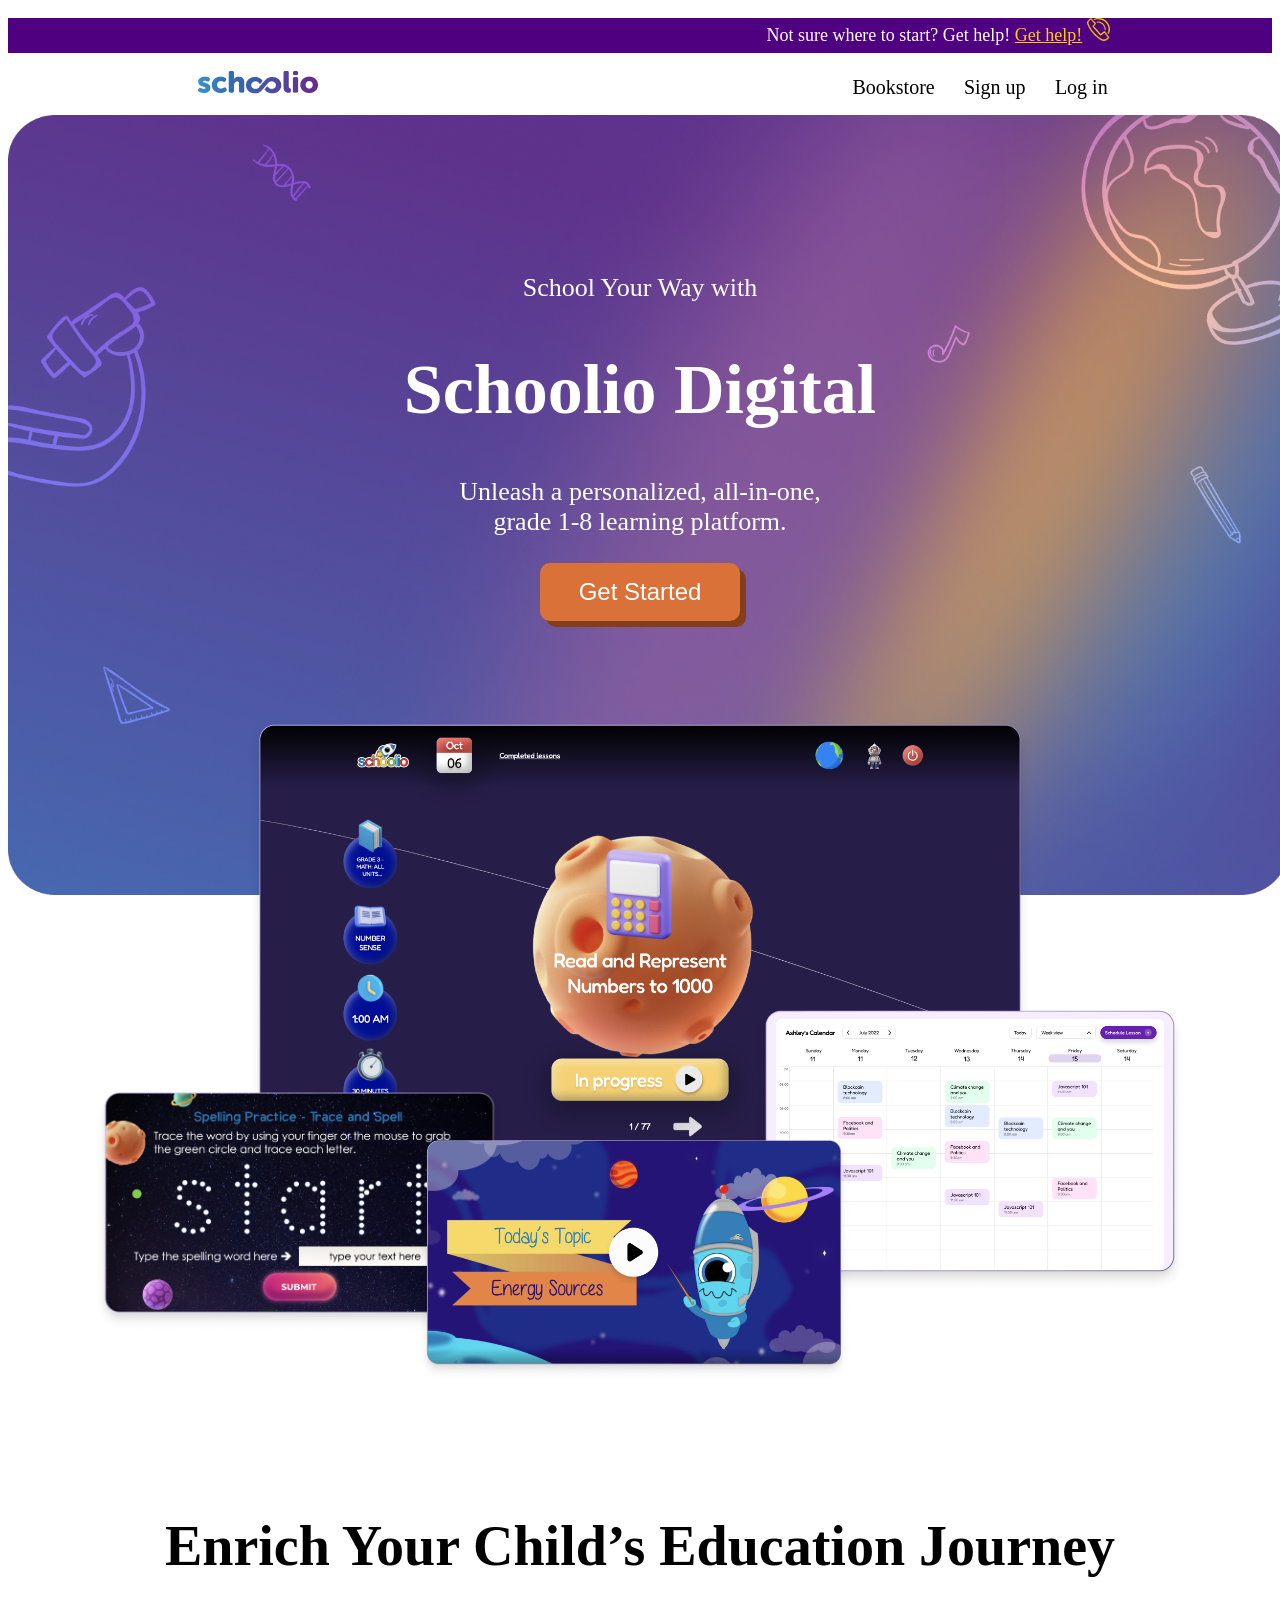
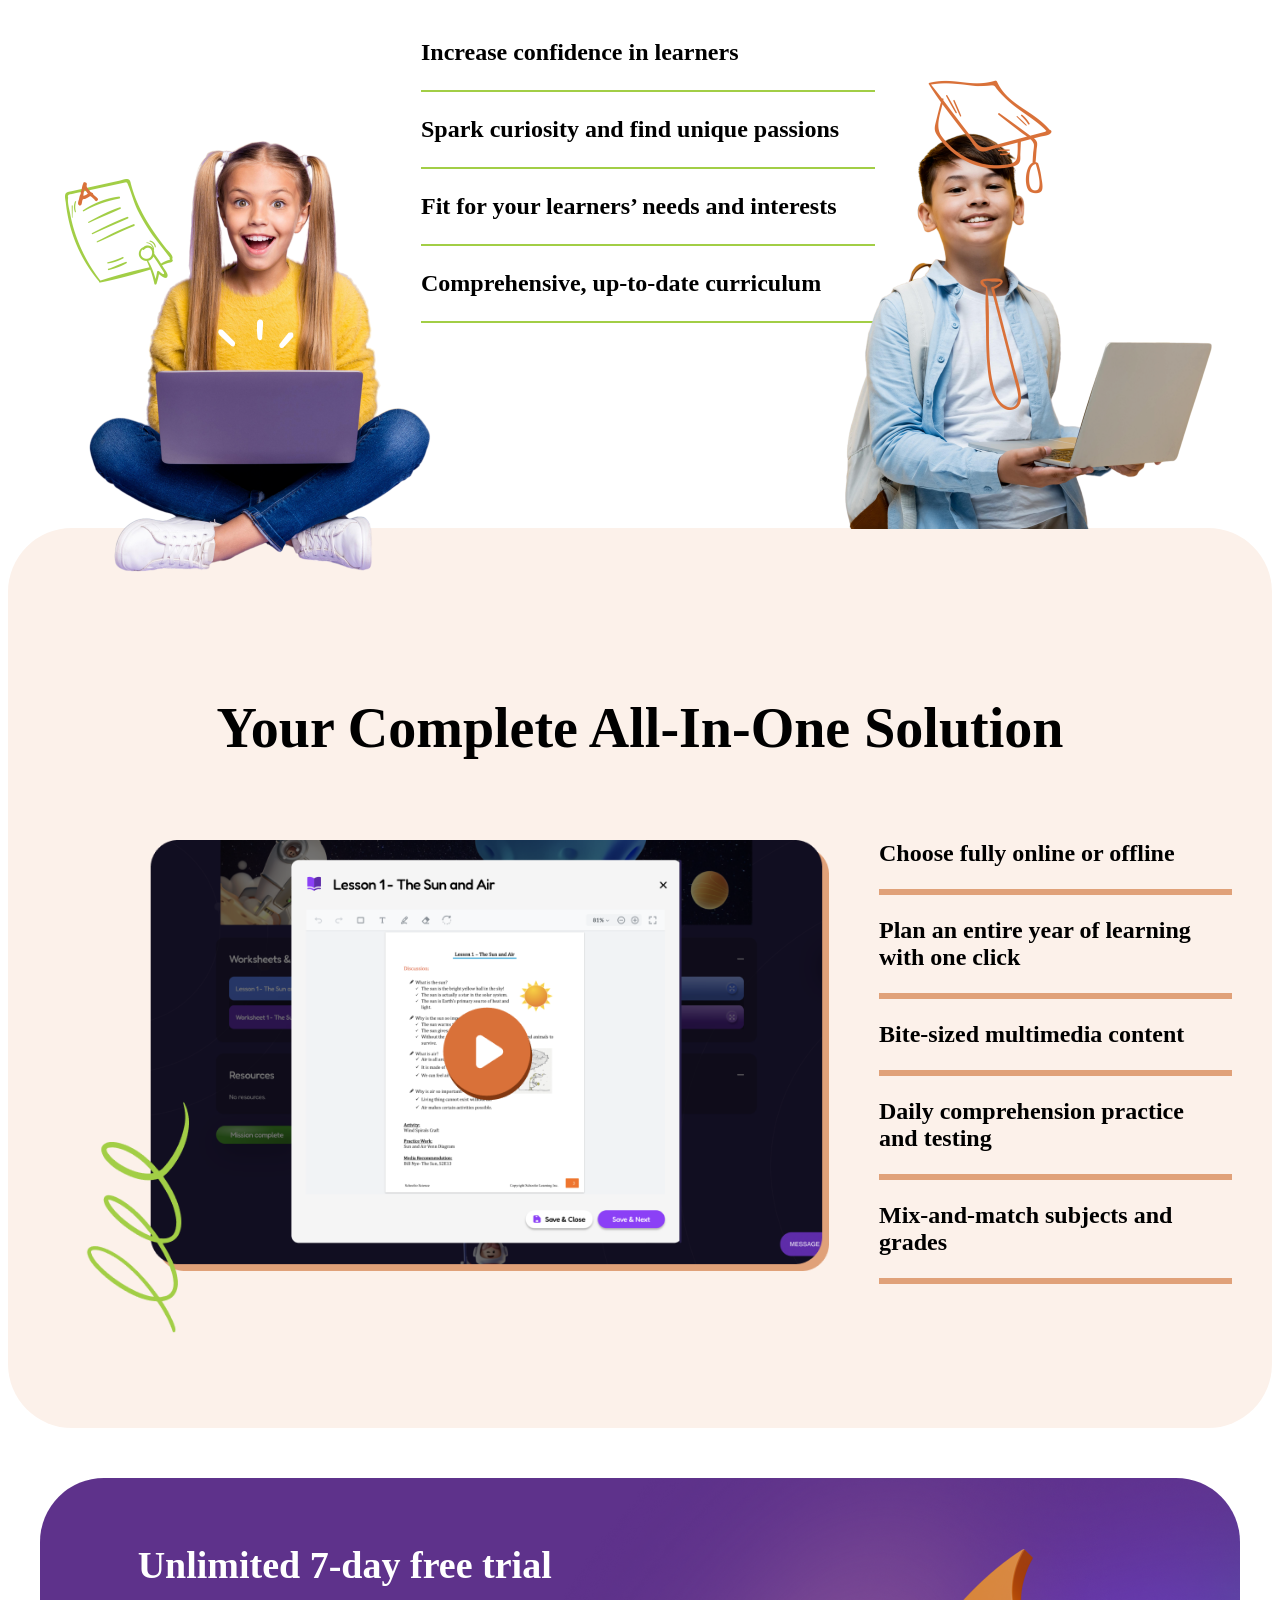
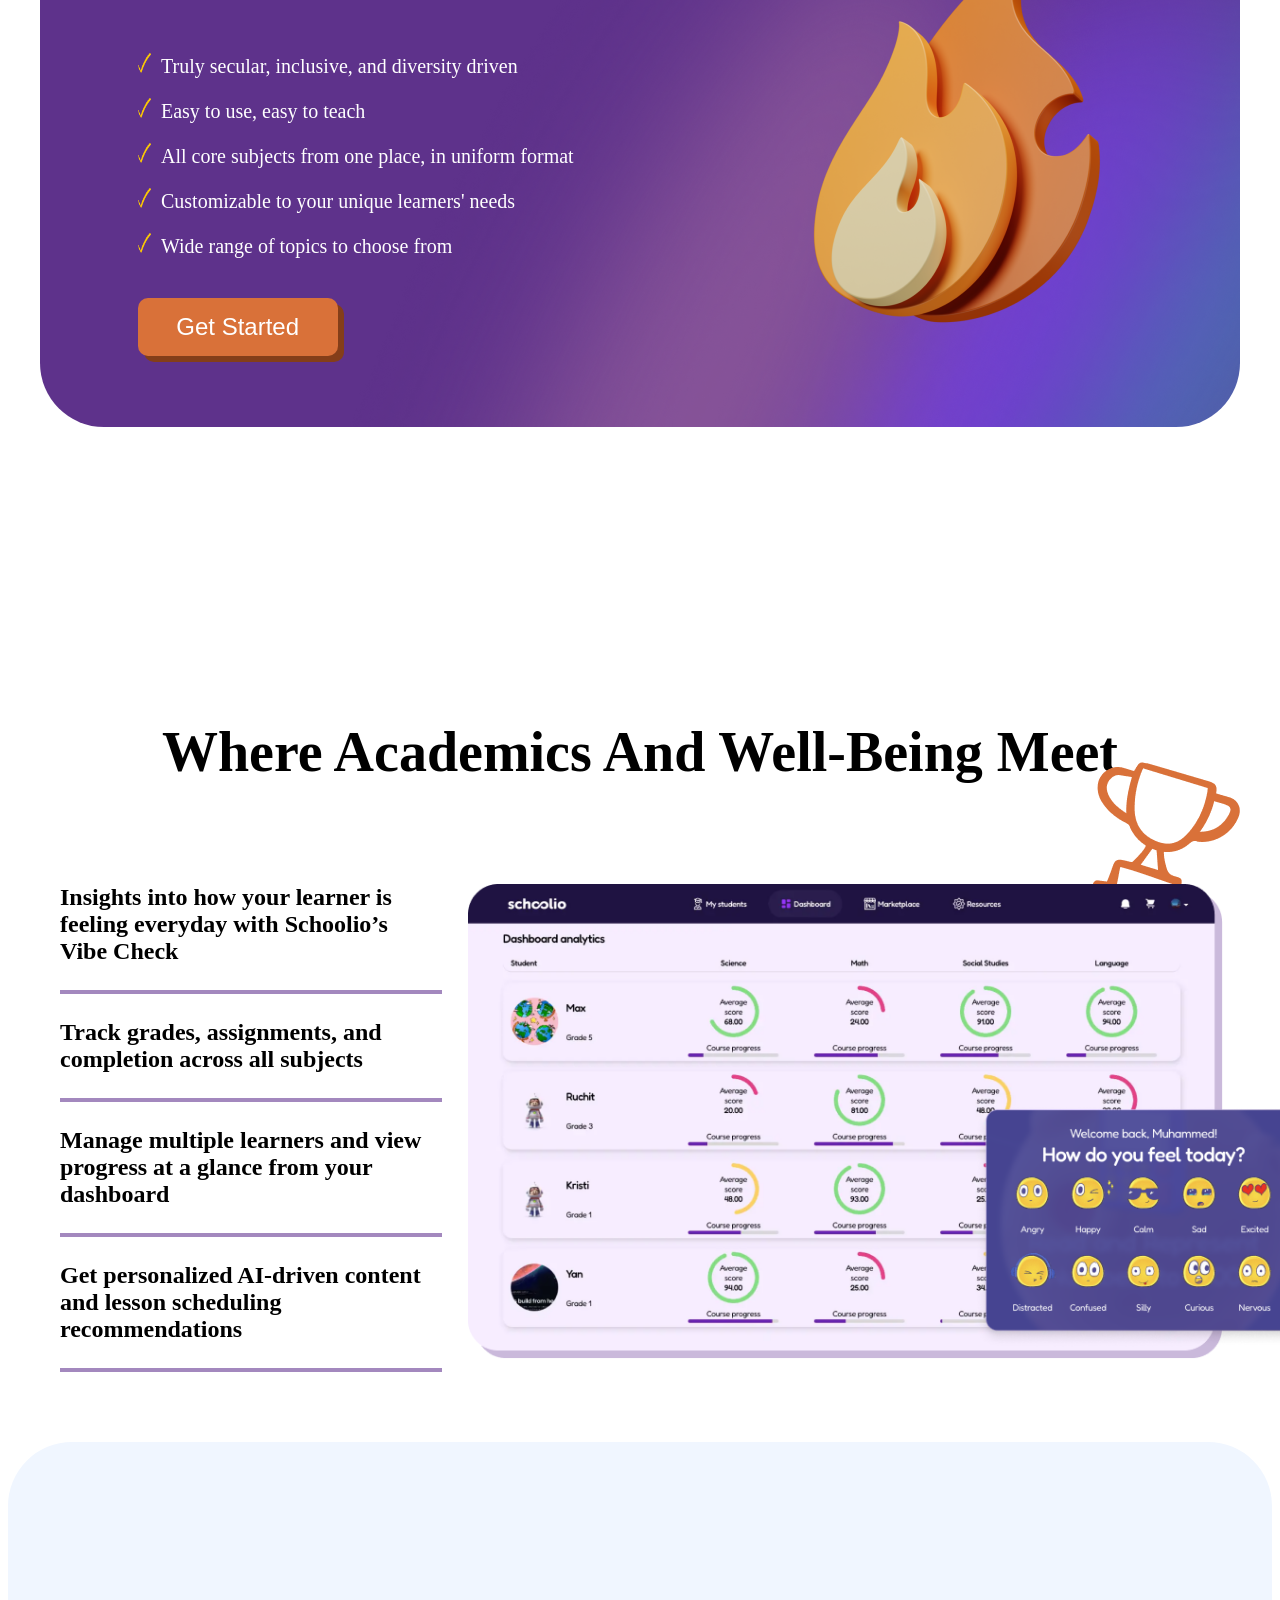
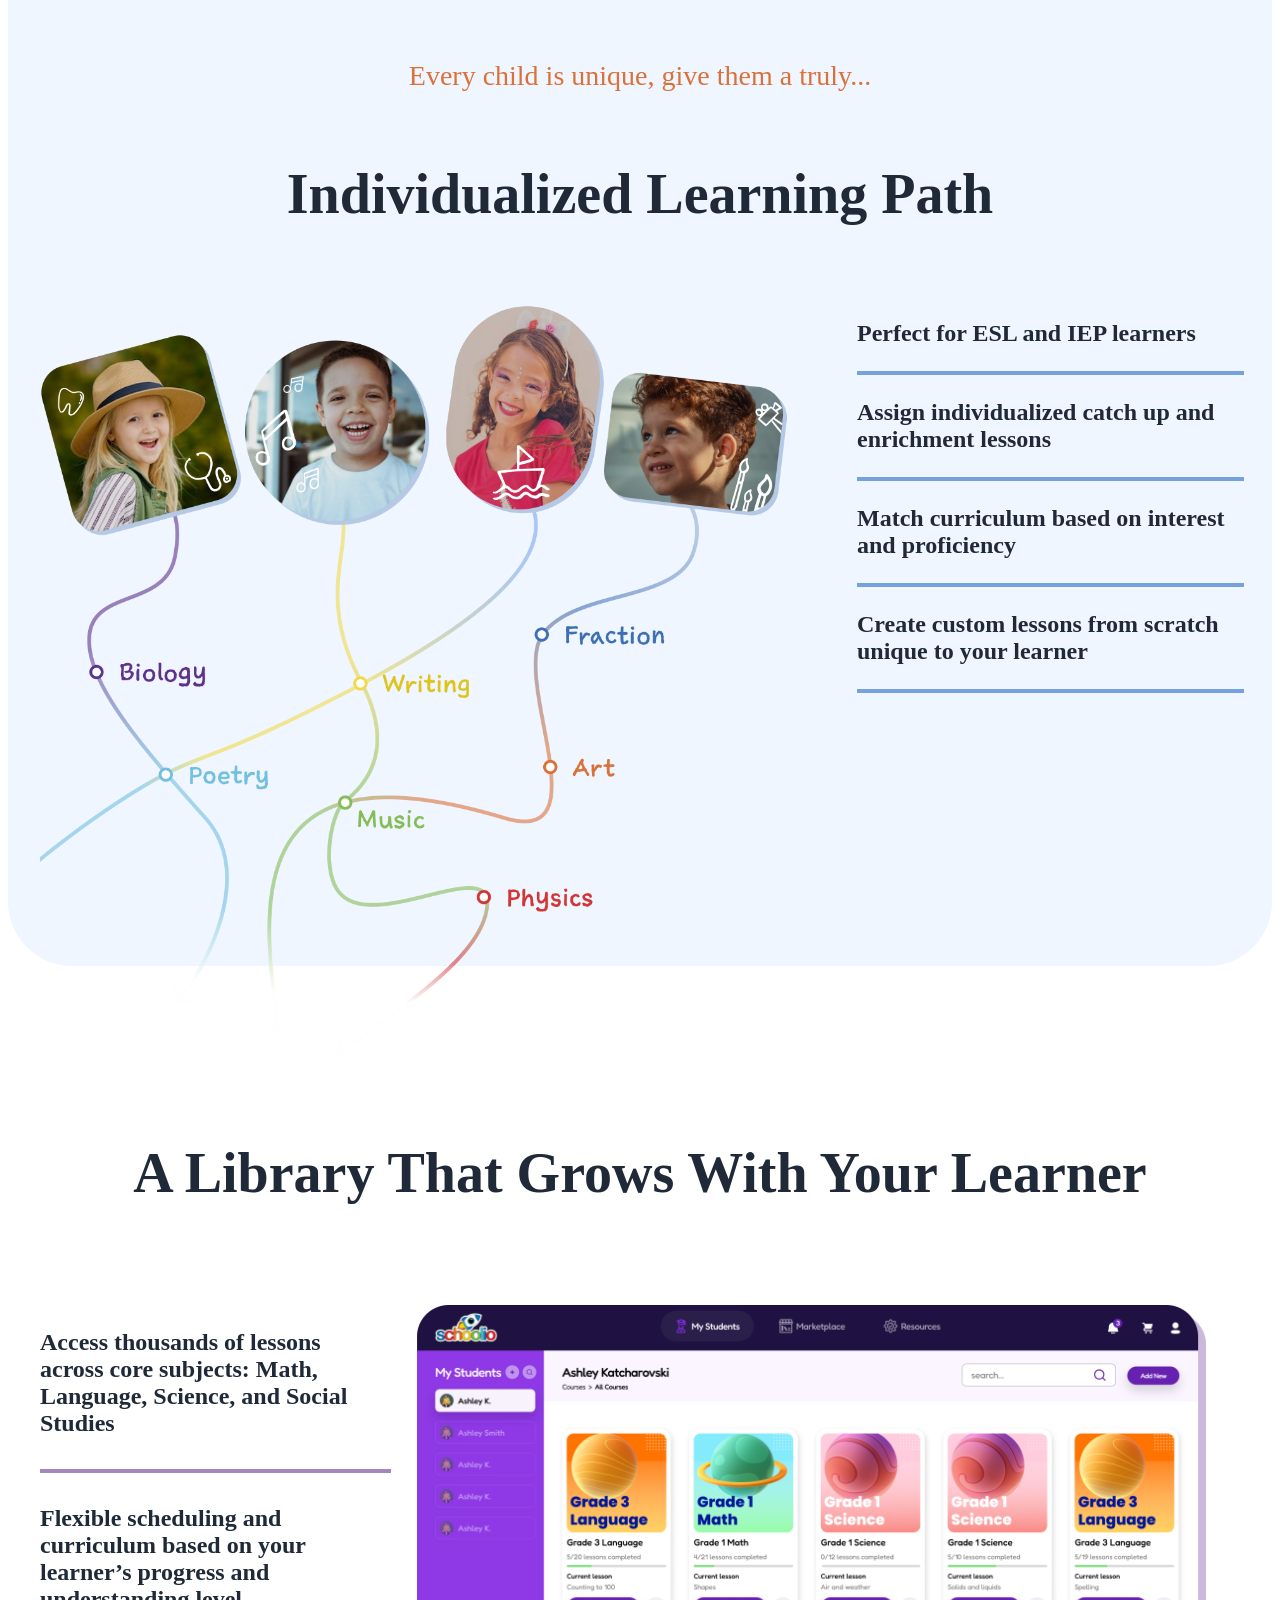
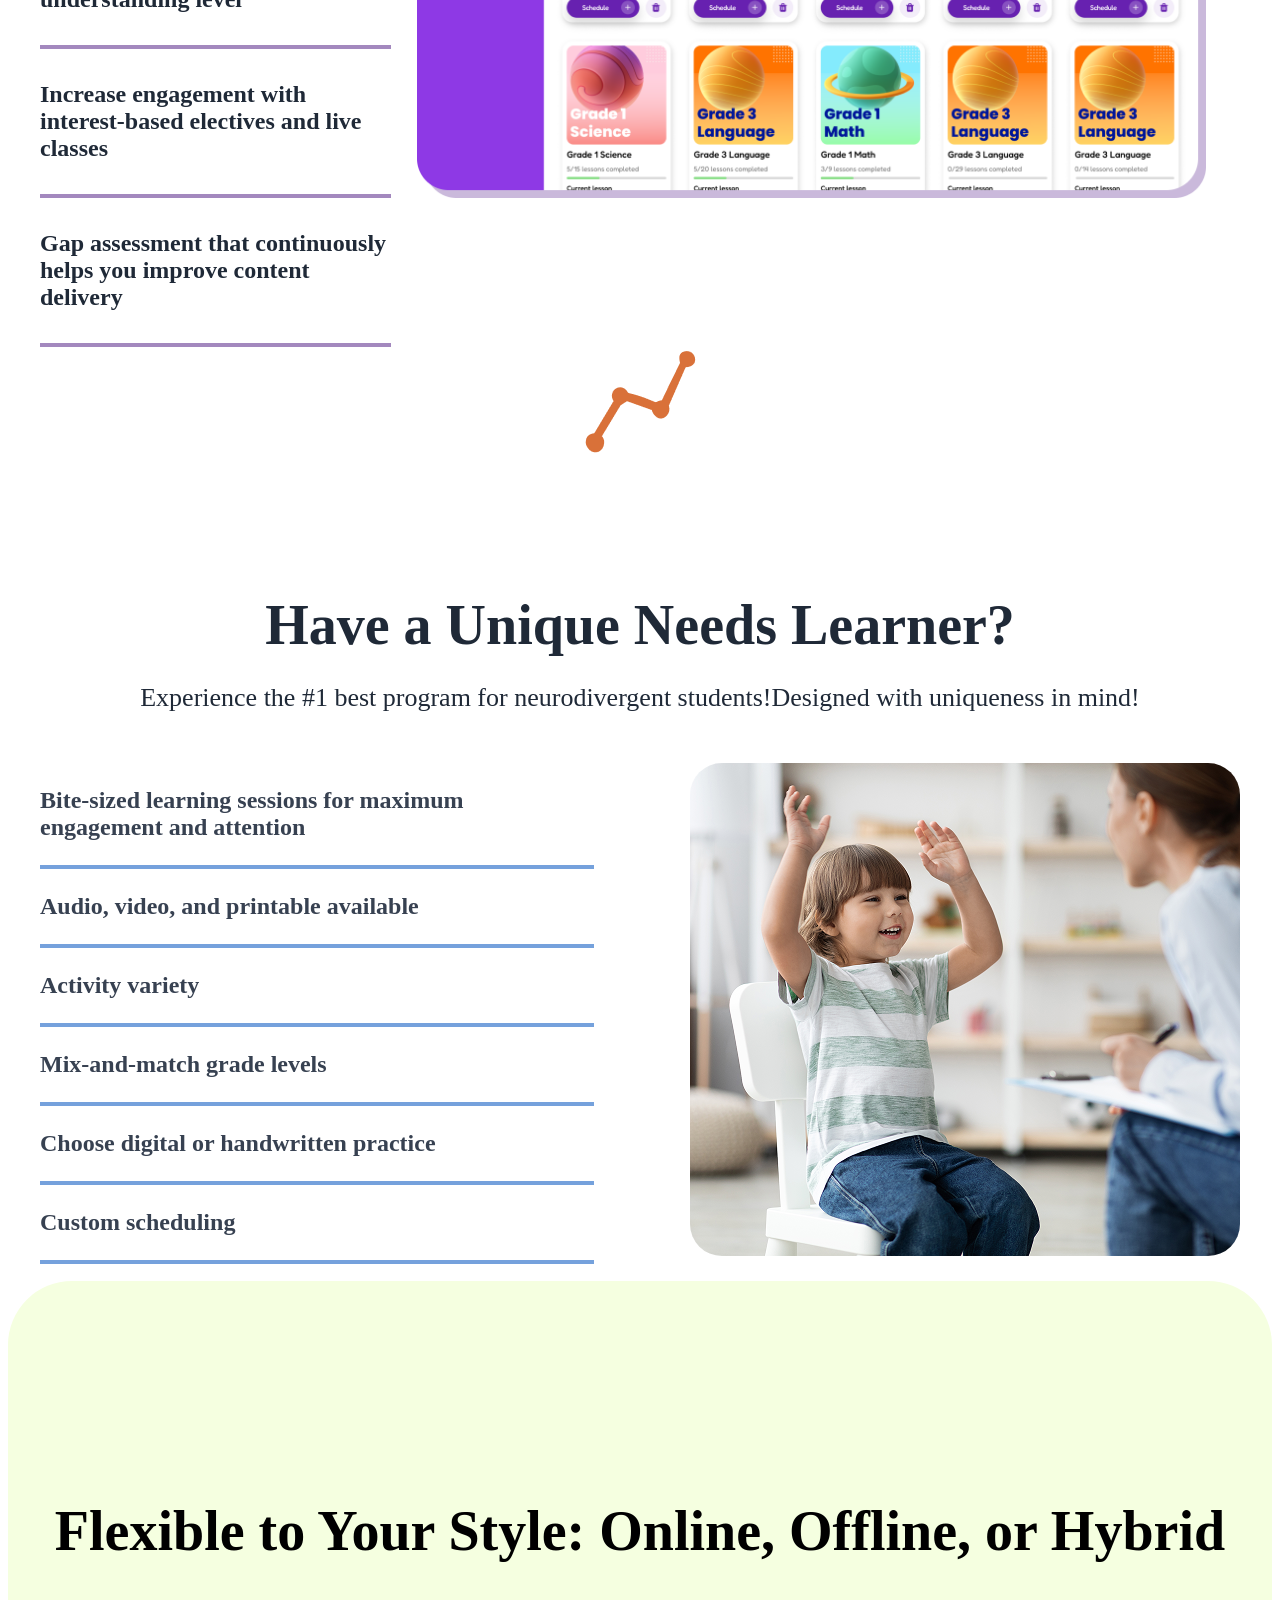
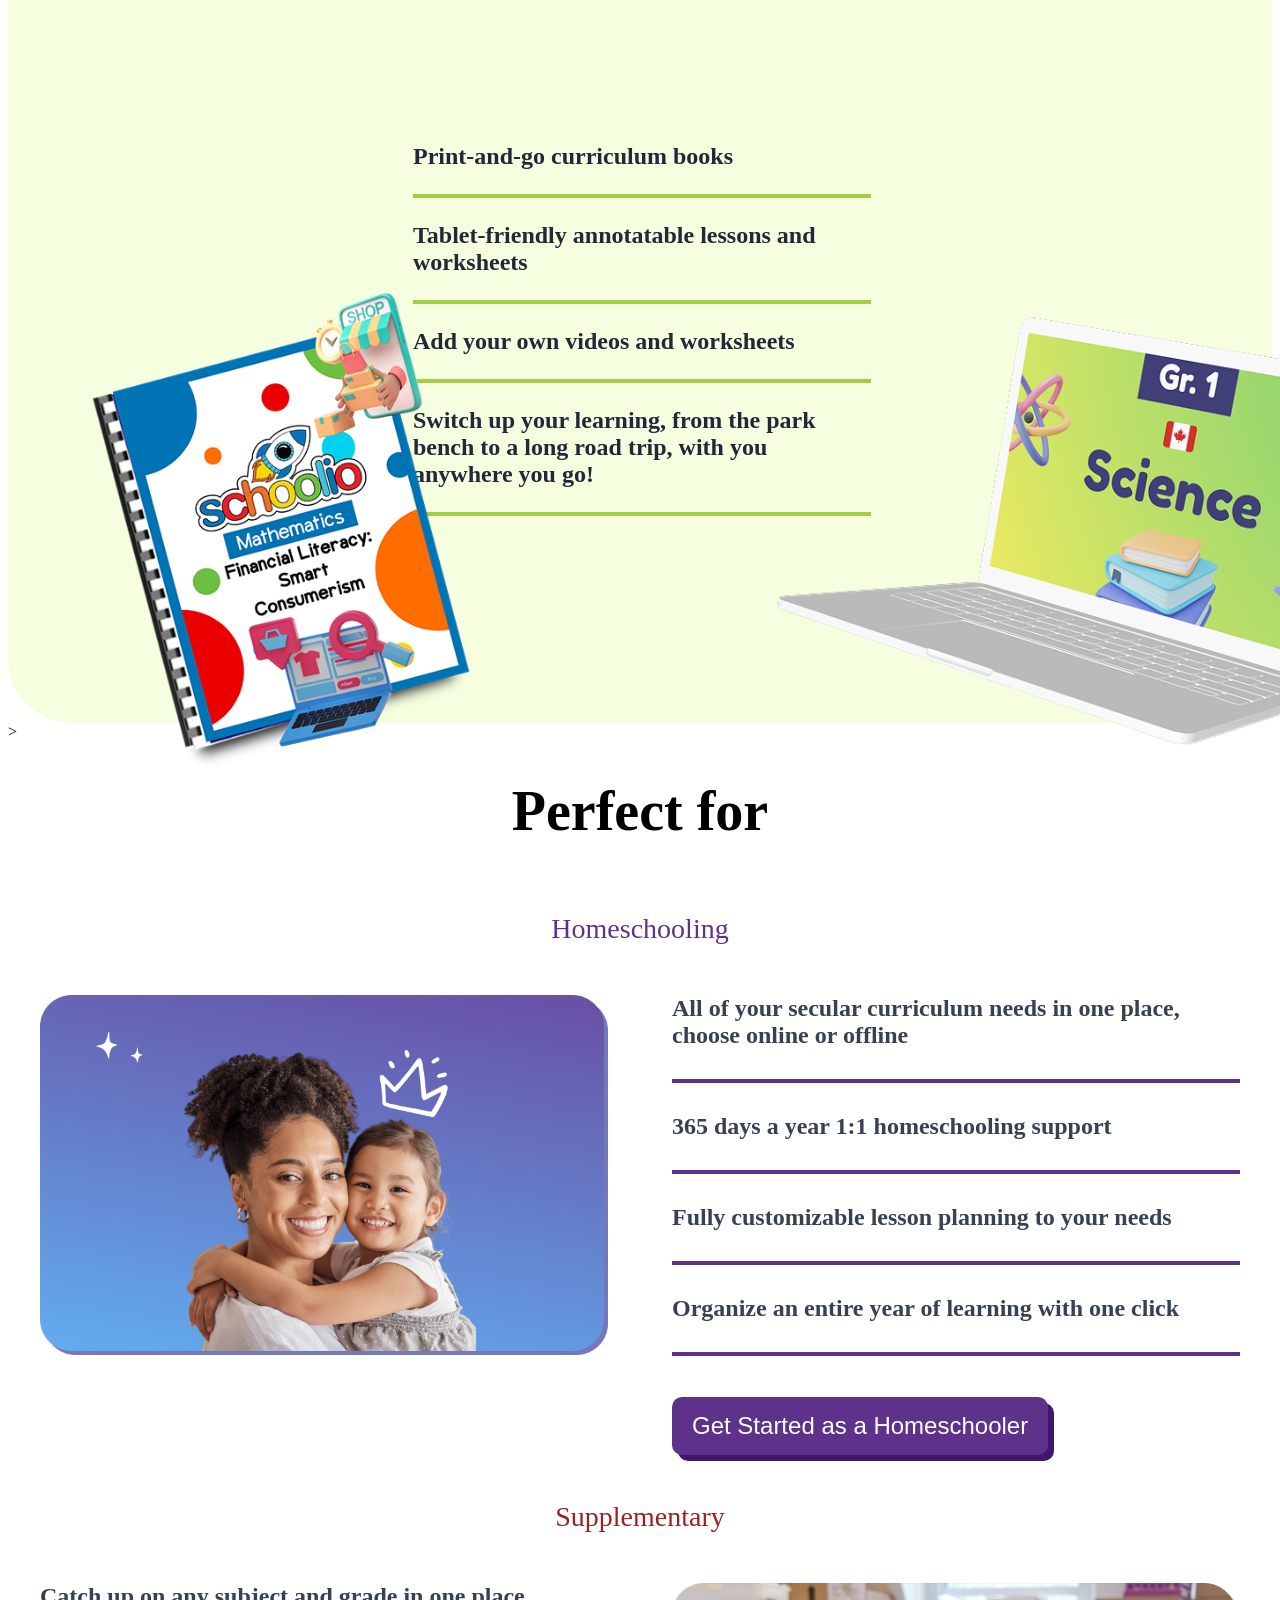
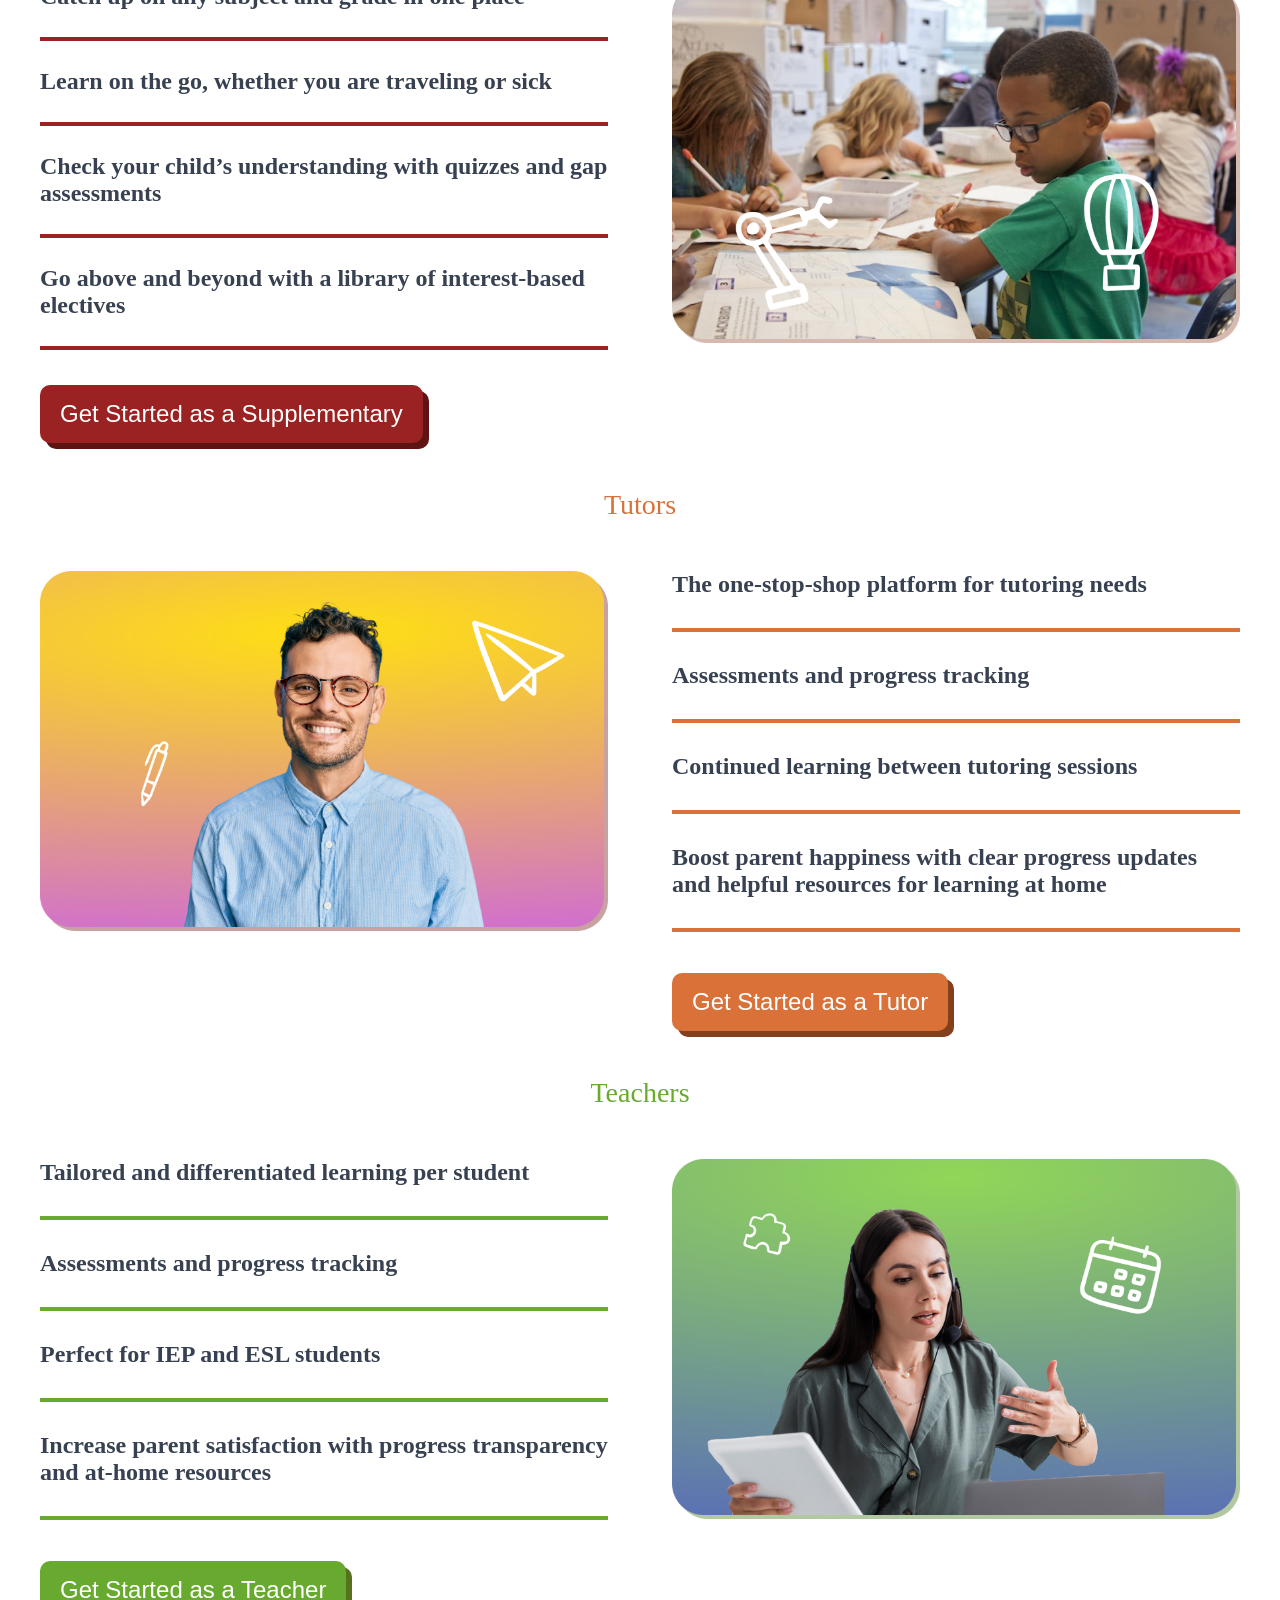
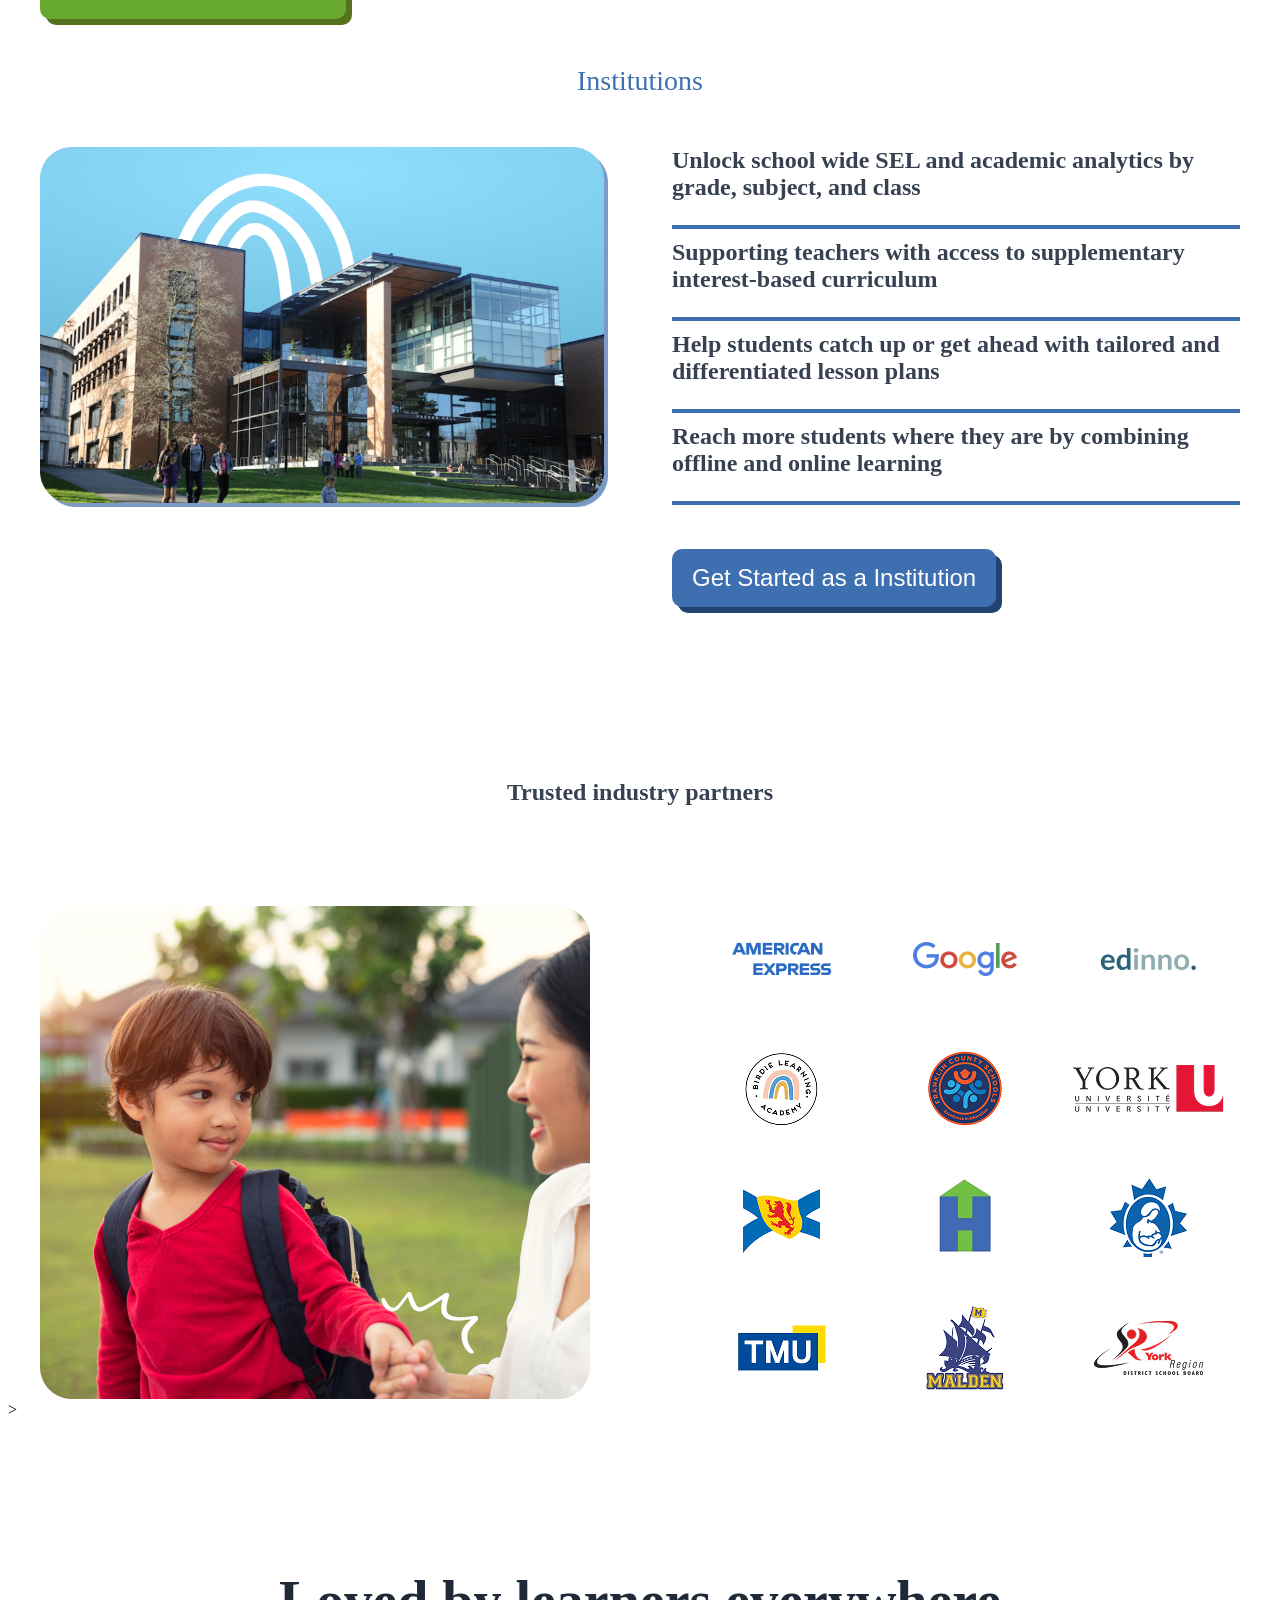
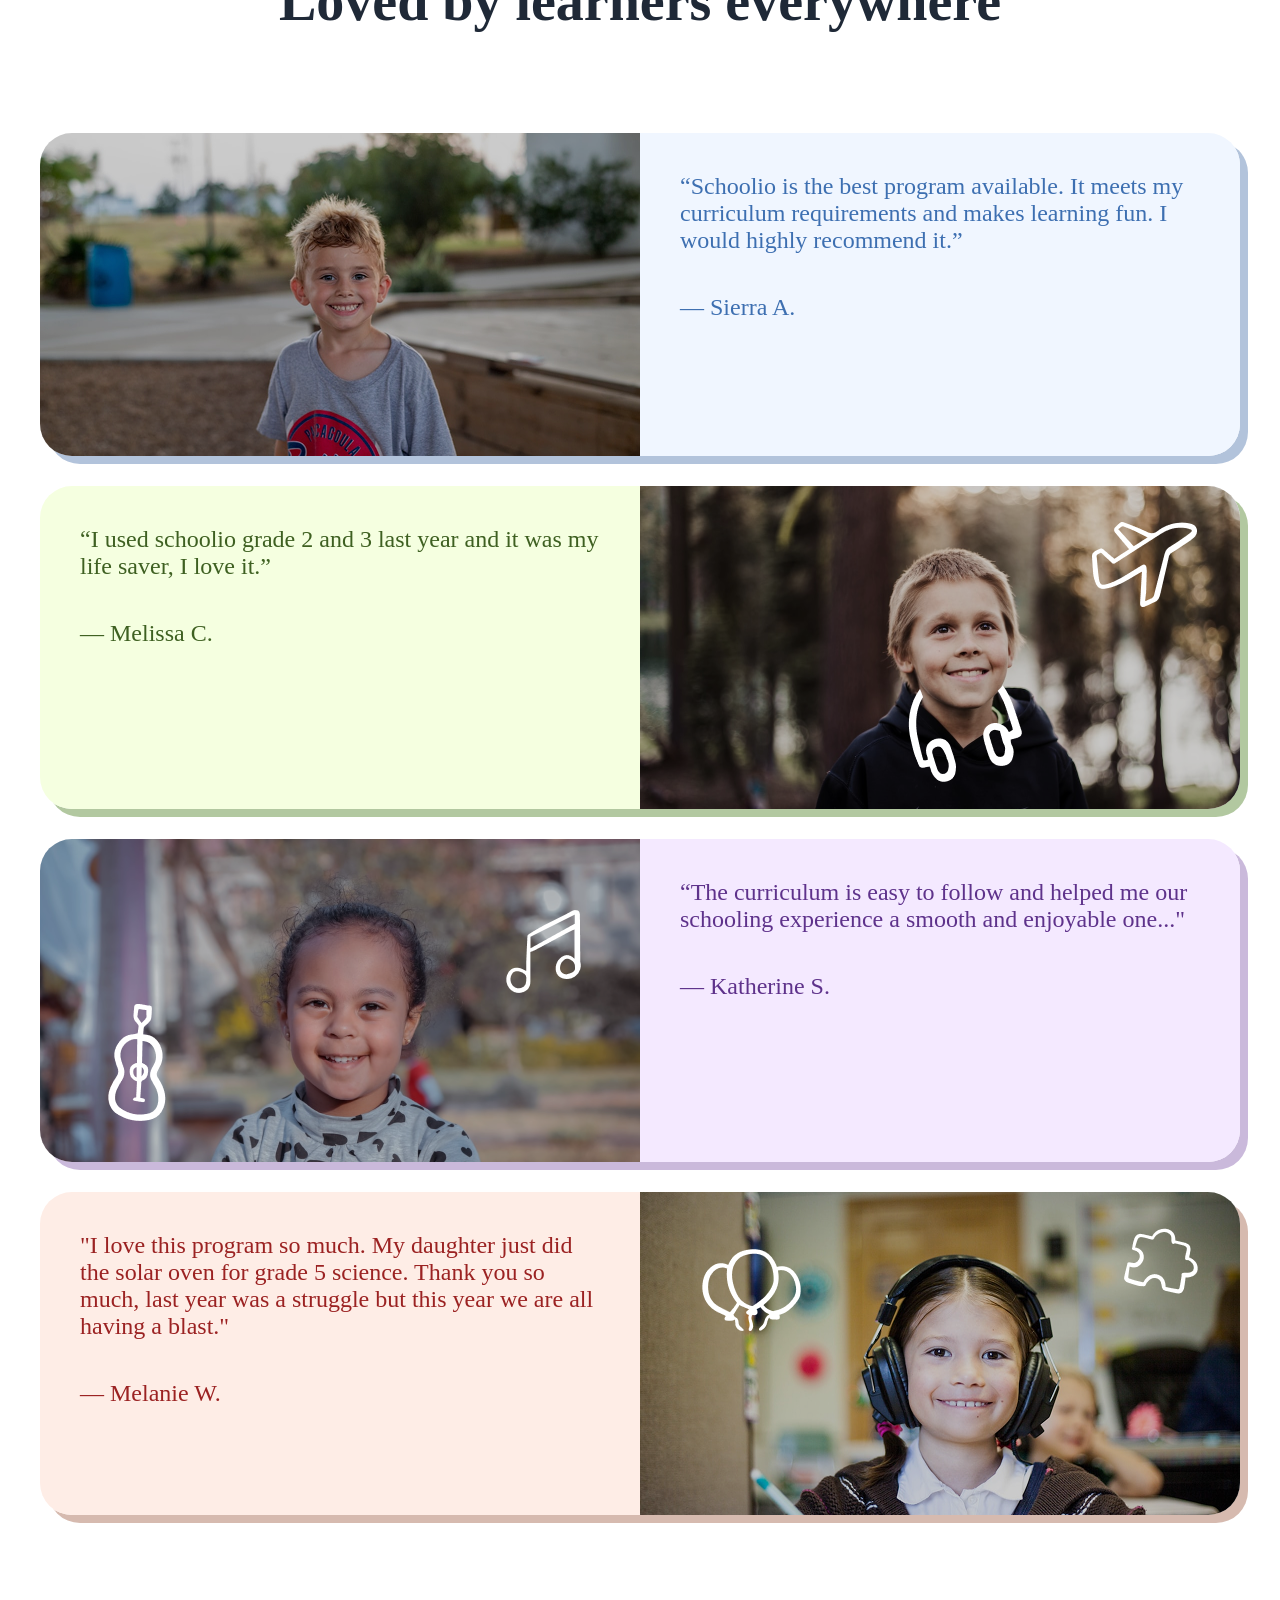
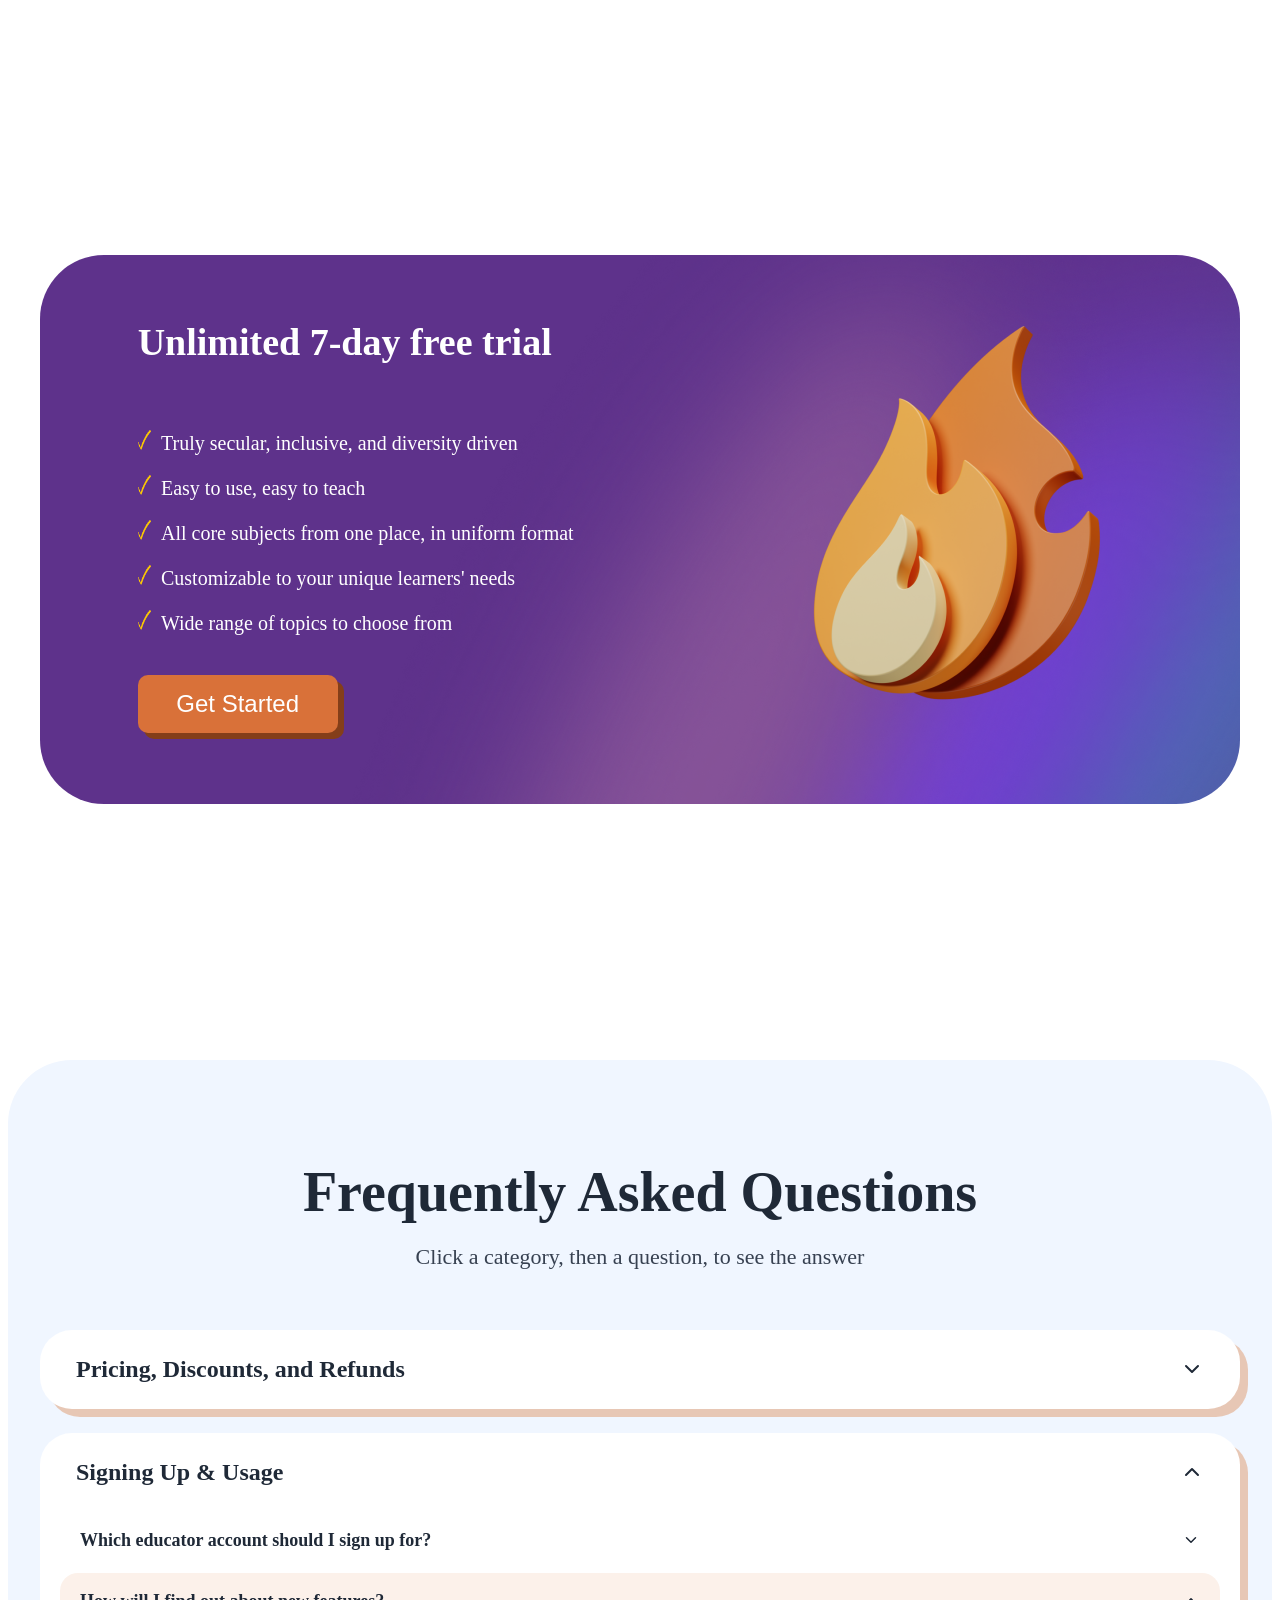
==== index.html @ c114bb81 "Add files via upload" ====
<!DOCTYPE html>
<html lang="en">

<head>
    <meta charset="UTF-8">
    <meta name="viewport" content="width=device-width, initial-scale=1.0">
    <title>Schoolio Digital</title>
    <link rel="stylesheet" href="style.css">
</head>

<body>
    <div class="up_menue_pc">
        <div class="up_menue_pc_pruple">
            <p class="up_menue_pc_p">
                Not sure where to start? Get help!
                <a class="up_menue_pc_a" href="1">Get help!</a>
                <img class="up_menue_pc_img" src="up_menue/call.png">
            </p>
        </div>
        <img class="up_menue_pc_img-2" src="up_menue/main.png">
        <a class="up_menue_pc_store" href="1">Bookstore</a>
        <a class="up_menue_pc_store" href="1">Sign up</a>
        <a class="up_menue_pc_store" href="1">Log in</a>
    </div>
    <div class="section-1">
        <img class="section-1_bg" src="section-1/bg.png">
        <p>‎</p>
        <div class="section-1_text">
            <p class="section-1_up_text">School Your Way with</p>
            <h1 class="section-1_h1">Schoolio Digital</h1>
            <p class="section-1_p">Unleash a personalized, all-in-one,<br> grade 1-8 learning platform.</p>
            <button class="button">Get Started</button>
        </div>
        <div class="section-1_images">
            <img class="section-1_img_bigger" src="section-1/img_bigger.png">
            <img class="section-1_img-1" src="section-1/img (1).png">
            <img class="section-1_img-2" src="section-1/img (2).png">
            <img class="section-1_img-3" src="section-1/img (3).png">
        </div>
    </div>
    <div class="section-2">
        <h1 class="section-2_h1" align="center">Enrich Your Child’s Education Journey</h1>
        <div align="center" class="section-2_text">
            <div align="center" class="section-2_text-2">
                <p class="section-2_p">Increase confidence in learners</p>
                <hr class="section-2_hr">
                <p class="section-2_p">Spark curiosity and find unique passions</p>
                <hr class="section-2_hr">
                <p class="section-2_p">Fit for your learners’ needs and interests</p>
                <hr class="section-2_hr">
                <p class="section-2_p">Comprehensive, up-to-date curriculum</p>
                <hr class="section-2_hr">
            </div>
            <img class="section-2_img-1" src="section-2/child-1.png">
            <img class="section-2_img-2" src="section-2/child-2.png">
        </div>
    </div>
    <div class="section-3">
        <p>‎</p>
        <h1 class="section-3_h1">Your Complete All-In-One Solution</h1>
        <div class="section-3_box">
            <div class="section-3_div_img">
                <img class="section-3_img" src="section-3/video.png">
            </div>
            <div class="section-3_text">
                <p class="section-3_p">Choose fully online or offline</p>
                <hr class="section-3_hr">
                <p class="section-3_p">Plan an entire year of learning with one click</p>
                <hr class="section-3_hr">
                <p class="section-3_p">Bite-sized multimedia content</p>
                <hr class="section-3_hr">
                <p class="section-3_p">Daily comprehension practice and testing</p>
                <hr class="section-3_hr">
                <p class="section-3_p">Mix-and-match subjects and grades</p>
                <hr class="section-3_hr">
            </div>
        </div>
    </div>
    <p>‎</p>
    <div align="center" class="section-buy">
        <div align="left" class="section-buy_bg">
            <div class="section-buy_blocks">
                <p>‎</p>
                <div class="section-buy_padding">
                    <h1 class="section-buy_h1">Unlimited 7-day free trial</h1>
                    <div class="section-buy_textbox">
                        <p class="section-buy_text"><img class="section-buy_mark" src="section-buy/mark.png">Truly secular, inclusive, and diversity driven</p>
                        <p class="section-buy_text"><img class="section-buy_mark" src="section-buy/mark.png">Easy to use, easy to teach</p>
                        <p class="section-buy_text"><img class="section-buy_mark" src="section-buy/mark.png">All core subjects from one place, in uniform format</p>
                        <p class="section-buy_text"><img class="section-buy_mark" src="section-buy/mark.png">Customizable to your unique learners' needs</p>
                        <p class="section-buy_text"><img class="section-buy_mark" src="section-buy/mark.png">Wide range of topics to choose from</p>
                    </div>
                    <button class="button">Get Started</button>
                </div>
                <div class="section-buy_image">
                    <img class="section-buy_image" src="section-buy/fire.png">
                </div>
            </div>
        </div>
    </div>
    <div align="center" class="section-5">
        <div align="left"><img class="section-5_cup" src="section-5/cup.png"></div>
        <h1 class="section-5_h1">Where Academics And Well-Being Meet</h1>
        <div align="left" class="section-5_divs">
            <div class="section-5_text">
                <p class="section-5_p">Insights into how your learner is feeling everyday with Schoolio’s Vibe Check</p>
                <hr class="section-5_hr">
                <p class="section-5_p">Track grades, assignments, and completion across all subjects</p>
                <hr class="section-5_hr">
                <p class="section-5_p">Manage multiple learners and view progress at a glance from your dashboard</p>
                <hr class="section-5_hr">
                <p class="section-5_p">Get personalized AI-driven content and lesson scheduling recommendations</p>
                <hr class="section-5_hr">
            </div>
            <div class="section-5_image">
                <img src="section-5/image_1.png">
            </div>
        </div>
    </div>
    <div align="center" class="section-6">
        <p>‎</p>
        <p class="section-6_p-small">Every child is unique, give them a truly...</p>
        <h1 class="section-6_h1">Individualized Learning Path</h1>
        <div align="right" class="section-6_text">
            <div align="left" class="section-6_image"><img class="section-6_image" src="section-6/illustration.png"></div>
            <div class="section-6_text-box" align="left">
                <p class="section-6_p">Perfect for ESL and IEP learners</p>
                <hr class="section-6_hr">
                <p class="section-6_p">Assign individualized catch up and enrichment lessons</p>
                <hr class="section-6_hr">
                <p class="section-6_p">Match curriculum based on interest and proficiency</p>
                <hr class="section-6_hr">
                <p class="section-6_p">Create custom lessons from scratch unique to your learner</p>
                <hr class="section-6_hr">
            </div>
        </div>
    </div>
    <div align="center" class="section-7">
        <h1 class="section-7_h1">A Library That Grows With Your Learner</h1>
        <div align="center" class="section-7_main">
            <div align="left" class="section-7_text">
                <p class="section-7_p">Access thousands of lessons across core subjects: Math, Language, Science, and Social Studies</p>
                <hr class="section-7_hr">
                <p class="section-7_p">Flexible scheduling and curriculum based on your learner’s progress and understanding level</p>
                <hr class="section-7_hr">
                <p class="section-7_p">Increase engagement with interest-based electives and live classes</p>
                <hr class="section-7_hr">
                <p class="section-7_p">Gap assessment that continuously helps you improve content delivery</p>
                <hr class="section-7_hr">
            </div>
            <div class="section-7_images">
                <img class="section-7_image" src="section-7/image.png">
            </div>
        </div>
        <div align="center"><img class="section-7_mark" src="section-7/mark.png"></div>
    </div>
    <div align="center" class="section-8">
        <p>‎</p>
        <h1 class="section-8_h1">Have a Unique Needs Learner?</h1>
        <p class="section-8_small-p">Experience the #1 best program for neurodivergent students!Designed with uniqueness in mind!</p>
        <div class="section-8_main">
            <div align="left" class="section-8_text">
                <p class="section-8_p">Bite-sized learning sessions for maximum engagement and attention</p>
                <hr class="section-8_hr">
                <p class="section-8_p">Audio, video, and printable available</p>
                <hr class="section-8_hr">
                <p class="section-8_p">Activity variety</p>
                <hr class="section-8_hr">
                <p class="section-8_p">Mix-and-match grade levels</p>
                <hr class="section-8_hr">
                <p class="section-8_p">Choose digital or handwritten practice</p>
                <hr class="section-8_hr">
                <p class="section-8_p">Custom scheduling</p>
                <hr class="section-8_hr">
            </div>
            <div class="section-8_images">
                <img class="section-8_image" src="section-8/image.png">
            </div>
        </div>
    </div>
    <div align="center" class="section-9">
        <p>‎</p>
        <h1 class="section-9_h1">Flexible to Your Style: Online, Offline, or Hybrid</h1>
        <div class="section-9_box">
            <div class="section-9_text">
                <div align="left" class="section-9_textbox">
                    <p class="section-9_p">Print-and-go curriculum books</p>
                    <hr class="section-9_hr">
                    <p class="section-9_p">Tablet-friendly annotatable lessons and worksheets</p>
                    <hr class="section-9_hr">
                    <p class="section-9_p">Add your own videos and worksheets</p>
                    <hr class="section-9_hr">
                    <p class="section-9_p">Switch up your learning, from the park bench to a long road trip, with you anywhere you go!</p>
                    <hr class="section-9_hr">
                </div>
            </div>
            <div class="section-9_images">
                <img class="section-9_image-1" src="section-9/book.png">
                <img class="section-9_image-2" src="section-9/laptop.png">
            </div>
        </div>
    </div>


    <!------------------------------------------------------------------------------------>>


    <div align="center" class="section-10">
        <div align="left" class="section-10_main">
            <h1 class="section-10_h1">Perfect for</h1>

            <h1 class="section-10_block-number_1_h1">Homeschooling</h1>
            <div class="section-10_block-1">
                <div class="section-10_block-1_image">
                    <img class="section-10_block-1_image-1" src="section-10/image_1.png">
                </div>
                <div class="section-10_block-1_textbox">
                    <div class="section-10_block-1_text">
                        <p class="section-10_block-1_p">All of your secular curriculum needs in one place, choose online or offline</p>
                        <hr class="section-10_block-number_1_hr">
                        <p class="section-10_block-1_p">365 days a year 1:1 homeschooling support</p>
                        <hr class="section-10_block-number_1_hr">
                        <p class="section-10_block-1_p">Fully customizable lesson planning to your needs</p>
                        <hr class="section-10_block-number_1_hr">
                        <p class="section-10_block-1_p">Organize an entire year of learning with one click</p>
                        <hr class="section-10_block-number_1_hr">
                    </div>
                    <button class="section-10_block-number_1_button">Get Started as a Homeschooler</button>
                </div>
            </div>

            <h1 class="section-10_block-number_2_h1">Supplementary</h1>
            <div class="section-10_block-2">
                <div class="section-10_block-2_textbox">
                    <div class="section-10_block-2_text">
                        <p class="section-10_block-2_p">Catch up on any subject and grade in one place</p>
                        <hr class="section-10_block-number_2_hr">
                        <p class="section-10_block-2_p">Learn on the go, whether you are traveling or sick</p>
                        <hr class="section-10_block-number_2_hr">
                        <p class="section-10_block-2_p">Check your child’s understanding with quizzes and gap assessments</p>
                        <hr class="section-10_block-number_2_hr">
                        <p class="section-10_block-2_p">Go above and beyond with a library of interest-based electives</p>
                        <hr class="section-10_block-number_2_hr">
                    </div>
                    <button class="section-10_block-number_2_button">Get Started as a Supplementary</button>
                </div>
                <div class="section-10_block-2_image">
                    <img class="section-10_block-2_image-1" src="section-10/image_2.png">
                </div>
            </div>

            <h1 class="section-10_block-number_3_h1">Tutors</h1>
            <div class="section-10_block-1">
                <div class="section-10_block-1_image">
                    <img class="section-10_block-1_image-1" src="section-10/image_3.png">
                </div>
                <div class="section-10_block-1_textbox">
                    <div class="section-10_block-1_text">
                        <p class="section-10_block-1_p">The one-stop-shop platform for tutoring needs</p>
                        <hr class="section-10_block-number_3_hr">
                        <p class="section-10_block-1_p">Assessments and progress tracking</p>
                        <hr class="section-10_block-number_3_hr">
                        <p class="section-10_block-1_p">Continued learning between tutoring sessions</p>
                        <hr class="section-10_block-number_3_hr">
                        <p class="section-10_block-1_p">Boost parent happiness with clear progress updates and helpful resources for learning at home</p>
                        <hr class="section-10_block-number_3_hr">
                    </div>
                    <button class="section-10_block-number_3_button">Get Started as a Tutor</button>
                </div>
            </div>

            <h1 class="section-10_block-number_4_h1">Teachers</h1>
            <div class="section-10_block-2">
                <div class="section-10_block-2_textbox">
                    <div class="section-10_block-2_text">
                        <p class="section-10_block-2_p">Tailored and differentiated learning per student</p>
                        <hr class="section-10_block-number_4_hr">
                        <p class="section-10_block-2_p">Assessments and progress tracking</p>
                        <hr class="section-10_block-number_4_hr">
                        <p class="section-10_block-2_p">Perfect for IEP and ESL students</p>
                        <hr class="section-10_block-number_4_hr">
                        <p class="section-10_block-2_p">Increase parent satisfaction with progress transparency and at-home resources</p>
                        <hr class="section-10_block-number_4_hr">
                    </div>
                    <button class="section-10_block-number_4_button">Get Started as a Teacher</button>
                </div>
                <div class="section-10_block-2_image">
                    <img class="section-10_block-2_image-1" src="section-10/image_4.png">
                </div>
            </div>

            <h1 class="section-10_block-number_5_h1">Institutions</h1>
            <div class="section-10_block-1">
                <div class="section-10_block-1_image">
                    <img class="section-10_block-1_image-1" src="section-10/image_5.png">
                </div>
                <div class="section-10_block-1_textbox">
                    <div class="section-10_block-1_text">
                        <p class="section-10_block-1_p">Unlock school wide SEL and academic analytics by grade, subject, and class</p>
                        <hr class="section-10_block-number_5_hr">
                        <p class="section-10_block-1_p">Supporting teachers with access to supplementary interest-based curriculum</p>
                        <hr class="section-10_block-number_5_hr">
                        <p class="section-10_block-1_p">Help students catch up or get ahead with tailored and differentiated lesson plans</p>
                        <hr class="section-10_block-number_5_hr">
                        <p class="section-10_block-1_p">Reach more students where they are by combining offline and online learning</p>
                        <hr class="section-10_block-number_5_hr">
                    </div>
                    <button class="section-10_block-number_5_button">Get Started as a Institution</button>
                </div>
            </div>
        </div>
    </div>
    <div align="center" class="section-11">
        <h1 class="section-11_h1">Trusted industry partners</h1>
        <div class="section-11_main">
            <div class="section-11_images"><img class="section-11_image" src="section-11/image_1.png"></div>
            <div class="section-11_images"><img class="section-11_image" src="section-11/image_2.png"></div>
        </div>
    </div>

    <!------------------------------------------------------------------------------------>>

    <div align="center" class="section-12">
        <h1 class="section-12_h1">Loved by learners everywhere</h1>
        <div align="left" class="section-12_main">
            <div class="section-12_block-number_1">
                <div class="section-12_block-1_image">
                    <img class="section-12_image-1" src="section-12/image_1.png">
                </div>
                <div class="section-12_block-number_1_textbox">
                    <p class="section-12_text-1">“Schoolio is the best program available. It meets my curriculum requirements and makes learning fun. I would highly recommend it.”</p>
                    <p class="section-12_text-1">— Sierra A.</p>
                </div>
            </div>
            <div class="section-12_block-number_2">
                <div class="section-12_block-number_2_textbox">
                    <p class="section-12_text-2">“I used schoolio grade 2 and 3 last year and it was my life saver, I love it.”</p>
                    <p class="section-12_text-2">— Melissa C.</p>
                </div>
                <div class="section-12_block-2_image">
                    <img class="section-12_image-2" src="section-12/image_2.png">
                </div>
            </div>
            <div class="section-12_block-number_3">
                <div class="section-12_block-1_image">
                    <img class="section-12_image-1" src="section-12/image_3.png">
                </div>
                <div class="section-12_block-number_3_textbox">
                    <p class="section-12_text-3">“The curriculum is easy to follow and helped me our schooling experience a smooth and enjoyable one..." </p>
                    <p class="section-12_text-3">— Katherine S.</p>
                </div>
            </div>
            <div class="section-12_block-number_4">
                <div class="section-12_block-number_4_textbox">
                    <p class="section-12_text-4">"I love this program so much. My daughter just did the solar oven for grade 5 science. Thank you so much, last year was a struggle but this year we are all having a blast." </p>
                    <p class="section-12_text-4">— Melanie W.</p>
                </div>
                <div class="section-12_block-2_image">
                    <img class="section-12_image-2" src="section-12/image_4.png">
                </div>
            </div>
        </div>
    </div>
    <p>‎</p>
    <div align="center" class="section-buy">
        <div align="left" class="section-buy_bg">
            <div class="section-buy_blocks">
                <p>‎</p>
                <div class="section-buy_padding">
                    <h1 class="section-buy_h1">Unlimited 7-day free trial</h1>
                    <div class="section-buy_textbox">
                        <p class="section-buy_text"><img class="section-buy_mark" src="section-buy/mark.png">Truly secular, inclusive, and diversity driven</p>
                        <p class="section-buy_text"><img class="section-buy_mark" src="section-buy/mark.png">Easy to use, easy to teach</p>
                        <p class="section-buy_text"><img class="section-buy_mark" src="section-buy/mark.png">All core subjects from one place, in uniform format</p>
                        <p class="section-buy_text"><img class="section-buy_mark" src="section-buy/mark.png">Customizable to your unique learners' needs</p>
                        <p class="section-buy_text"><img class="section-buy_mark" src="section-buy/mark.png">Wide range of topics to choose from</p>
                    </div>
                    <button class="button">Get Started</button>
                </div>
                <div class="section-buy_image">
                    <img class="section-buy_image" src="section-buy/fire.png">
                </div>
            </div>
        </div>
    </div>
    <div align="center" class="section-14">
        <h1 class="section-14_h1">Frequently Asked Questions</h1>
        <p class="section-14_subtitle">Click a category, then a question, to see the answer</p>
        <div align="left" class="section-14_main" id="section-14_accordion"></div>
    </div>

    <script>
        (function() {
            // Any text below can be edited freely — only the data structure matters for it to work.
            var SECTION14_DATA = [{
                title: "Pricing, Discounts, and Refunds",
                items: [{
                    q: "What pricing plans are available?",
                    a: "Schoolio offers flexible plans for individual families, tutors, and schools. Visit the pricing page or contact our team to find the plan that fits your learners."
                }, {
                    q: "Are there discounts for multiple learners or siblings?",
                    a: "Yes — families enrolling more than one learner receive a discount automatically applied at checkout."
                }, {
                    q: "What is your refund policy?",
                    a: "If you're not satisfied within the first 14 days of a paid subscription, reach out to support and we'll process a full refund."
                }]
            }, {
                title: "Signing Up & Usage",
                open: true,
                items: [{
                    q: "Which educator account should I sign up for?",
                    a: "Choose the account that matches your role — homeschool parent, tutor, classroom teacher, or institution admin — during sign up. You can always upgrade later."
                }, {
                    q: "How will I find out about new features?",
                    open: true,
                    a: "You will be notified via email or as a notification in the platform anytime there are new updates coming. We strive to have new releases disrupt current users as little as possible, and will provide as much notice and detail in advance as we are able to."
                }, {
                    q: "Why do some lessons not have videos?",
                    a: "Some lessons are designed as text, printable, or interactive activities because that format works best for the subject or skill being taught."
                }, {
                    q: "What are the system requirements for the Schoolio Digital Platform?",
                    a: "Schoolio runs in any modern browser on desktop, laptop, or tablet — no extra software or downloads required."
                }]
            }, {
                title: "Grading & Scheduling",
                items: [{
                    q: "How do I set up grading for my learner?",
                    a: "Grading preferences live under your learner's settings, where you can choose the scale and how completed work is scored."
                }, {
                    q: "Can I customize the schedule?",
                    a: "Yes — lessons can be rescheduled, reordered, or paced to match your learner's week at any time."
                }]
            }, {
                title: "Schoolio Program Information",
                items: [{
                    q: "What grade levels does Schoolio support?",
                    a: "Schoolio currently supports grades 1 through 8 across all core subjects."
                }, {
                    q: "Is the curriculum secular?",
                    a: "Yes, Schoolio's curriculum is fully secular, inclusive, and built to fit a wide range of learners and backgrounds."
                }]
            }, {
                title: "Data Usage",
                items: [{
                    q: "How is my child's data protected?",
                    a: "All learner data is encrypted and stored in line with applicable student data privacy regulations."
                }, {
                    q: "Do you share data with third parties?",
                    a: "We never sell learner data, and only share it with third parties when required to operate the platform or by law."
                }]
            }];

            var CHEVRON = '<svg class="section-14_chevron" viewBox="0 0 24 24" fill="none"><path d="M6 9l6 6 6-6" stroke="currentColor" stroke-width="2" stroke-linecap="round" stroke-linejoin="round"/></svg>';
            var CHEVRON_SM = '<svg class="section-14_chevron-sm" viewBox="0 0 24 24" fill="none"><path d="M6 9l6 6 6-6" stroke="currentColor" stroke-width="2" stroke-linecap="round" stroke-linejoin="round"/></svg>';

            var root = document.getElementById('section-14_accordion');
            if (!root) return;

            function syncCategoryHeight(body, inner) {
                var steps = 0;
                var iv = setInterval(function() {
                    body.style.maxHeight = inner.scrollHeight + 'px';
                    steps++;
                    if (steps > 20) clearInterval(iv);
                }, 16);
            }

            SECTION14_DATA.forEach(function(cat) {
                var catEl = document.createElement('div');
                catEl.className = 'section-14_category' + (cat.open ? ' open' : '');

                var header = document.createElement('button');
                header.type = 'button';
                header.className = 'section-14_category-header';
                header.innerHTML = '<span>' + cat.title + '</span>' + CHEVRON;

                var body = document.createElement('div');
                body.className = 'section-14_category-body';

                var bodyInner = document.createElement('div');
                bodyInner.className = 'section-14_category-body-inner';

                cat.items.forEach(function(item) {
                    var qEl = document.createElement('div');
                    qEl.className = 'section-14_question' + (item.open ? ' open' : '');

                    var qHeader = document.createElement('button');
                    qHeader.type = 'button';
                    qHeader.className = 'section-14_question-header';
                    qHeader.innerHTML = '<span>' + item.q + '</span>' + CHEVRON_SM;

                    var qBody = document.createElement('div');
                    qBody.className = 'section-14_question-body';

                    var qBodyInner = document.createElement('div');
                    qBodyInner.className = 'section-14_question-body-inner';
                    qBodyInner.textContent = item.a;

                    qBody.appendChild(qBodyInner);

                    qHeader.addEventListener('click', function() {
                        var isOpen = qEl.classList.contains('open');
                        qEl.classList.toggle('open', !isOpen);
                        qBody.style.maxHeight = isOpen ? '0px' : (qBody.scrollHeight + 'px');
                        if (catEl.classList.contains('open')) {
                            syncCategoryHeight(body, bodyInner);
                        }
                    });

                    qEl.appendChild(qHeader);
                    qEl.appendChild(qBody);
                    bodyInner.appendChild(qEl);

                    if (item.open) {
                        requestAnimationFrame(function() {
                            qBody.style.maxHeight = qBody.scrollHeight + 'px';
                        });
                    }
                });

                body.appendChild(bodyInner);
                catEl.appendChild(header);
                catEl.appendChild(body);
                root.appendChild(catEl);

                header.addEventListener('click', function() {
                    var isOpen = catEl.classList.contains('open');
                    catEl.classList.toggle('open', !isOpen);
                    body.style.maxHeight = isOpen ? '0px' : (bodyInner.scrollHeight + 'px');
                });

                if (cat.open) {
                    requestAnimationFrame(function() {
                        body.style.maxHeight = bodyInner.scrollHeight + 'px';
                    });
                }
            });

            window.addEventListener('resize', function() {
                document.querySelectorAll('.section-14_category.open').forEach(function(catEl) {
                    var body = catEl.querySelector('.section-14_category-body');
                    var inner = catEl.querySelector('.section-14_category-body-inner');
                    body.style.maxHeight = inner.scrollHeight + 'px';
                });
                document.querySelectorAll('.section-14_question.open').forEach(function(qEl) {
                    var qBody = qEl.querySelector('.section-14_question-body');
                    var qInner = qEl.querySelector('.section-14_question-body-inner');
                    qBody.style.maxHeight = qInner.scrollHeight + 'px';
                });
            });
        })();
    </script>
    <div align="center" class="section-15">
        <p class="section-15_p">Feeling overwhelmed?</p>
        <h1 class="section-15_h1">Quickly start as a</h1>
        <div class="section-15_main">
            <div class="section-15_buttons"><button class="button">Parent</button></div>
            <div class="section-15_buttons"><button class="button">Teacher</button></div>
            <div class="section-15_buttons"><button class="button">Tutor</button></div>
            <div class="section-15_buttons"><button class="button">Institution</button></div>
        </div>
        <p class="section-15_p-small">Not Sure Where to Start?</p>
        <p class="section-15_a">
            <a href="1"><u>Get Help</u></a>
        </p>
    </div>
    <div align="center" class="footer">
        <img class="footer_img" src="footer/Footer (1).png">
    </div>
</body>

</html>
---- style.css ----
.up_menue_pc_pruple {
    background-color: rgb(79, 0, 128);
}

.up_menue_pc_p {
    margin-left: 60%;
    color: white;
    font-size: 18px;
    line-height: 35px;
}

.up_menue_pc_a {
    color: rgba(255, 204, 0, 1);
    font-size: 18px;
}

.up_menue_pc_img {
    height: 23px;
    width: 23px;
}

.up_menue_pc_img-2 {
    margin-left: 15%;
    margin-right: 40%;
}

.up_menue_pc_store {
    margin-left: 2%;
    font-size: 20px;
    text-decoration: none;
    color: black;
}


/* перша секція */

.section-1 {
    width: 100%;
    align-items: center;
}

.section-1_bg {
    position: absolute;
    width: 100%;
    height: 780px;
    z-index: -1;
}

.section-1_text {
    text-align: center;
    margin-top: 20px;
}

.section-1_up_text {
    font-size: 26px;
    color: white;
    margin-top: 140px;
    margin-bottom: 10px;
    font-family: Museo Sans;
}

.section-1_h1 {
    font-size: 70px;
    color: white;
    font-family: Museo Sans;
}

.section-1_p {
    font-size: 26px;
    color: white;
}


/* кнопка */

.button {
    text-decoration: none;
    font-size: 24px;
    background-color: rgba(217, 113, 57, 1);
    box-shadow: 6px 6px rgba(132, 62, 25, 1);
    border: 0;
    border-radius: 10px;
    padding-left: 20px;
    padding-right: 20px;
    padding-top: 15px;
    padding-bottom: 15px;
    color: white;
    width: 200px;
}

.section-1_images {
    width: 1093px;
    height: 693px;
    margin: 100px auto;
}

.section-1_img_bigger {
    width: 782px;
    z-index: 1;
    position: absolute;
    margin-top: 2px;
    margin-left: 155px;
}

.section-1_img-1 {
    width: 409px;
    position: absolute;
    z-index: 2;
    margin-top: 370px;
    margin-left: 1px;
}

.section-1_img-2 {
    width: 430px;
    position: absolute;
    z-index: 3;
    margin-top: 418px;
    margin-left: 325px;
}

.section-1_img-3 {
    width: 430px;
    position: absolute;
    z-index: 2;
    margin-top: 288px;
    margin-left: 661px;
}


/* друга секція */

.section-2_h1 {
    font-size: 56px;
    font-weight: 700;
}

.section-2_text-2 {
    margin: 0 auto;
    width: 454px;
    height: 304;
}

.section-2_p {
    font-size: 24px;
    font-weight: 600;
    text-align: left;
}

.section-2_hr {
    text-decoration: none;
    color: rgba(162, 206, 70, 1);
    border: 1px solid rgba(162, 206, 70, 1);
}

.section-2_text {
    position: absolute;
    width: 100%;
}

.section-2_img-1 {
    width: 419px;
    height: 583;
    position: absolute;
    left: 20px;
    top: 30px;
}

.section-2_img-2 {
    width: 525px;
    height: 514px;
    position: absolute;
    right: 20px;
    top: 0;
}


/* третя секція */

.section-3 {
    width: 100%;
    height: 900px;
    background-color: rgba(252, 241, 234, 1);
    border-radius: 64px;
    margin-top: 550px;
}

.section-3_h1 {
    margin-top: 150px;
    font-size: 56px;
    font-weight: 700;
    text-align: center;
}

.section-3_img,
.section-3_div_img {
    height: 493px;
}


/* основний */

.section-3_box {
    width: 1200px;
    height: 488px;
    margin: 80px auto;
    display: grid;
    grid-template-columns: repeat(3, 1fr);
    gap: 10px;
}


/*блок 1*/

.section-3_div_img {
    width: 789px;
    margin-right: 20px;
    display: inline-block;
    display: flex;
    flex-direction: column;
}


/* блок 2 */

.section-3_text {
    height: 488px;
    width: 347px;
    margin-left: 20px;
    display: inline-block;
    margin-top: 0;
    display: flex;
    flex-direction: column;
    padding: 0px;
}

.section-3_p {
    font-size: 24px;
    font-weight: 600;
    margin-bottom: 0px;
    margin-top: 0px;
}

.section-3_hr {
    border: 3px solid rgba(224, 161, 121, 1);
    color: rgba(224, 161, 121, 1);
    width: 100%;
    height: 0px;
    margin-top: 22px;
    margin-bottom: 22px;
}


/* купити секція */

.section-buy {
    height: 805px;
    margin: 0 auto;
}

.section-buy_bg {
    width: 1200px;
    height: 549px;
    background-color: #5E328B;
    background-image: linear-gradient(135deg, rgba(94, 50, 139, 1) 0%, rgba(57, 136, 196, 1) 100%);
    background-image: url(section-buy/bg.png);
    border-radius: 64px;
}

.section-buy_h1 {
    font-size: 38px;
    color: white;
}

.section-buy_text {
    color: white;
    font-size: 20px;
}

.section-buy_mark {
    height: 20px;
    margin-right: 10px;
}

.section-buy_padding {
    margin: 70px;
    margin-top: 40px;
    display: flex;
    flex-direction: column;
}

.section-buy_textbox {
    margin-top: 20px;
    margin-bottom: 20px;
}

.section-buy_image {
    width: 440px;
    height: auto;
    margin-top: 20px;
}

.section-buy_padding {
    width: 527px;
}

.section-buy_blocks {
    display: grid;
    grid-template-columns: repeat(5, 1fr);
    gap: 10px;
}

.section-buy_image {
    display: flex;
    flex-direction: column;
}


/* пята секція */

.section-5_divs {
    width: 1200px;
    height: 542px;
    display: grid;
    grid-template-columns: repeat(2, 1fr);
    gap: 10px;
}

.section-5_text {
    width: 378px;
    height: 542px;
    margin-left: 20px;
    display: flex;
    flex-direction: column;
    margin-right: 20px;
}

.section-5_image {
    width: 842px;
    height: 542px;
    display: flex;
    flex-direction: column;
    z-index: 2;
}

.section-5_h1 {
    font-weight: 700;
    font-size: 56px;
    margin-bottom: 100px;
}

.section-5_p {
    font-weight: 600;
    font-size: 24px;
    margin: 0;
}

.section-5_hr {
    border: 2px solid rgba(163, 136, 190, 1);
    width: 100%;
    margin-top: 25px;
    margin-bottom: 25px;
}

.section-5_cup {
    position: absolute;
}

.section-5_cup {
    left: 83%;
    margin-top: 30px;
    z-index: 1;
}


/* шоста секція */

.section-6 {
    background-color: rgba(240, 246, 255, 1);
    border-radius: 64px;
    width: 100%;
    height: 1124px;
}

.section-6_p-small {
    font-family: Sketchnote Text;
    font-weight: 400;
    font-size: 28px;
    color: rgba(217, 113, 57, 1);
    margin-top: 200px;
}

.section-6_h1 {
    font-weight: 700;
    font-size: 56px;
    color: rgba(31, 41, 55, 1);
    margin: 70px;
}

.section-6_p {
    font-weight: 600;
    font-size: 24px;
    color: rgba(31, 41, 55, 1);
}

.section-6_hr {
    border: rgba(117, 161, 220, 1) 2px solid;
    width: 100%;
}

.section-6_text-box {
    width: 383px;
    height: 406px;
}

.section-6_text {
    width: 1200px;
    height: 406px;
    display: inline-block;
}

.section-6_image {
    position: absolute;
    width: 750px;
    height: auto;
}


/* сьома секція */

.section-7_p {
    font-weight: 600;
    font-size: 24px;
    color: rgba(31, 41, 55, 1);
}

.section-7_hr {
    border: 2px solid rgba(163, 136, 190, 1);
    width: 100%;
    height: 0px;
}

.section-7_image {
    width: 789px;
    height: 493px;
}

.section-7_h1 {
    font-weight: 700;
    color: rgba(31, 41, 55, 1);
    font-size: 56px;
    margin: 100px;
    margin-top: 175px;
}

.section-7_mark {
    width: 143px;
    height: auto;
}

.section-7_main {
    width: 1200px;
    height: 644px;
    display: grid;
    grid-template-columns: repeat(3, 1fr);
    gap: 30px;
}

.section-7_text {
    width: 347px;
    height: 644px;
    display: flex;
    flex-direction: column;
}

.section-7_images {
    width: 789px;
    height: 493px;
    display: flex;
    flex-direction: column;
}


/* восьма секція */

.section-8_h1 {
    font-weight: 700;
    color: rgba(31, 41, 55, 1);
    font-size: 56px;
    margin-top: 100px;
    margin-bottom: 0px;
}

.section-8_small-p {
    font-weight: 300;
    font-size: 26px;
    color: rgba(31, 41, 55, 1);
    margin-bottom: 50px;
}

.section-8_p {
    font-size: 24px;
    color: rgba(55, 65, 81, 1);
    font-weight: 600;
}

.section-8_hr {
    border: 2px solid rgba(117, 161, 220, 1);
    width: 100%;
    margin: 0;
}

.section-8_image {
    width: 550px;
    height: 493px;
    border-radius: 32px;
}

.section-8_main {
    width: 1200px;
    height: 502px;
    display: grid;
    grid-template-columns: repeat(2, 1fr);
    gap: 100px;
}

.section-8_text {
    width: 550px;
    height: 502px;
    display: flex;
    flex-direction: column;
}

.section-8_images {
    width: 550px;
    height: 502px;
    display: flex;
    flex-direction: column;
}


/* девята секція */

.section-9 {
    width: 100%;
    height: 1042px;
    background-color: rgba(245, 255, 224, 1);
    border-radius: 64px;
}

.section-9_h1 {
    font-size: 56px;
    margin-top: 200px;
    margin-bottom: 180px;
    font-weight: 700;
}

.section-9_textbox {
    height: 406px;
    width: 454px;
}

.section-9_text {
    width: 454px;
    height: 0px;
    margin-top: 100px;
}

.section-9_box {
    max-width: 1428px;
    width: 100%;
    height: 600px;
    margin: 0 auto;
}

.section-9_p {
    font-weight: 600;
    font-size: 24px;
    color: rgba(31, 41, 55, 1);
}

.section-9_hr {
    width: 100%;
    border: 2px solid rgba(162, 206, 70, 1);
}

.section-9_images {
    position: absolute;
}

.section-9_image-1 {
    width: 550px;
    margin-left: 0px;
    margin-top: 100px;
    position: absolute;
}

.section-9_image-2 {
    width: 700px;
    margin-left: 700px;
    margin-top: 20px;
    position: absolute;
}


/* десята секція */

.section-10_h1 {
    font-weight: 700;
    font-size: 56px;
    text-align: center;
}

.section-10_main {
    width: 1200px;
    height: 3100px;
}

.section-10_block-1_image,
.section-10_block-2_image,
.section-10_block-1_image-1,
.section-10_block-2_image-1 {
    width: 568px;
    height: 360px;
}

.section-10_block-1_text,
.section-10_block-2_text {
    width: 568px;
    height: 372px;
}

.section-10_block-1_textbox,
.section-10_block-2_textbox {
    width: 568px;
    height: 470px;
}

.section-10_block-1_p,
.section-10_block-2_p {
    font-size: 24px;
    font-weight: 600;
    color: #374151;
    margin-top: 0px;
}

.section-10_block-1,
.section-10_block-2 {
    width: 1200px;
    height: 436px;
    display: block;
}

.section-10_block-1_image,
.section-10_block-1_textbox,
.section-10_block-2_image,
.section-10_block-2_textbox {
    display: inline-block;
    position: absolute;
    width: 568px;
}

.section-10_block-1_textbox {
    margin-left: 632px;
}

.section-10_block-2_image {
    margin-left: 632px;
}

.section-10_block-number_1_h1,
.section-10_block-number_2_h1,
.section-10_block-number_3_h1,
.section-10_block-number_4_h1,
.section-10_block-number_5_h1 {
    font-family: Sketchnote Text;
    font-weight: 400;
    font-size: 28px;
    margin: 50px;
    margin-top: 70px;
    text-align: center;
}

.section-10_block-number_1_h1 {
    color: #5E328B;
}

.section-10_block-number_2_h1 {
    color: #9B2222;
}

.section-10_block-number_3_h1 {
    color: #D97139;
}

.section-10_block-number_4_h1 {
    color: #68AA30;
}

.section-10_block-number_5_h1 {
    color: #3D6FB1;
}


/**----------------------------------------------------------------------**/

.section-10_block-number_1_hr {
    border: 2px solid #5E328B;
    margin-top: 30px;
    margin-bottom: 30px;
}

.section-10_block-number_2_hr {
    border: 2px solid #9B2222;
    margin-top: 27px;
    margin-bottom: 27px;
}

.section-10_block-number_3_hr {
    border: 2px solid #D97139;
    margin-top: 30px;
    margin-bottom: 30px;
}

.section-10_block-number_4_hr {
    border: 2px solid #68AA30;
    margin-top: 30px;
    margin-bottom: 30px;
}

.section-10_block-number_5_hr {
    border: 2px solid #3D6FB1;
    margin-top: 10px;
    margin-bottom: 10px;
}


/**----------------------------------------------------------------------**/

.section-10_block-number_1_button,
.section-10_block-number_2_button,
.section-10_block-number_3_button,
.section-10_block-number_4_button,
.section-10_block-number_5_button {
    text-decoration: none;
    font-size: 24px;
    border: 0;
    border-radius: 10px;
    padding-left: 20px;
    padding-right: 20px;
    padding-top: 15px;
    padding-bottom: 15px;
    color: white;
    margin-top: 30px;
}

.section-10_block-number_1_button {
    background-color: #5E328B;
    box-shadow: 6px 6px #401869;
}

.section-10_block-number_2_button {
    background-color: #9B2222;
    box-shadow: 6px 6px #5F1414;
}

.section-10_block-number_3_button {
    background-color: #D97139;
    box-shadow: 6px 6px #83401D;
}

.section-10_block-number_4_button {
    background-color: #68AA30;
    box-shadow: 6px 6px #56721D;
}

.section-10_block-number_5_button {
    background-color: #3D6FB1;
    box-shadow: 6px 6px #204372;
}


/* одинанцята секція */

.section-11_h1 {
    font-size: 24px;
    font-weight: 600;
    color: #374151;
    margin: 100px;
}

.section-11_main {
    display: grid;
    grid-template-columns: repeat(2, 1fr);
    gap: 100px;
    margin: 0 auto;
    width: 1200px;
}

.section-11_images {
    display: flex;
    flex-direction: column;
    width: 550px;
}

.section-11_image {
    width: 550px;
    height: auto;
}


/* дванадцята секція */

.section-12 {
    margin-bottom: 300px;
}

.section-12_h1 {
    font-weight: 700;
    font-size: 56px;
    color: #1F2937;
    margin-top: 150px;
    margin-bottom: 100px;
}

.section-12_main {
    width: 1200px;
    height: 1388px;
}

.section-12_image-1 {
    border-radius: 32px 0px 0px 32px;
}

.section-12_image-2 {
    border-radius: 0px 32px 32px 0px;
}


/**----------------------------------------------------------------------**/

.section-12_block-number_1,
.section-12_block-number_2,
.section-12_block-number_3,
.section-12_block-number_4 {
    width: 1200px;
    height: 323px;
    border-radius: 32px;
    display: block;
    margin-top: 30px;
}

.section-12_block-number_1 {
    box-shadow: 8px 8px #B2C3DB;
}

.section-12_block-number_2 {
    box-shadow: 8px 8px #B2C8A0;
}

.section-12_block-number_3 {
    box-shadow: 8px 8px #CAB9DB;
}

.section-12_block-number_4 {
    box-shadow: 8px 8px #D6BAAF;
}


/**----------------------------------------------------------------------**/

.section-12_image-1,
.section-12_image-2,
.section-12_block-1_image,
.section-12_block-2_image,
.section-12_block-number_1_textbox,
.section-12_block-number_2_textbox,
.section-12_block-number_3_textbox,
.section-12_block-number_4_textbox {
    width: 600px;
    height: 323px;
    display: inline-block;
    position: absolute;
}

.section-12_block-number_1_textbox {
    background-color: #F0F6FF;
    border-radius: 0px 32px 32px 0px;
}

.section-12_block-number_2_textbox {
    background-color: #F5FFE0;
    border-radius: 32px 0px 0px 32px;
}

.section-12_block-number_3_textbox {
    background-color: #F4E9FF;
    border-radius: 0px 32px 32px 0px;
}

.section-12_block-number_4_textbox {
    background-color: #FEEDE6;
    border-radius: 32px 0px 0px 32px;
}


/**----------------------------------------------------------------------**/

.section-12_text-1,
.section-12_text-2,
.section-12_text-3,
.section-12_text-4 {
    font-weight: 400;
    font-size: 24px;
    margin: 40px;
}

.section-12_text-1 {
    color: #3D6FB1;
}

.section-12_text-2 {
    color: #3E6021;
}

.section-12_text-3 {
    color: #5E328B;
}

.section-12_text-4 {
    color: #9B2222;
}


/**----------------------------------------------------------------------**/

.section-12_block-number_1_textbox,
.section-12_block-number_3_textbox {
    margin-left: 600px;
}

.section-12_block-2_image {
    margin-left: 600px;
}


/* чотирнадцята секція (використав клауда) --------------------------------*/

.section-14 {
    width: 100%;
    background-color: rgba(240, 246, 255, 1);
    border-radius: 64px;
    padding-top: 100px;
    padding-bottom: 100px;
    margin-top: 0px;
    margin-bottom: 200px;
    box-sizing: border-box;
}

.section-14_h1 {
    font-weight: 700;
    font-size: 56px;
    color: rgba(31, 41, 55, 1);
    text-align: center;
    margin: 0;
}

.section-14_subtitle {
    font-weight: 300;
    font-size: 22px;
    color: #374151;
    text-align: center;
    margin-top: 20px;
    margin-bottom: 60px;
}

.section-14_main {
    width: 1200px;
    margin: 0 auto;
    display: flex;
    flex-direction: column;
    gap: 24px;
}


/* категорія (рівень 1) */

.section-14_category {
    background-color: white;
    border-radius: 32px;
    box-shadow: 8px 8px rgba(224, 161, 121, 0.55);
    overflow: hidden;
}

.section-14_category-header {
    display: flex;
    align-items: center;
    justify-content: space-between;
    width: 100%;
    padding: 26px 36px;
    background: transparent;
    border: 0;
    cursor: pointer;
    font-size: 24px;
    font-weight: 700;
    color: rgba(31, 41, 55, 1);
    text-align: left;
    font-family: inherit;
}

.section-14_chevron {
    flex-shrink: 0;
    width: 24px;
    height: 24px;
    color: rgba(31, 41, 55, 1);
    transition: transform .3s ease;
}

.section-14_category.open .section-14_chevron {
    transform: rotate(180deg);
}

.section-14_category-body {
    max-height: 0px;
    overflow: hidden;
    transition: max-height .35s ease;
}

.section-14_category-body-inner {
    padding: 0px 16px 16px;
}


/* питання (рівень 2) */

.section-14_question {
    border-radius: 18px;
    margin: 0px 4px 4px;
    transition: background-color .2s ease;
}

.section-14_question.open,
.section-14_question:hover {
    background-color: rgba(252, 241, 234, 1);
}

.section-14_question-header {
    display: flex;
    align-items: center;
    justify-content: space-between;
    width: 100%;
    padding: 18px 20px;
    background: transparent;
    border: 0;
    cursor: pointer;
    font-size: 18px;
    font-weight: 600;
    color: rgba(31, 41, 55, 1);
    text-align: left;
    font-family: inherit;
}

.section-14_chevron-sm {
    flex-shrink: 0;
    width: 18px;
    height: 18px;
    color: rgba(31, 41, 55, 1);
    transition: transform .3s ease;
}

.section-14_question.open .section-14_chevron-sm {
    transform: rotate(180deg);
}

.section-14_question-body {
    max-height: 0px;
    overflow: hidden;
    transition: max-height .3s ease;
}

.section-14_question-body-inner {
    padding: 0px 20px 22px 20px;
    font-size: 16px;
    font-weight: 400;
    line-height: 1.6;
    color: #374151;
}


/**----------------------------------------------------------------------**/

.section-15_p {
    font-weight: 400;
    font-size: 28px;
    font-family: Sketchnote Text;
    color: rgba(217, 113, 57, 1);
}

.section-15_h1 {
    font-weight: 700;
    font-size: 56px;
    margin-top: 0px;
}

.section-15_main {
    display: grid;
    grid-template-columns: repeat(4, 1fr);
    gap: 5px;
    width: 900px;
}

.section-15_buttons {
    display: flex;
    flex-direction: column;
}

.section-15_p-small {
    font-weight: 300;
    font-size: 18px;
    margin-top: 90px;
}

.section-15_a {
    color: rgba(217, 113, 57, 1);
    font-weight: 300;
    font-size: 18px;
}

u {
    color: rgba(217, 113, 57, 1);
}

.footer_img {
    width: 1200px;
    margin-bottom: 0;
    margin-top: 100px;
}

@media (max-width: 768px) {
    /* ── GLOBAL ── */
    body {
        overflow-x: hidden;
    }
    * {
        box-sizing: border-box;
    }
    /* ── ВЕРХНЄ МЕНЮ ── */
    .up_menue_pc {
        display: flex;
        align-items: center;
        justify-content: space-between;
        padding: 0 16px;
        position: relative;
    }
    .up_menue_pc_pruple {
        width: 100%;
        text-align: center;
    }
    .up_menue_pc_p {
        margin-left: 0;
        font-size: 13px;
        line-height: 28px;
        text-align: center;
    }
    .up_menue_pc_a {
        font-size: 13px;
    }
    .up_menue_pc_img {
        height: 16px;
        width: 16px;
        vertical-align: middle;
    }
    .up_menue_pc_img-2 {
        margin-left: 0;
        margin-right: 0;
        width: 120px;
        height: auto;
        display: block;
        padding: 10px 16px;
    }
    /* Навігаційні посилання — прибираємо, замінюємо гамбургером */
    .up_menue_pc_store {
        display: none;
    }
    /* Гамбургер кнопка */
    .mobile-menu-btn {
        display: flex;
        flex-direction: column;
        gap: 5px;
        background: none;
        border: none;
        cursor: pointer;
        padding: 8px;
        flex-shrink: 0;
    }
    .mobile-menu-btn span {
        display: block;
        width: 24px;
        height: 2px;
        background: #222;
        border-radius: 2px;
    }
    .mobile-nav-row {
        display: flex;
        align-items: center;
        justify-content: space-between;
        padding: 8px 16px;
        border-bottom: 1px solid #eee;
    }
    /* ── СЕКЦІЯ 1 (HERO) ── */
    .section-1 {
        width: 100%;
        padding-bottom: 20px;
    }
    .section-1_bg {
        position: absolute;
        width: 100%;
        height: 340px;
        z-index: -1;
        object-fit: cover;
    }
    .section-1_text {
        padding: 0 20px;
        margin-top: 10px;
    }
    .section-1_up_text {
        font-size: 14px;
        margin-top: 60px;
        margin-bottom: 4px;
    }
    .section-1_h1 {
        font-size: 32px;
        line-height: 1.1;
    }
    .section-1_p {
        font-size: 14px;
        line-height: 1.5;
    }
    .section-1_p br {
        display: none;
    }
    .button {
        font-size: 16px;
        width: 100%;
        max-width: 280px;
        padding: 12px 16px;
    }
    /* Hero зображення — одна колонка, без absolute */
    .section-1_images {
        width: 100%;
        height: auto;
        margin: 16px auto 0;
        position: relative;
        padding: 0 16px;
        display: flex;
        flex-direction: column;
        align-items: center;
        gap: 8px;
    }
    .section-1_img_bigger,
    .section-1_img-1,
    .section-1_img-2,
    .section-1_img-3 {
        position: static;
        width: 100%;
        height: auto;
        margin: 0;
        z-index: auto;
    }
    .section-1_img_bigger {
        width: 100%;
        order: 1;
    }
    .section-1_img-1 {
        order: 2;
        width: 80%;
    }
    .section-1_img-2 {
        order: 3;
        width: 85%;
    }
    .section-1_img-3 {
        order: 4;
        width: 85%;
    }
    /* ── СЕКЦІЯ 2 ── */
    .section-2_h1 {
        font-size: 28px;
        padding: 0 20px;
        margin-top: 20px;
    }
    .section-2_text {
        position: static;
        width: 100%;
        display: flex;
        flex-direction: column;
        align-items: center;
    }
    .section-2_text-2 {
        width: 90%;
        margin: 0 auto;
    }
    .section-2_p {
        font-size: 16px;
    }
    .section-2_img-1,
    .section-2_img-2 {
        position: static;
        width: 90%;
        height: auto;
        margin: 10px auto;
        display: block;
    }
    /* ── СЕКЦІЯ 3 ── */
    .section-3 {
        height: auto;
        border-radius: 32px;
        margin-top: 20px;
        padding-bottom: 40px;
    }
    .section-3_h1 {
        font-size: 28px;
        margin-top: 40px;
        padding: 0 20px;
    }
    .section-3_box {
        width: 100%;
        height: auto;
        margin: 20px auto;
        display: flex;
        flex-direction: column;
        padding: 0 20px;
        gap: 20px;
    }
    .section-3_div_img {
        width: 100%;
        height: auto;
    }
    .section-3_img {
        width: 100%;
        height: auto;
    }
    .section-3_text {
        width: 100%;
        height: auto;
        margin-left: 0;
    }
    .section-3_p {
        font-size: 16px;
    }
    /* ── СЕКЦІЯ BUY ── */
    .section-buy {
        height: auto;
        margin: 0 16px;
        padding: 0;
    }
    .section-buy_bg {
        width: 100%;
        height: auto;
        border-radius: 32px;
        background-size: cover;
    }
    .section-buy_blocks {
        display: flex;
        flex-direction: column;
        grid-template-columns: none;
    }
    .section-buy_padding {
        width: 100%;
        margin: 0;
        padding: 24px 20px;
    }
    .section-buy_h1 {
        font-size: 24px;
    }
    .section-buy_text {
        font-size: 15px;
    }
    .section-buy_image {
        width: 100%;
        height: auto;
        max-width: 280px;
        margin: 0 auto;
        display: block;
    }
    .section-buy_image img {
        width: 100%;
        height: auto;
    }
    /* ── СЕКЦІЯ 5 ── */
    .section-5 {
        padding: 0 20px;
    }
    .section-5_cup {
        display: none;
    }
    .section-5_h1 {
        font-size: 28px;
        margin-bottom: 20px;
    }
    .section-5_divs {
        width: 100%;
        height: auto;
        display: flex;
        flex-direction: column;
        gap: 20px;
    }
    .section-5_text {
        width: 100%;
        height: auto;
        margin-left: 0;
        margin-right: 0;
    }
    .section-5_image {
        width: 100%;
        height: auto;
    }
    .section-5_image img {
        width: 100%;
        height: auto;
    }
    .section-5_p {
        font-size: 16px;
    }
    /* ── СЕКЦІЯ 6 ── */
    .section-6 {
        height: auto;
        border-radius: 32px;
        padding-bottom: 40px;
        padding: 0 20px 40px;
    }
    .section-6_p-small {
        font-size: 18px;
        margin-top: 40px;
    }
    .section-6_h1 {
        font-size: 28px;
        margin: 20px 0;
    }
    .section-6_text {
        width: 100%;
        height: auto;
        display: flex;
        flex-direction: column;
    }
    .section-6_image {
        position: static;
        width: 100%;
        height: auto;
    }
    .section-6_text-box {
        width: 100%;
        height: auto;
        margin-top: 20px;
    }
    .section-6_p {
        font-size: 16px;
    }
    /* ── СЕКЦІЯ 7 ── */
    .section-7_h1 {
        font-size: 28px;
        margin: 40px 20px 20px;
    }
    .section-7_main {
        width: 100%;
        height: auto;
        display: flex;
        flex-direction: column;
        padding: 0 20px;
        gap: 20px;
    }
    .section-7_text {
        width: 100%;
        height: auto;
    }
    .section-7_images {
        width: 100%;
        height: auto;
    }
    .section-7_image {
        width: 100%;
        height: auto;
    }
    .section-7_p {
        font-size: 16px;
    }
    .section-7_mark {
        width: 80px;
    }
    /* ── СЕКЦІЯ 8 ── */
    .section-8_h1 {
        font-size: 28px;
        margin-top: 40px;
        padding: 0 20px;
    }
    .section-8_small-p {
        font-size: 16px;
        padding: 0 20px;
    }
    .section-8_main {
        width: 100%;
        height: auto;
        display: flex;
        flex-direction: column;
        padding: 0 20px;
        gap: 20px;
    }
    .section-8_text {
        width: 100%;
        height: auto;
    }
    .section-8_images {
        width: 100%;
        height: auto;
    }
    .section-8_image {
        width: 100%;
        height: auto;
    }
    .section-8_p {
        font-size: 16px;
    }
    /* ── СЕКЦІЯ 9 ── */
    .section-9 {
        height: auto;
        border-radius: 32px;
        padding-bottom: 40px;
    }
    .section-9_h1 {
        font-size: 24px;
        margin-top: 40px;
        margin-bottom: 30px;
        padding: 0 20px;
    }
    .section-9_box {
        width: 100%;
        height: auto;
        display: flex;
        flex-direction: column;
        padding: 0 20px;
    }
    .section-9_text {
        width: 100%;
        height: auto;
        margin-top: 0;
    }
    .section-9_textbox {
        width: 100%;
        height: auto;
    }
    .section-9_images {
        position: static;
        width: 100%;
        display: flex;
        flex-direction: column;
        gap: 16px;
        margin-top: 20px;
    }
    .section-9_image-1,
    .section-9_image-2 {
        position: static;
        width: 100%;
        height: auto;
        margin: 0;
    }
    .section-9_p {
        font-size: 16px;
    }
    /* ── СЕКЦІЯ 10 ── */
    .section-10_main {
        width: 100%;
        height: auto;
        padding: 0 20px;
    }
    .section-10_h1 {
        font-size: 32px;
        text-align: center;
    }
    .section-10_block-1,
    .section-10_block-2 {
        width: 100%;
        height: auto;
        display: flex;
        flex-direction: column;
    }
    .section-10_block-1_image,
    .section-10_block-2_image,
    .section-10_block-1_image-1,
    .section-10_block-2_image-1 {
        width: 100%;
        height: auto;
        display: block;
    }
    .section-10_block-1_textbox,
    .section-10_block-2_textbox {
        width: 100%;
        height: auto;
        display: block;
        margin-left: 0 !important;
    }
    .section-10_block-2_image {
        margin-left: 0 !important;
    }
    .section-10_block-1_text,
    .section-10_block-2_text {
        width: 100%;
        height: auto;
    }
    .section-10_block-1_p,
    .section-10_block-2_p {
        font-size: 15px;
    }
    .section-10_block-number_1_h1,
    .section-10_block-number_2_h1,
    .section-10_block-number_3_h1,
    .section-10_block-number_4_h1,
    .section-10_block-number_5_h1 {
        font-size: 22px;
        margin: 30px 0 10px;
    }
    .section-10_block-number_1_button,
    .section-10_block-number_2_button,
    .section-10_block-number_3_button,
    .section-10_block-number_4_button,
    .section-10_block-number_5_button {
        font-size: 15px;
        width: 100%;
        margin-top: 16px;
        padding: 12px 16px;
    }
    /* ── СЕКЦІЯ 11 ── */
    .section-11_h1 {
        font-size: 18px;
        margin: 40px 20px 20px;
    }
    .section-11_main {
        width: 100%;
        display: flex;
        flex-direction: column;
        gap: 20px;
        padding: 0 20px;
    }
    .section-11_images,
    .section-11_image {
        width: 100%;
        height: auto;
    }
    /* ── СЕКЦІЯ 12 (відгуки) ── */
    .section-12 {
        margin-bottom: 40px;
        padding: 0 20px;
    }
    .section-12_h1 {
        font-size: 28px;
        margin-top: 40px;
        margin-bottom: 20px;
    }
    .section-12_main {
        width: 100%;
        height: auto;
    }
    .section-12_block-number_1,
    .section-12_block-number_2,
    .section-12_block-number_3,
    .section-12_block-number_4 {
        width: 100%;
        height: auto;
        border-radius: 20px;
        display: flex;
        flex-direction: column;
        margin-top: 16px;
        position: relative;
    }
    .section-12_image-1,
    .section-12_image-2,
    .section-12_block-1_image,
    .section-12_block-2_image {
        width: 100%;
        height: 200px;
        position: static;
        display: block;
        object-fit: cover;
    }
    .section-12_image-1 {
        border-radius: 20px 20px 0 0;
    }
    .section-12_image-2 {
        border-radius: 20px 20px 0 0;
    }
    .section-12_block-number_1_textbox,
    .section-12_block-number_2_textbox,
    .section-12_block-number_3_textbox,
    .section-12_block-number_4_textbox {
        width: 100%;
        height: auto;
        position: static;
        display: block;
        border-radius: 0 0 20px 20px !important;
        margin-left: 0 !important;
    }
    .section-12_block-2_image {
        margin-left: 0 !important;
        order: -1;
    }
    .section-12_block-number_2_textbox,
    .section-12_block-number_4_textbox {
        order: 2;
    }
    .section-12_text-1,
    .section-12_text-2,
    .section-12_text-3,
    .section-12_text-4 {
        font-size: 15px;
        margin: 16px;
    }
    /* ── СЕКЦІЯ 14 (FAQ) ── */
    .section-14 {
        border-radius: 32px;
        padding: 40px 16px;
        margin-bottom: 40px;
    }
    .section-14_h1 {
        font-size: 28px;
    }
    .section-14_subtitle {
        font-size: 15px;
    }
    .section-14_main {
        width: 100%;
    }
    .section-14_category-header {
        font-size: 17px;
        padding: 18px 20px;
    }
    .section-14_question-header {
        font-size: 15px;
    }
    /* ── СЕКЦІЯ 15 ── */
    .section-15 {
        padding: 0 20px;
    }
    .section-15_h1 {
        font-size: 32px;
    }
    .section-15_p {
        font-size: 20px;
    }
    .section-15_main {
        width: 100%;
        display: grid;
        grid-template-columns: repeat(2, 1fr);
        gap: 10px;
    }
    .section-15_buttons .button {
        width: 100%;
        max-width: none;
        font-size: 16px;
    }
    .section-15_p-small {
        margin-top: 40px;
    }
    /* ── FOOTER ── */
    .footer_img {
        width: 100%;
        margin-top: 40px;
    }
}
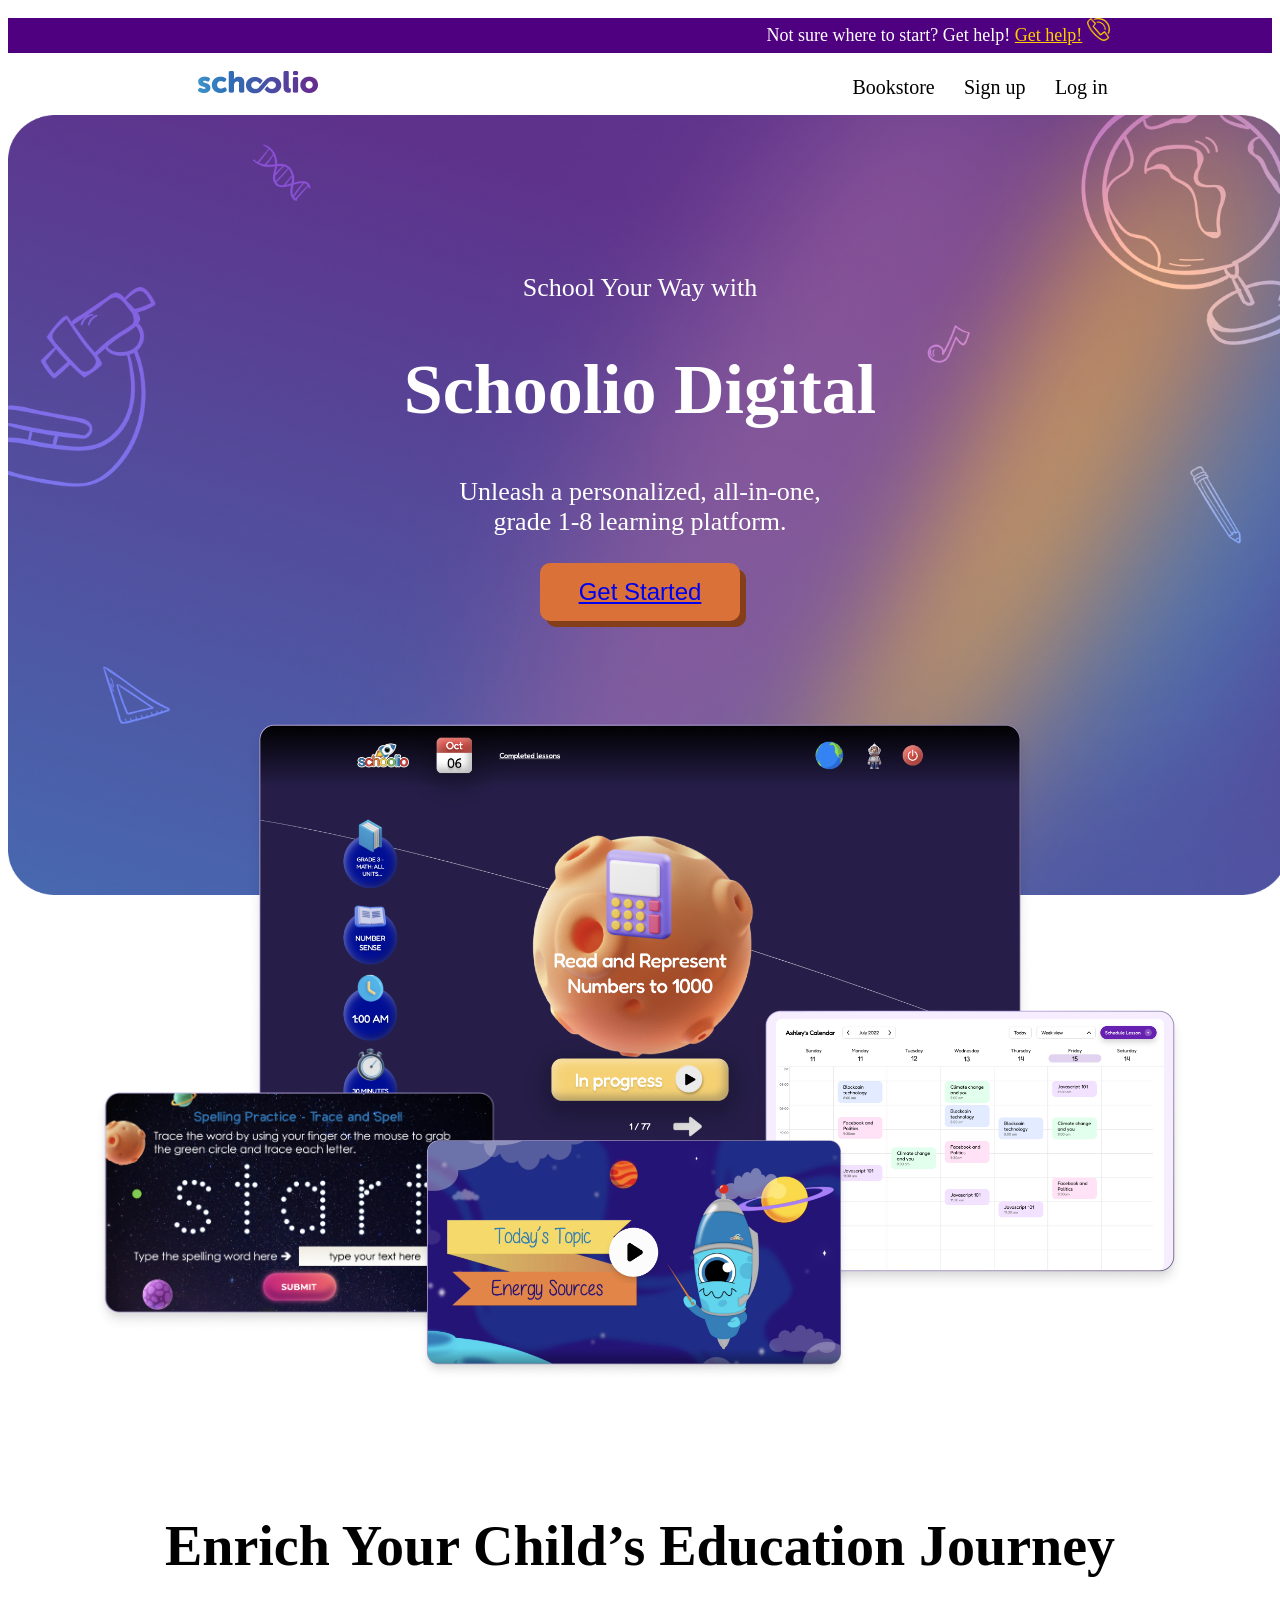
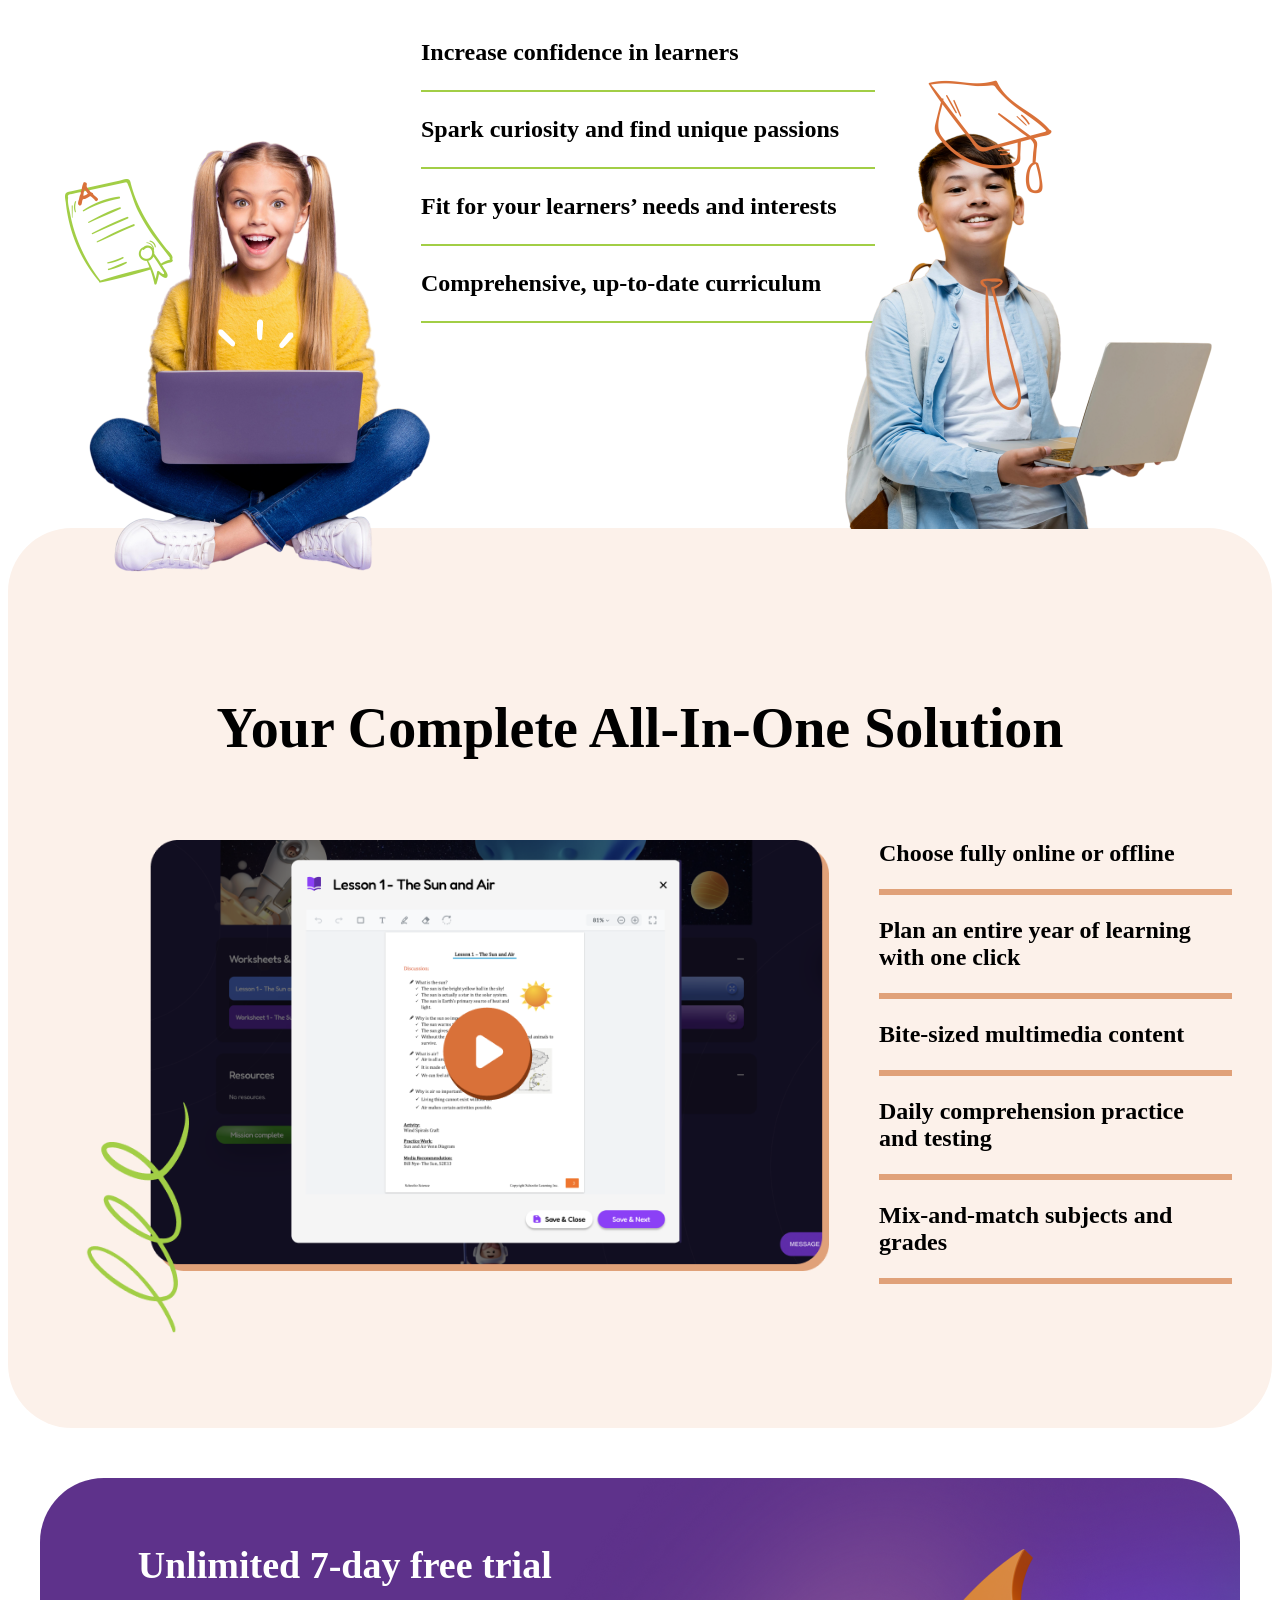
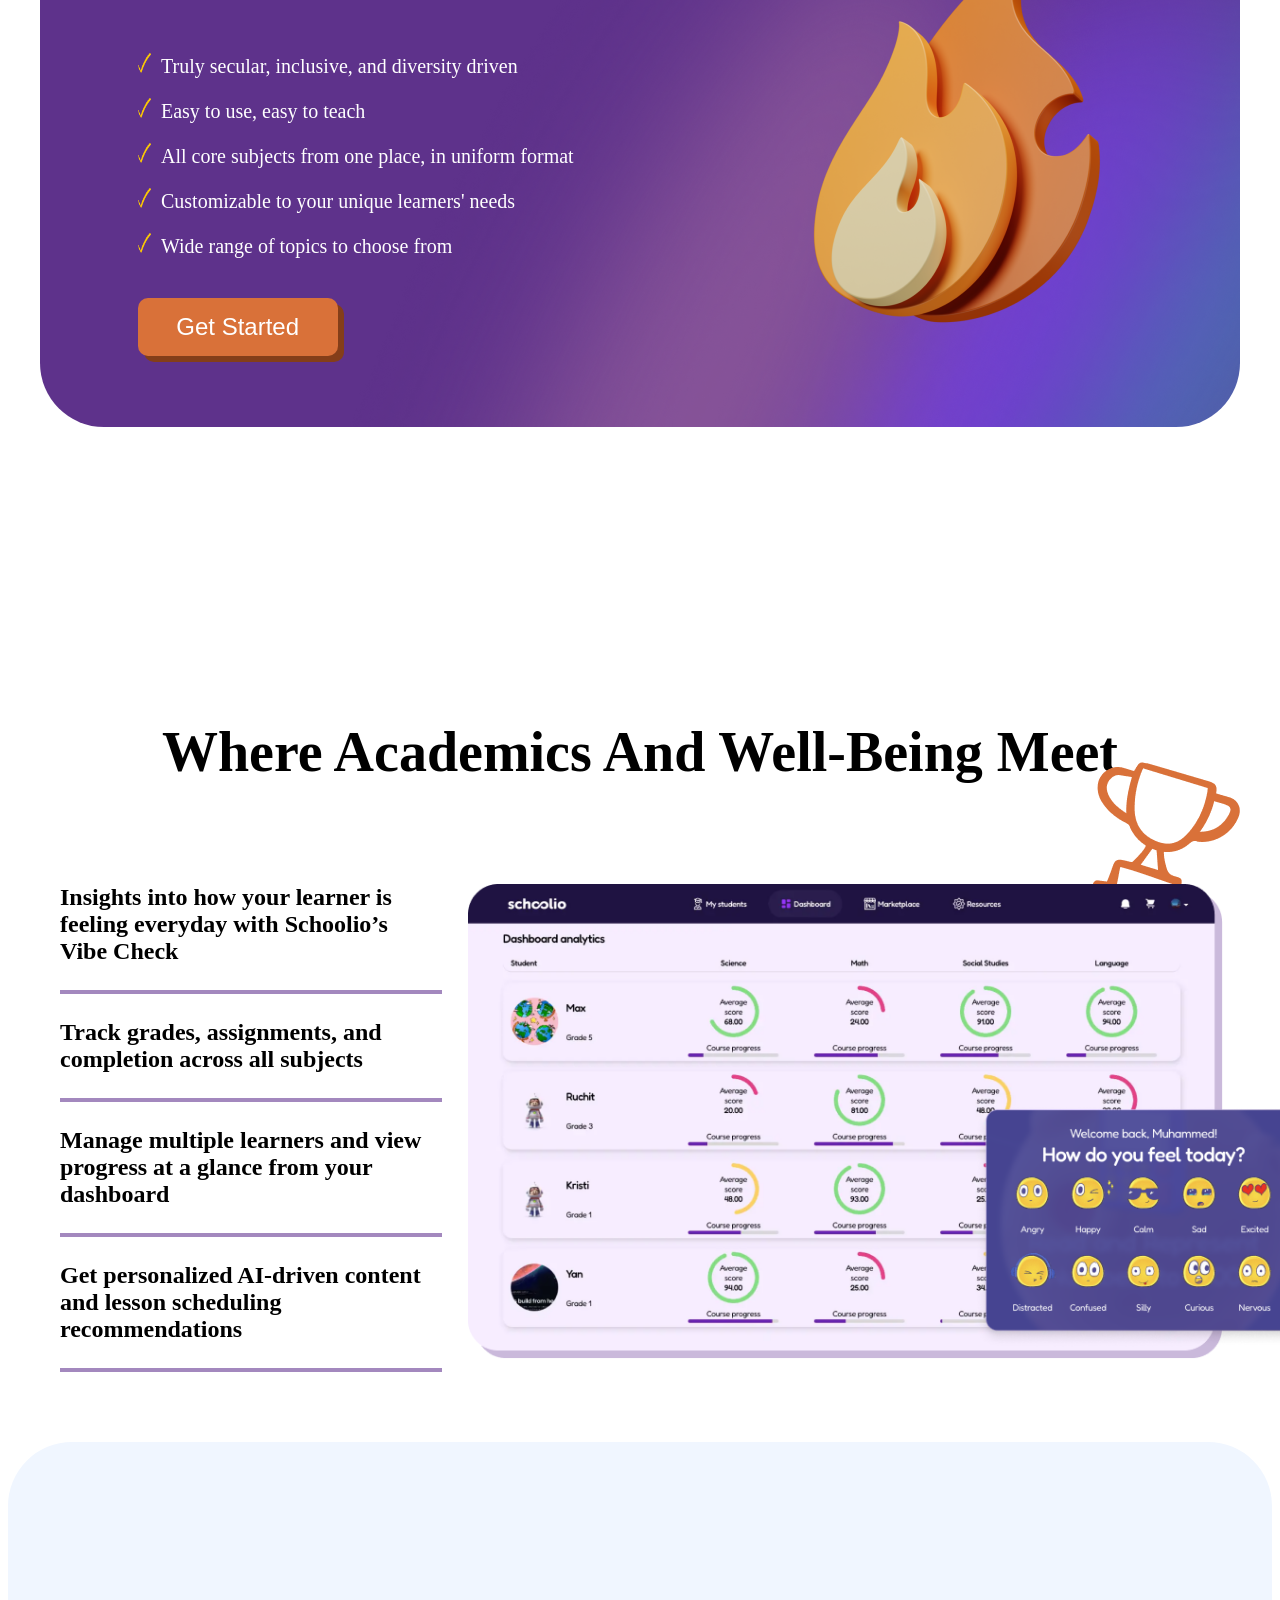
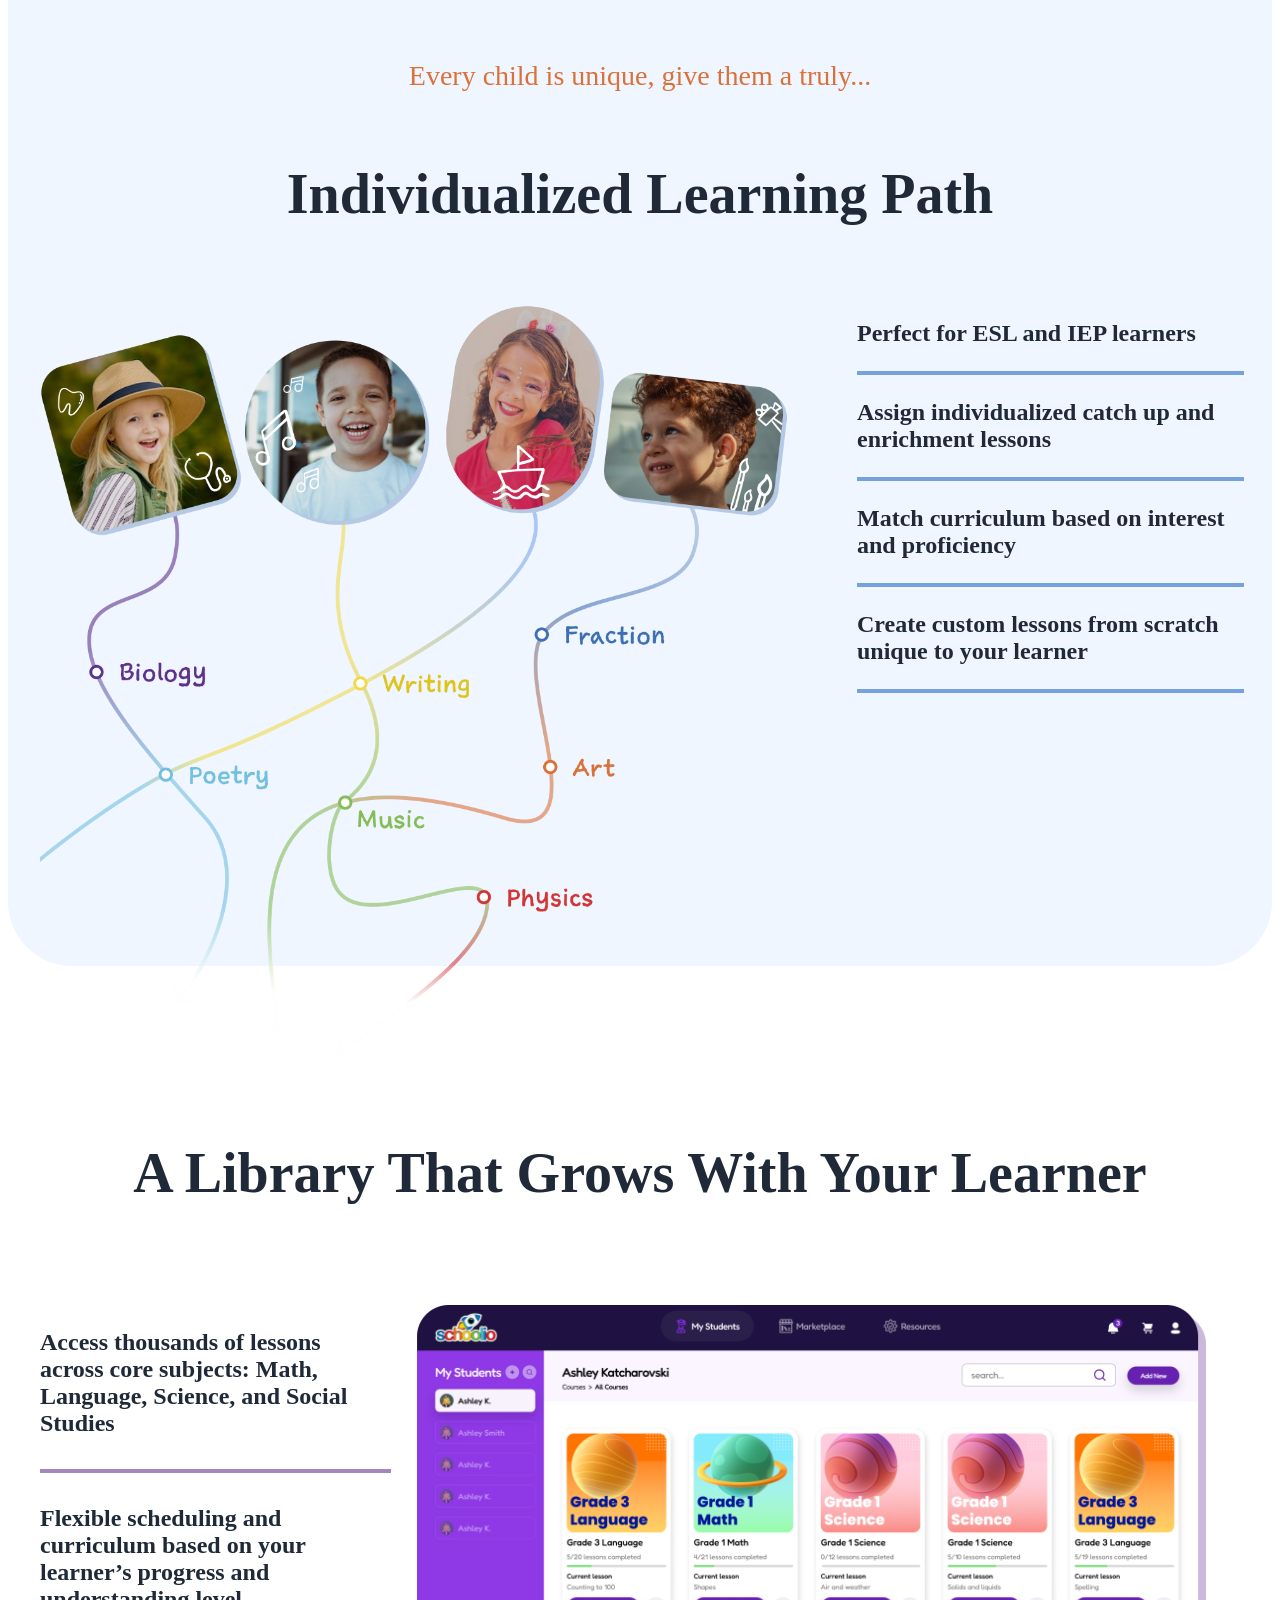
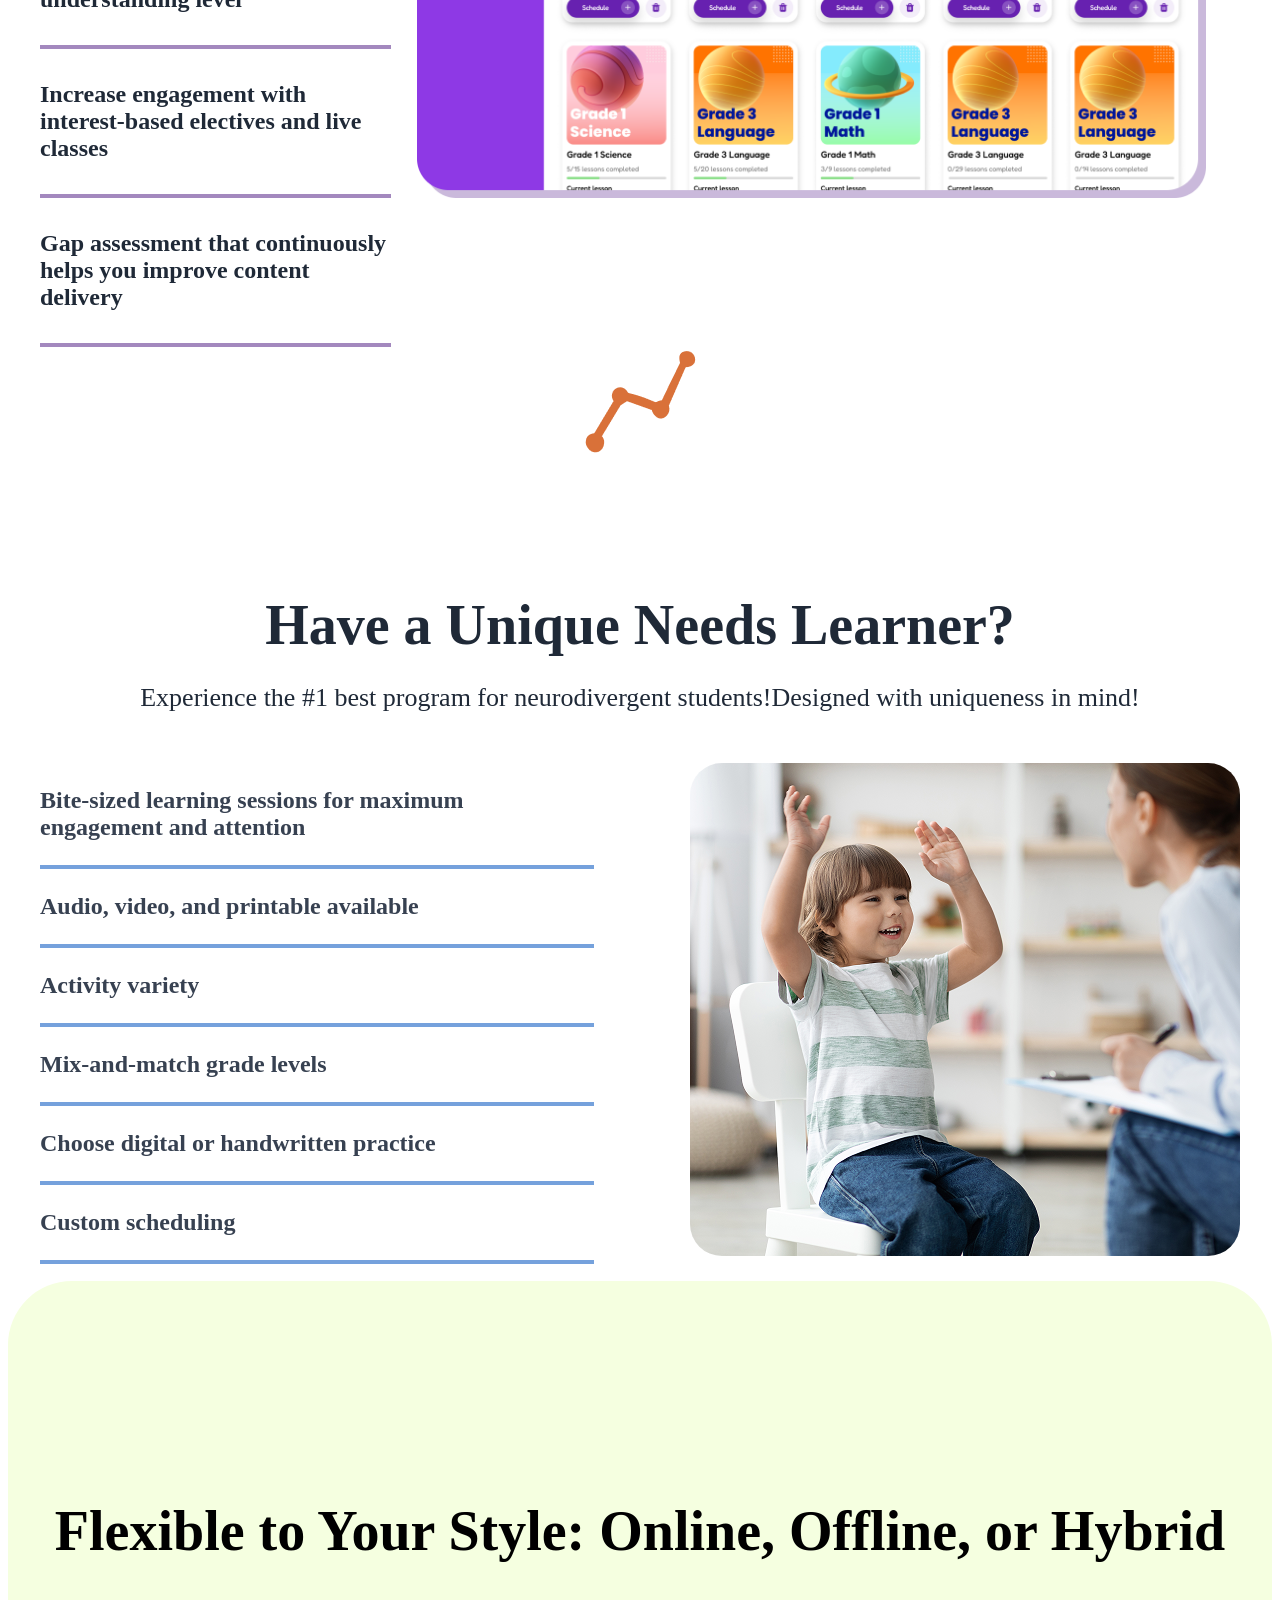
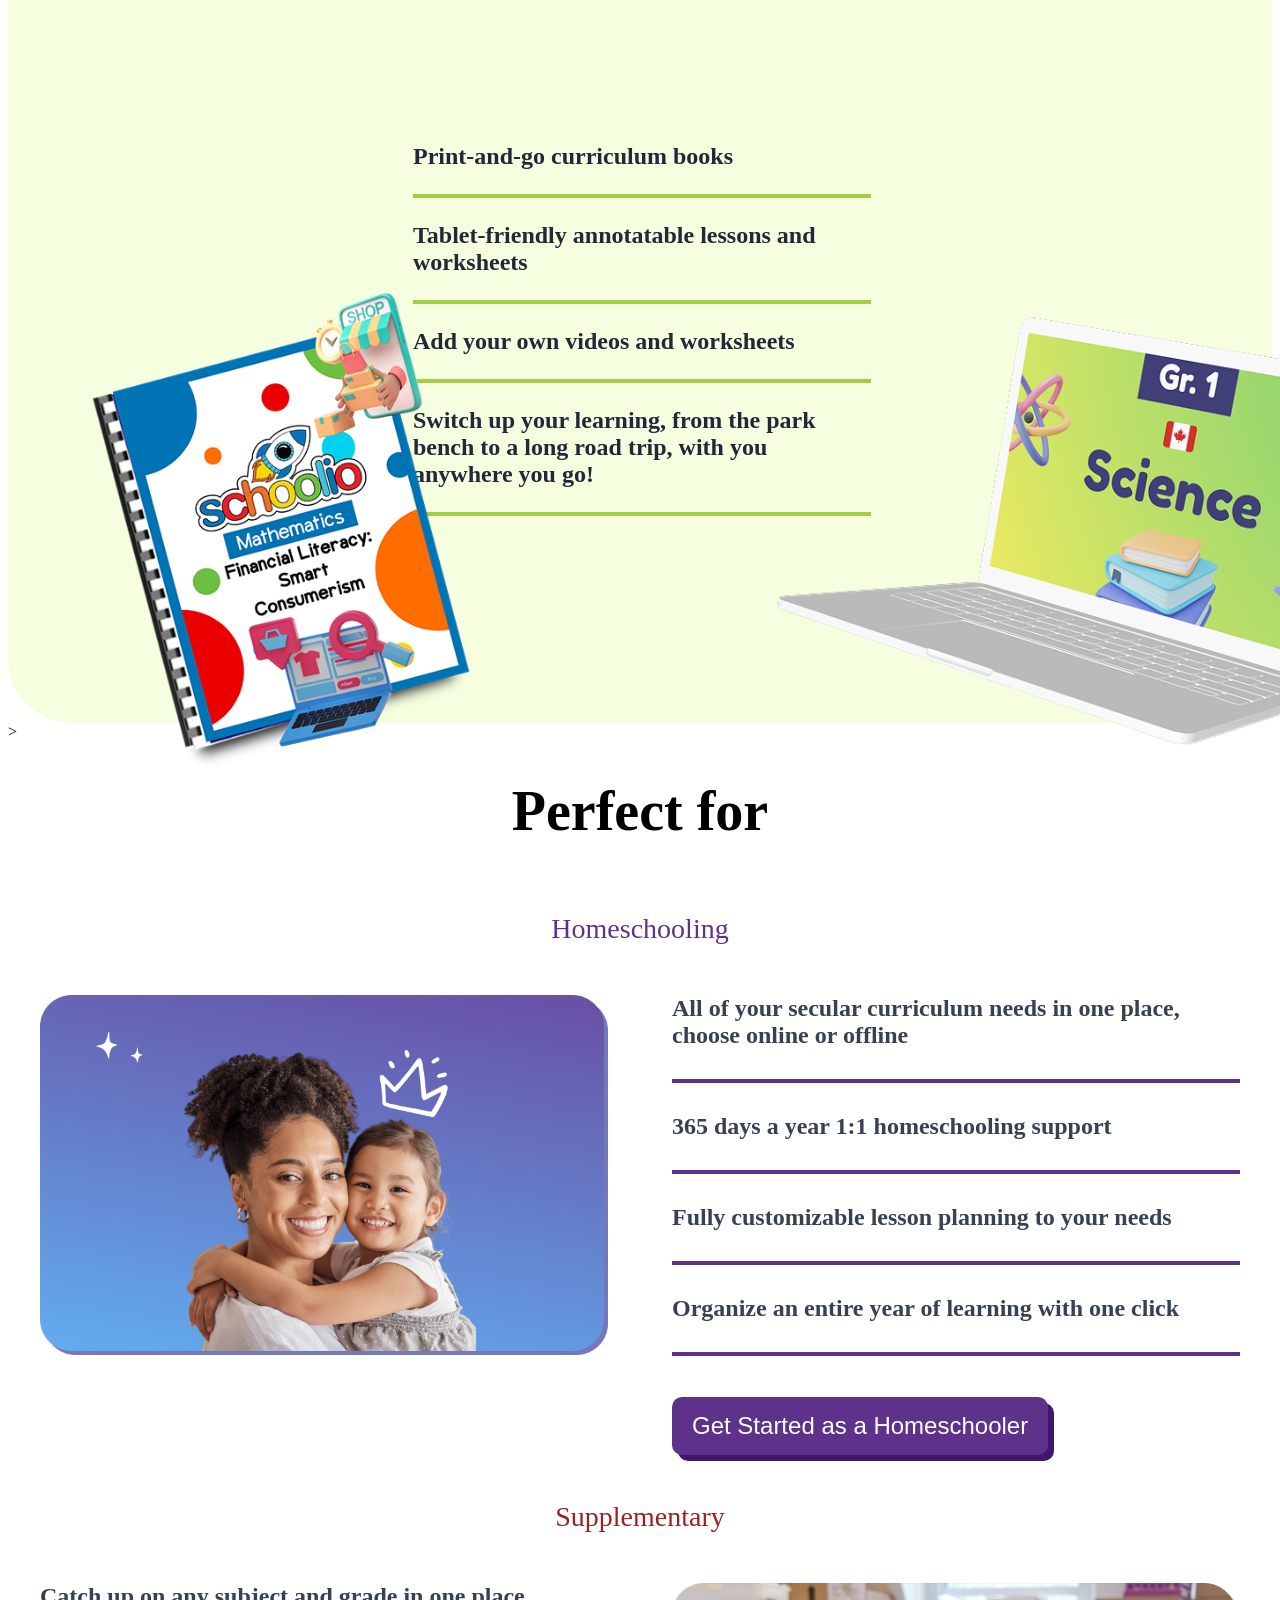
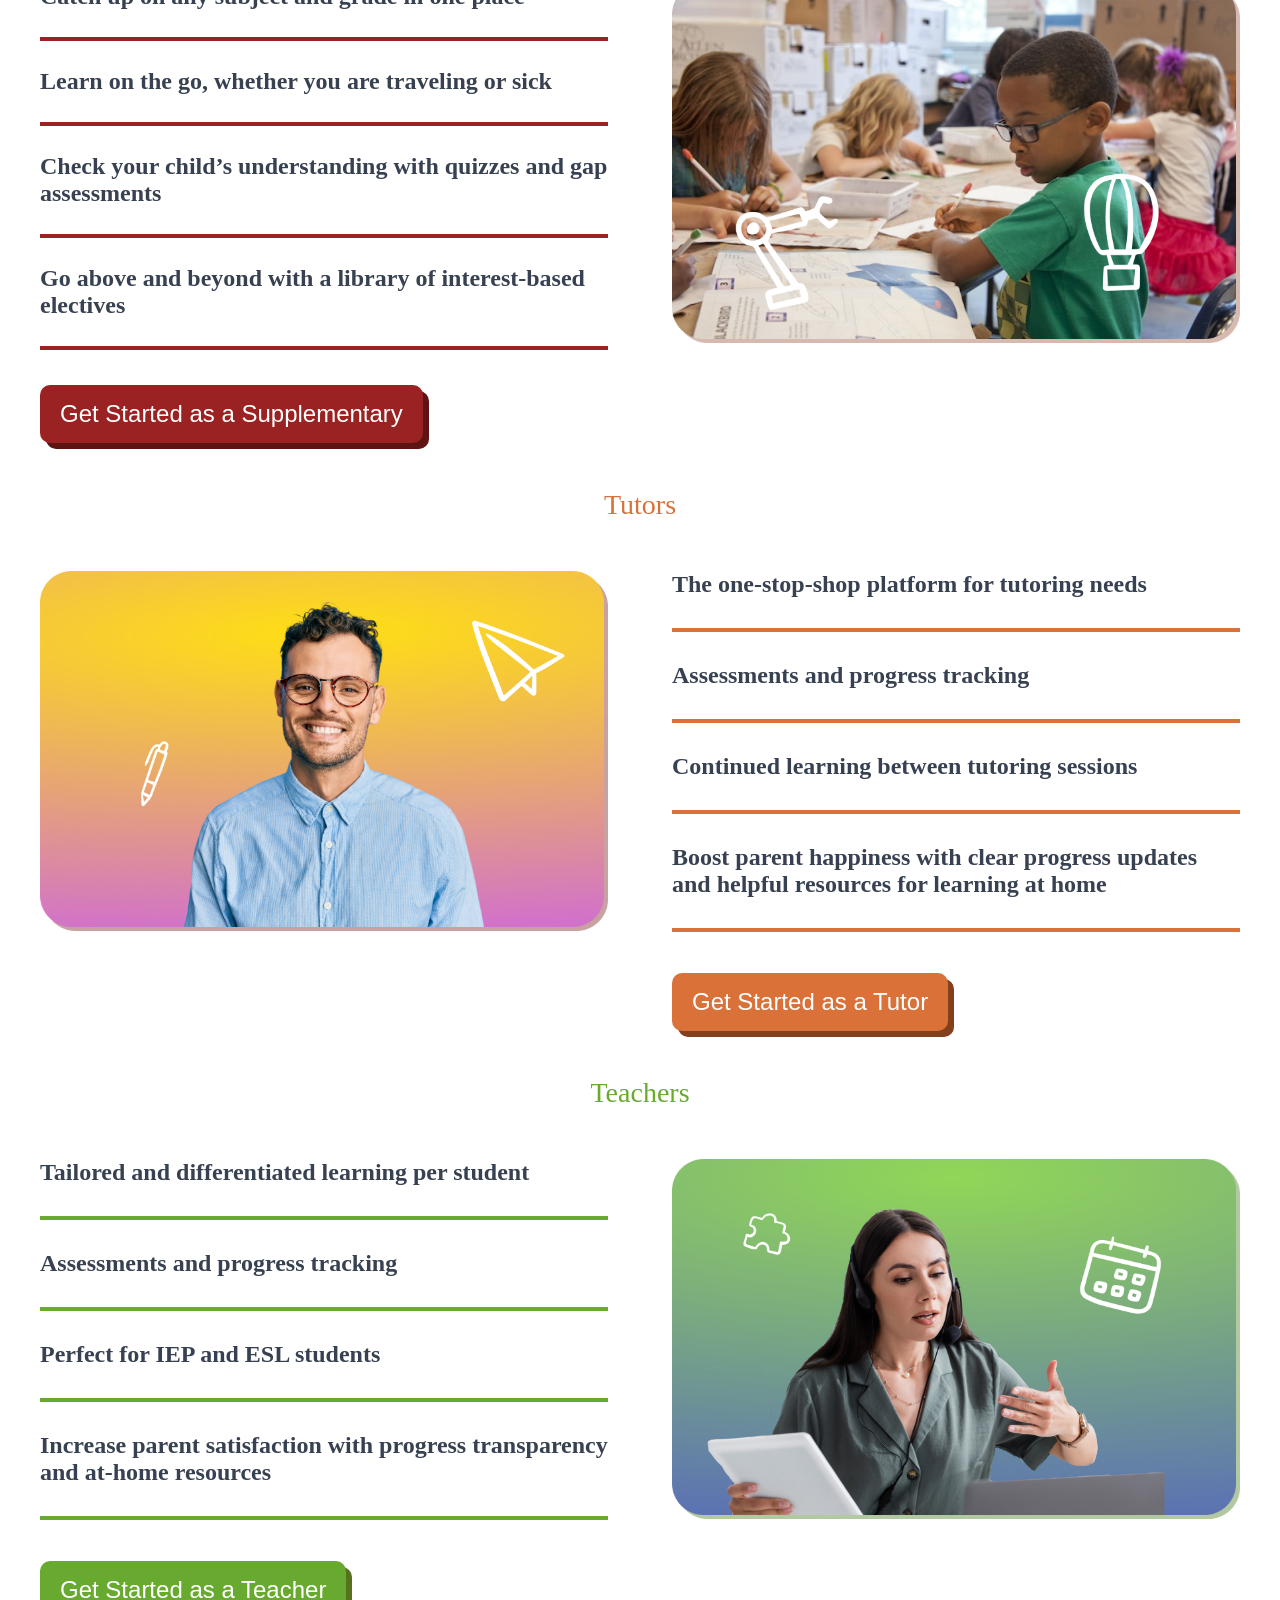
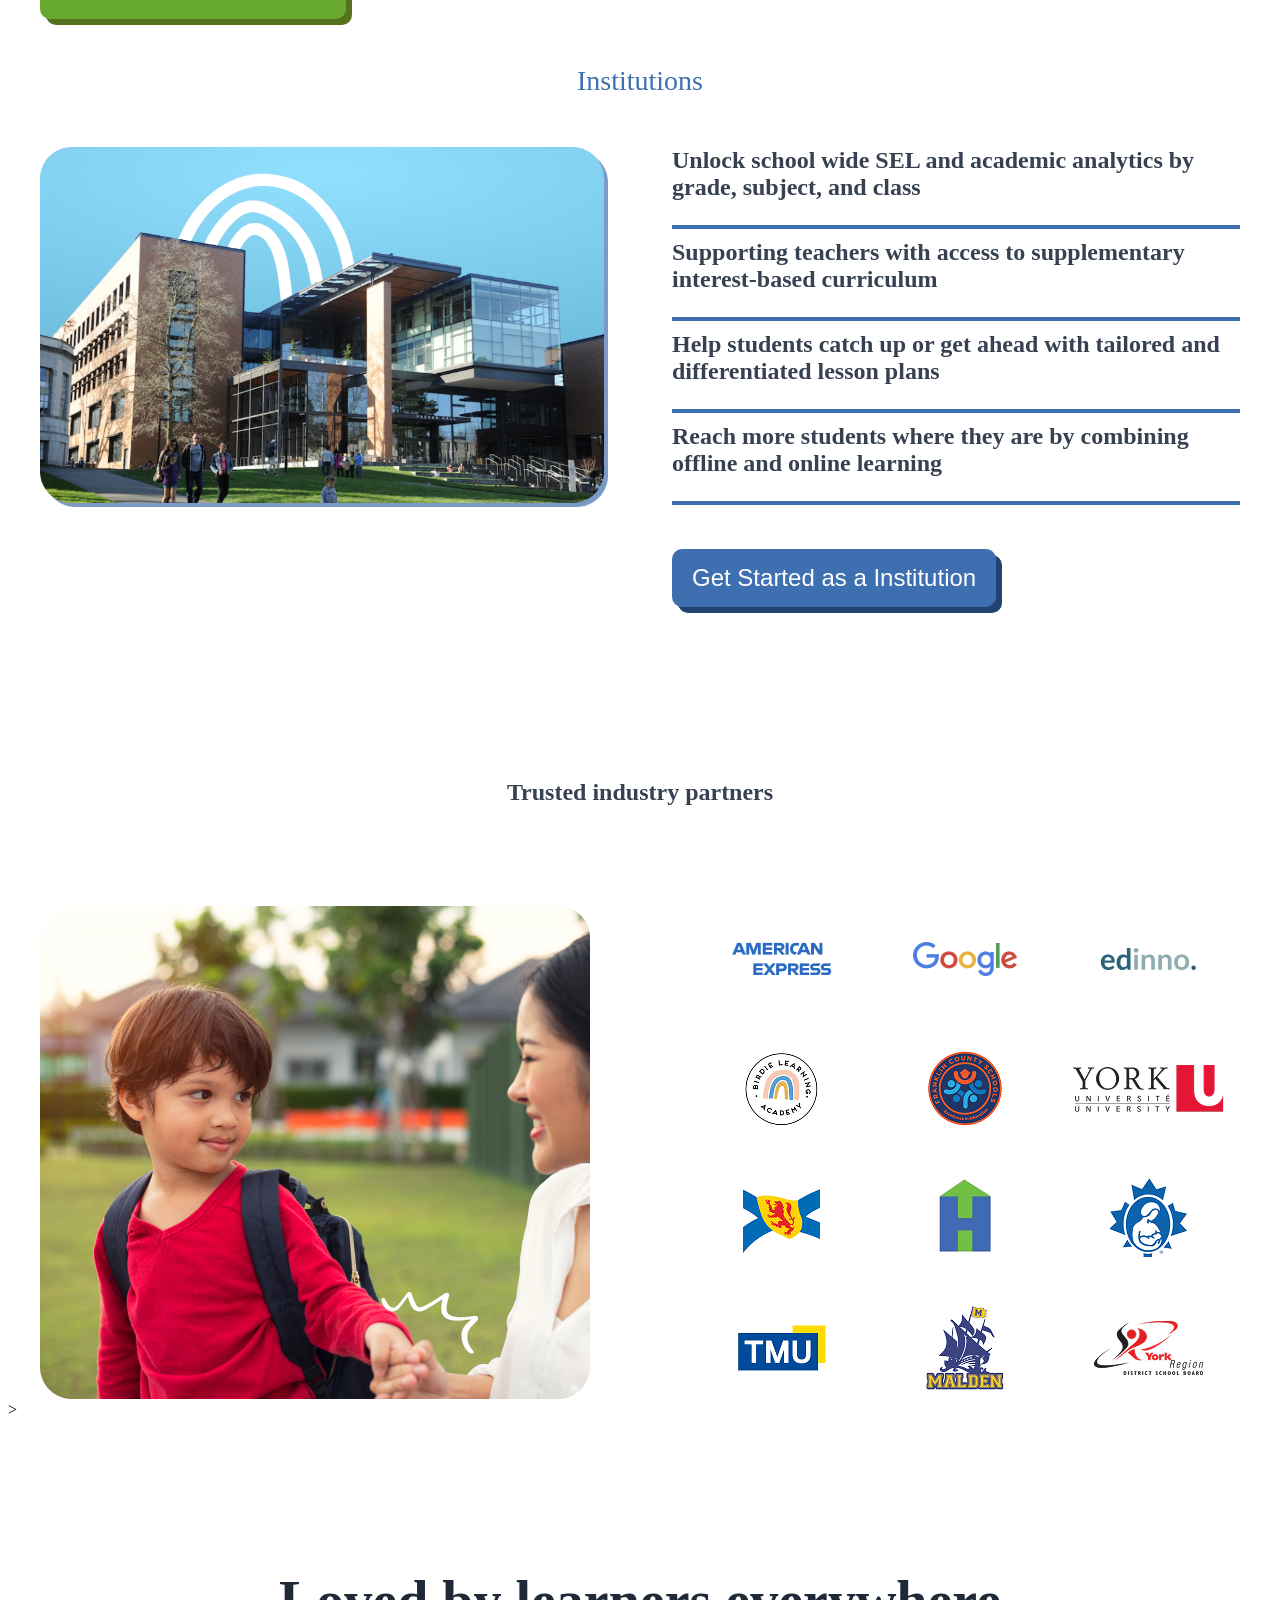
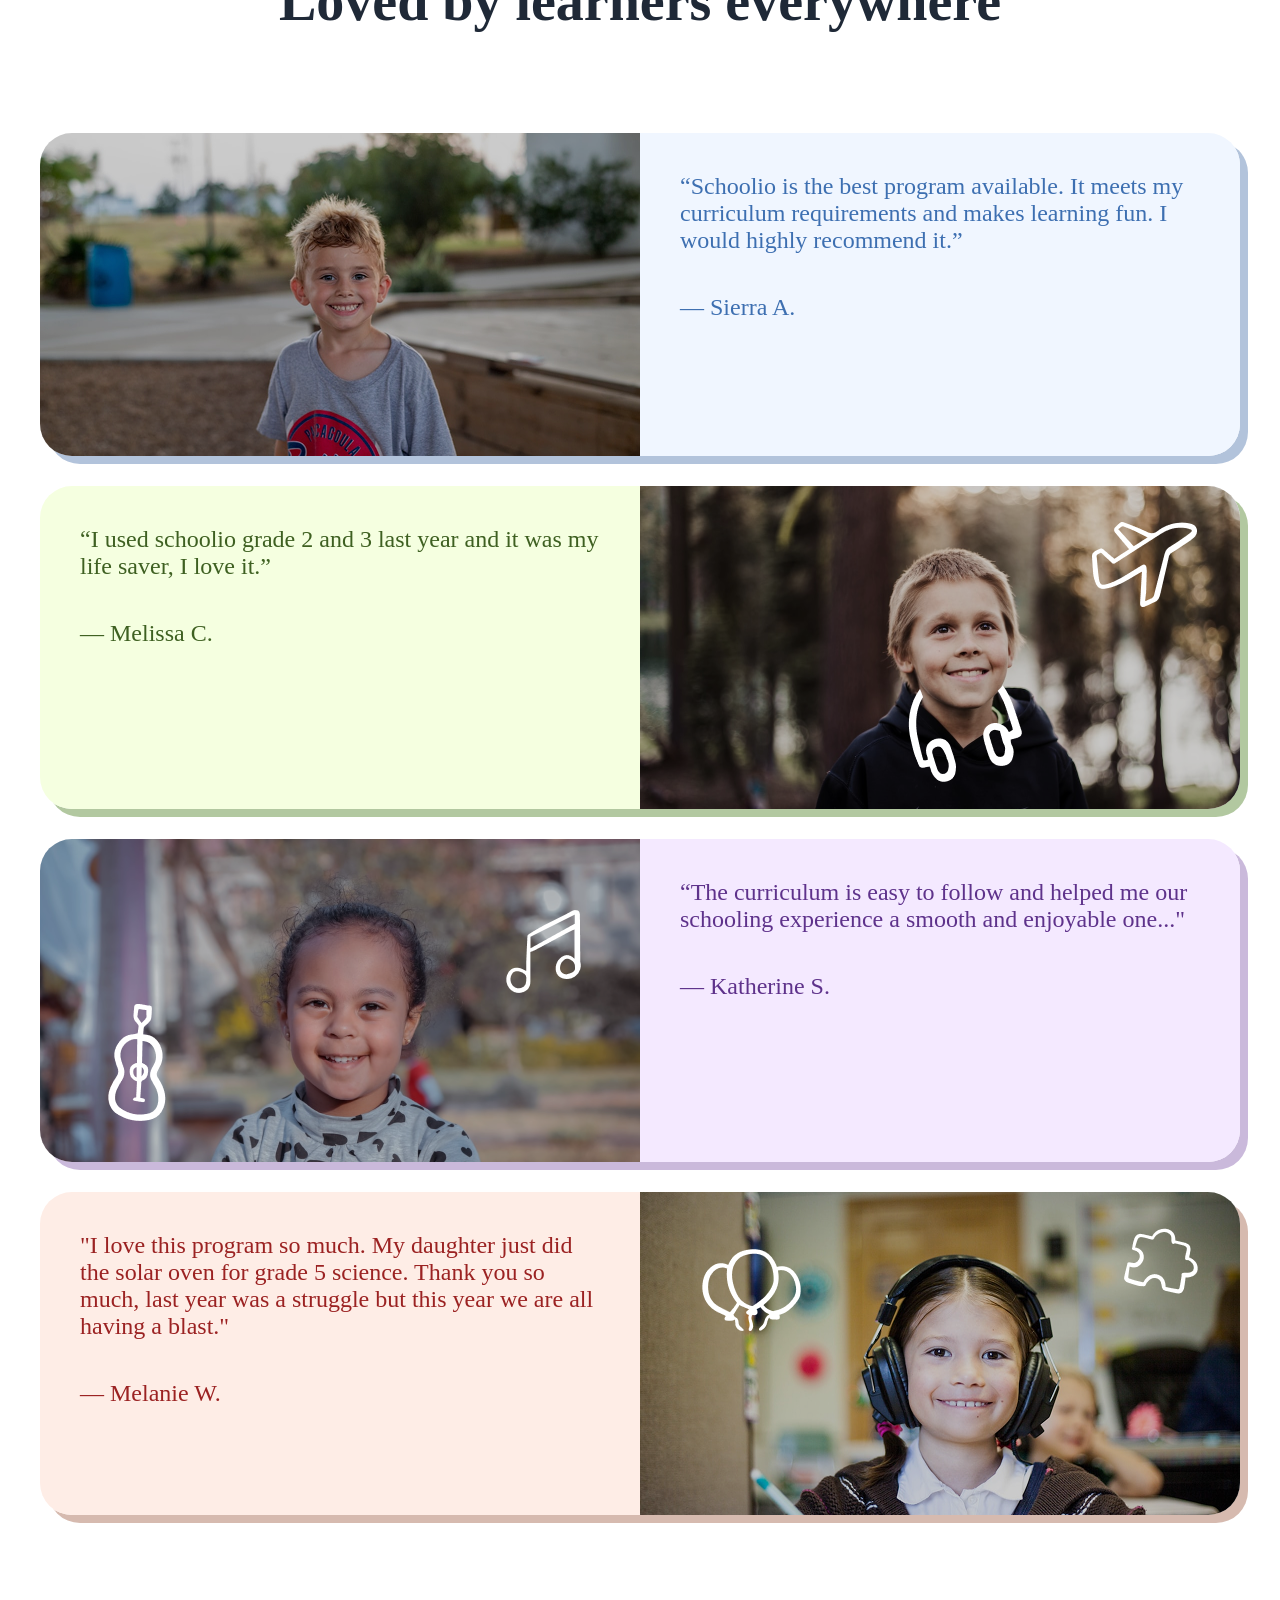
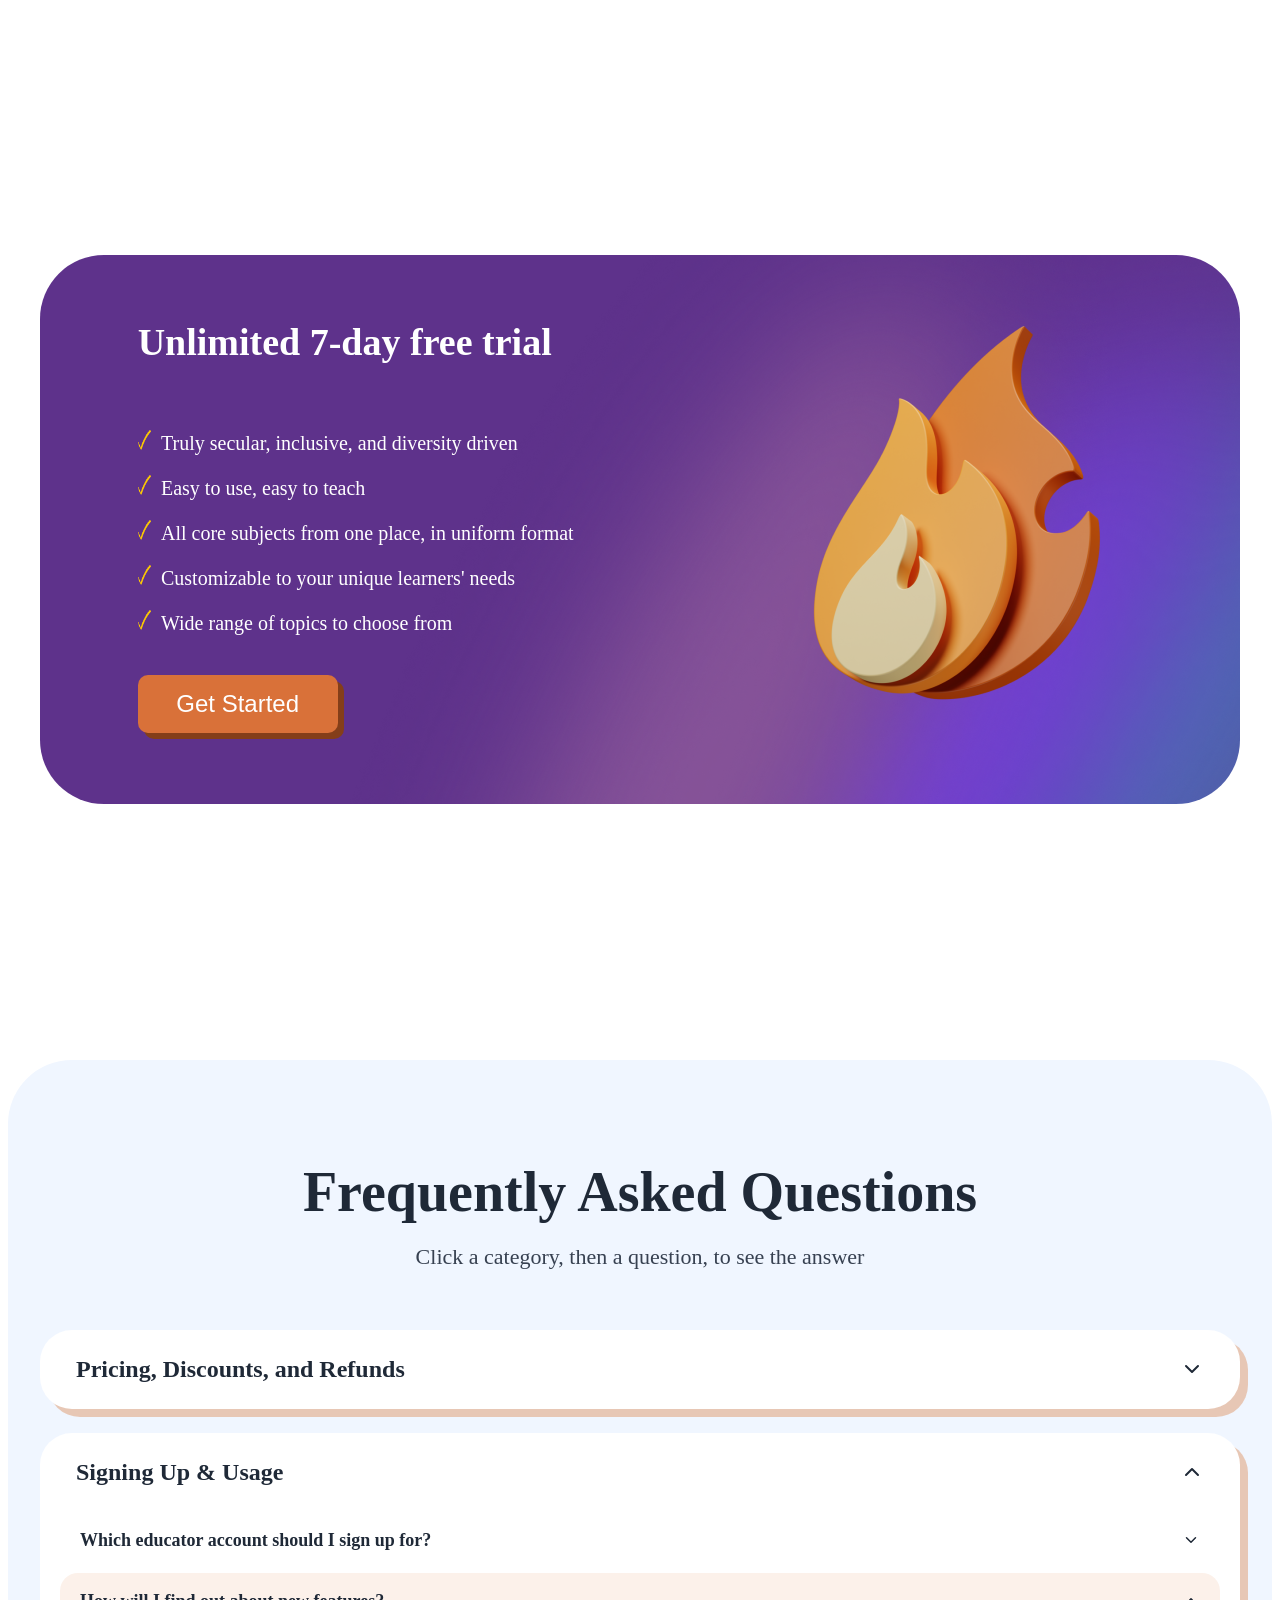
==== commit 41608e6a: "Update index.html" ====
--- a/index.html
+++ b/index.html
@@ -29,7 +29,7 @@
             <p class="section-1_up_text">School Your Way with</p>
             <h1 class="section-1_h1">Schoolio Digital</h1>
             <p class="section-1_p">Unleash a personalized, all-in-one,<br> grade 1-8 learning platform.</p>
-            <button class="button">Get Started</button>
+            <button class="button"><a href="get_started">Get Started</a></button>
         </div>
         <div class="section-1_images">
             <img class="section-1_img_bigger" src="section-1/img_bigger.png">
@@ -90,7 +90,7 @@
                         <p class="section-buy_text"><img class="section-buy_mark" src="section-buy/mark.png">Customizable to your unique learners' needs</p>
                         <p class="section-buy_text"><img class="section-buy_mark" src="section-buy/mark.png">Wide range of topics to choose from</p>
                     </div>
-                    <button class="button">Get Started</button>
+                    <button id="get_started" class="button">Get Started</button>
                 </div>
                 <div class="section-buy_image">
                     <img class="section-buy_image" src="section-buy/fire.png">
@@ -569,4 +569,4 @@
     </div>
 </body>
 
-</html>+</html>
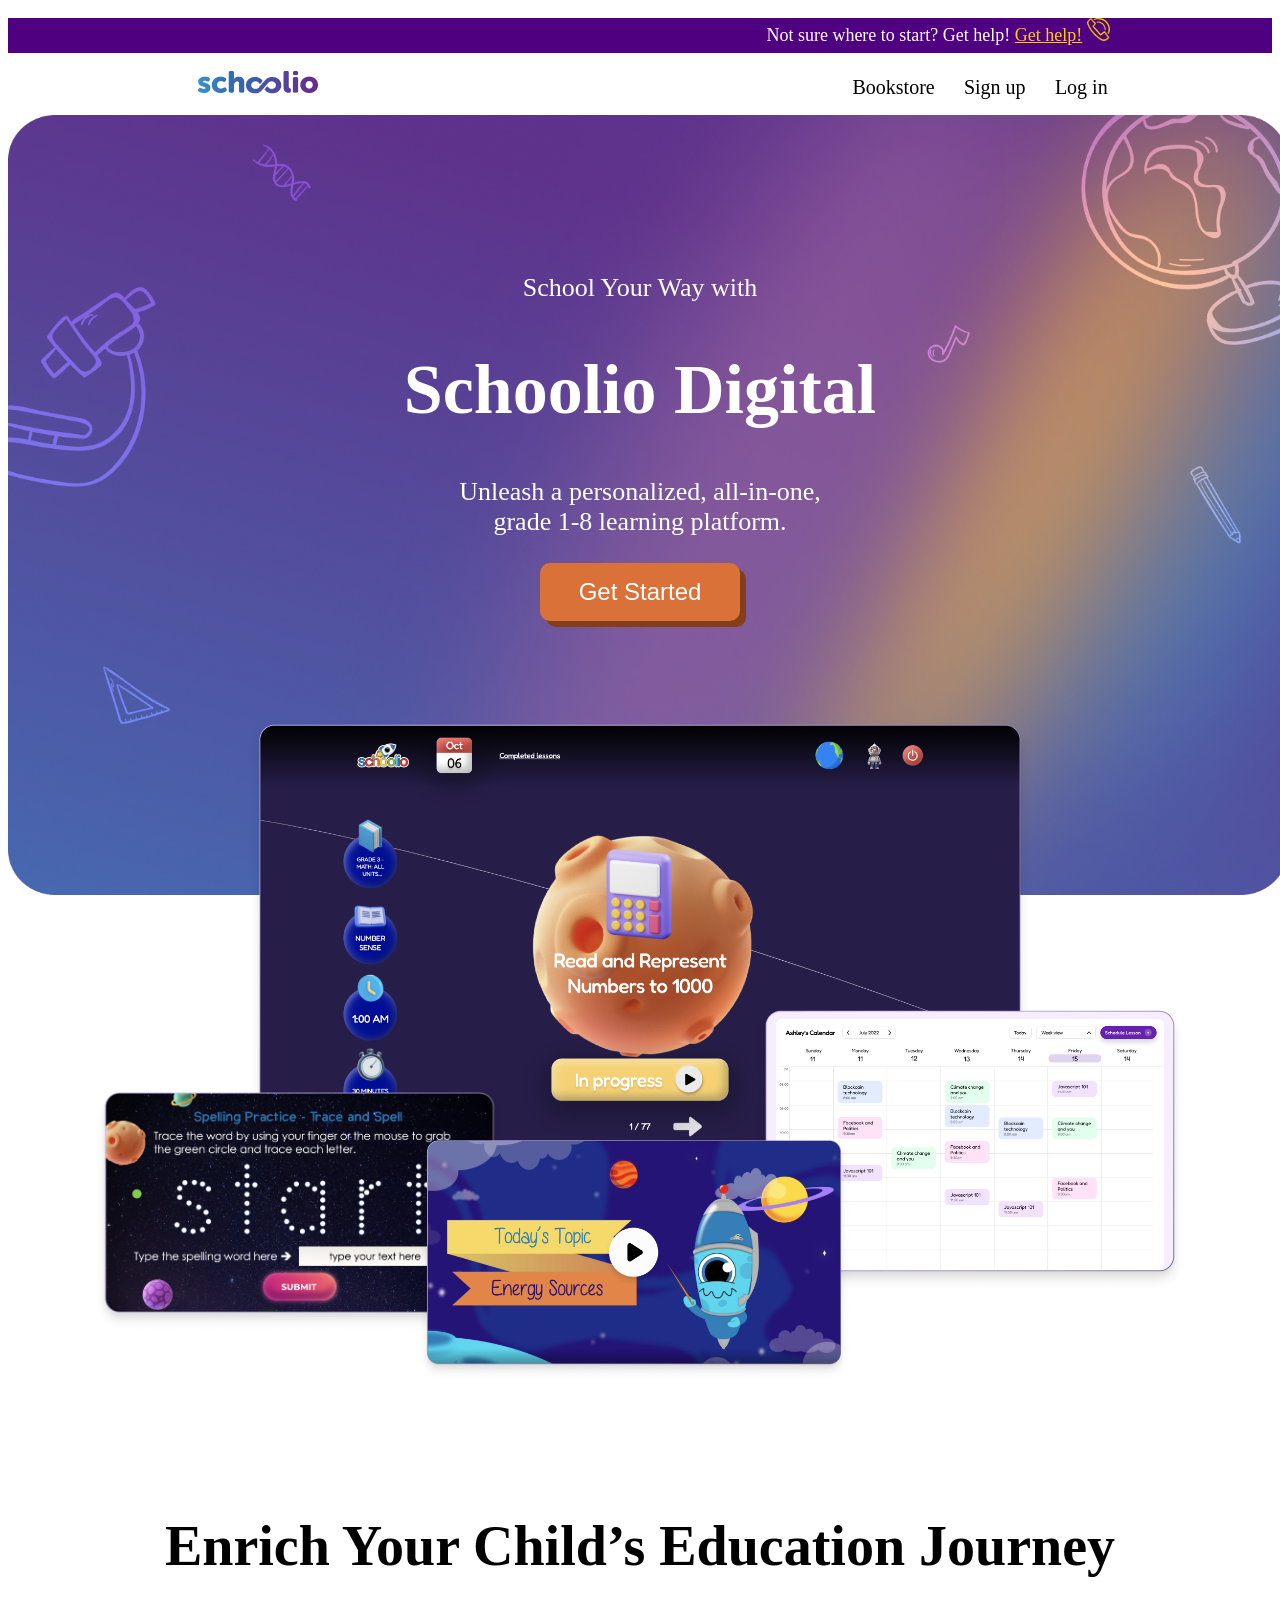
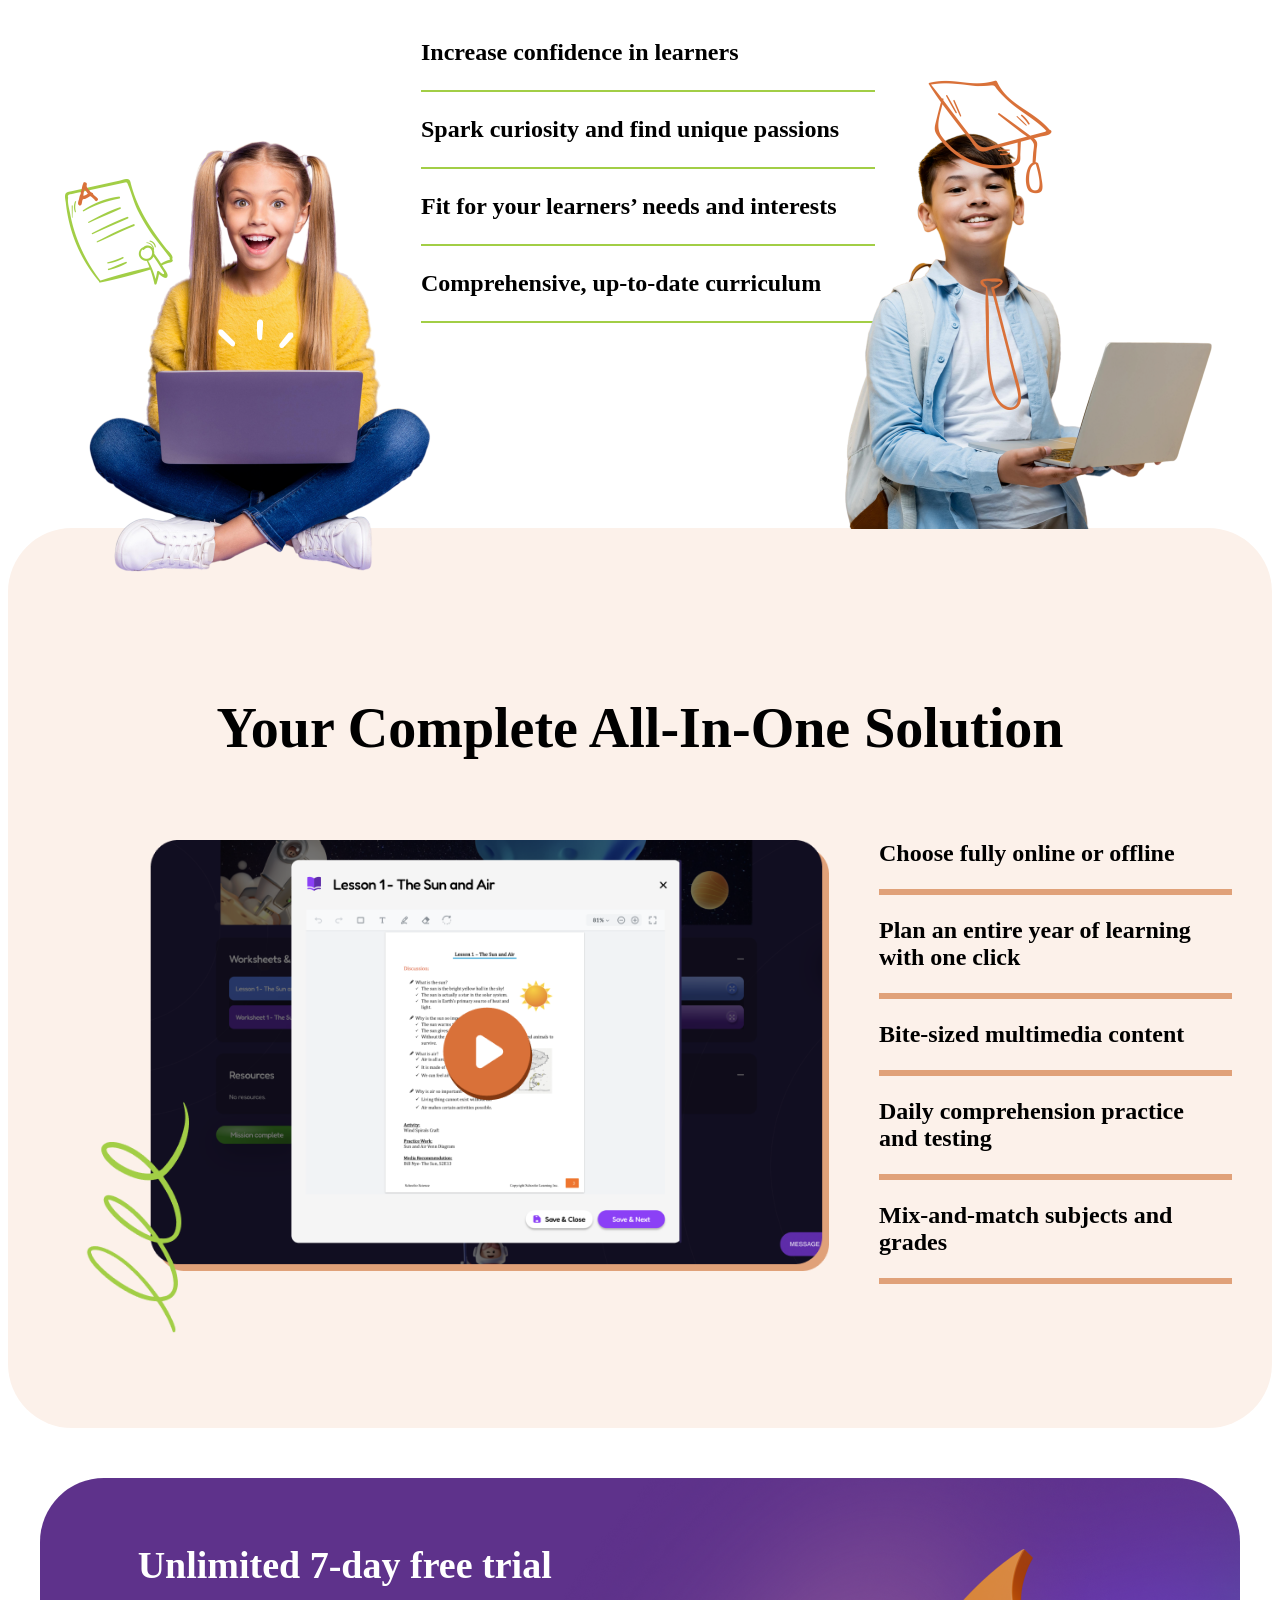
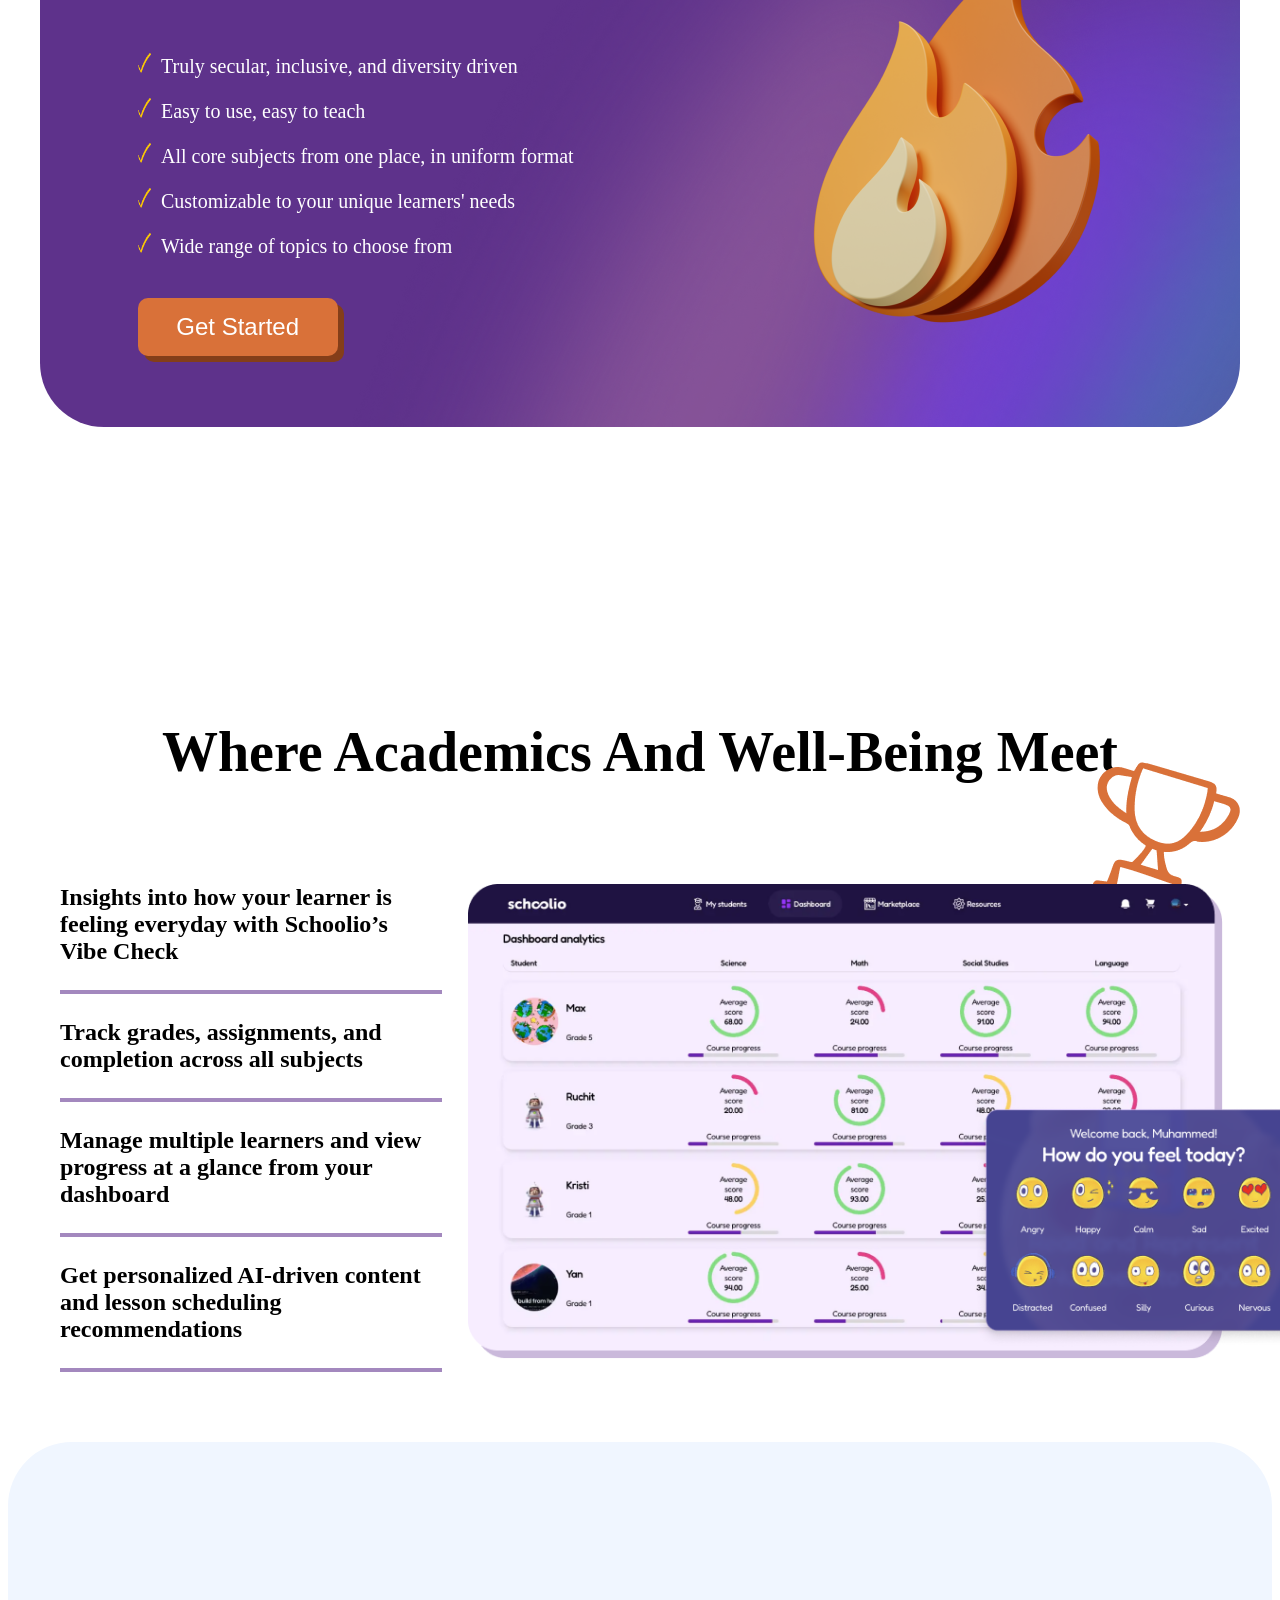
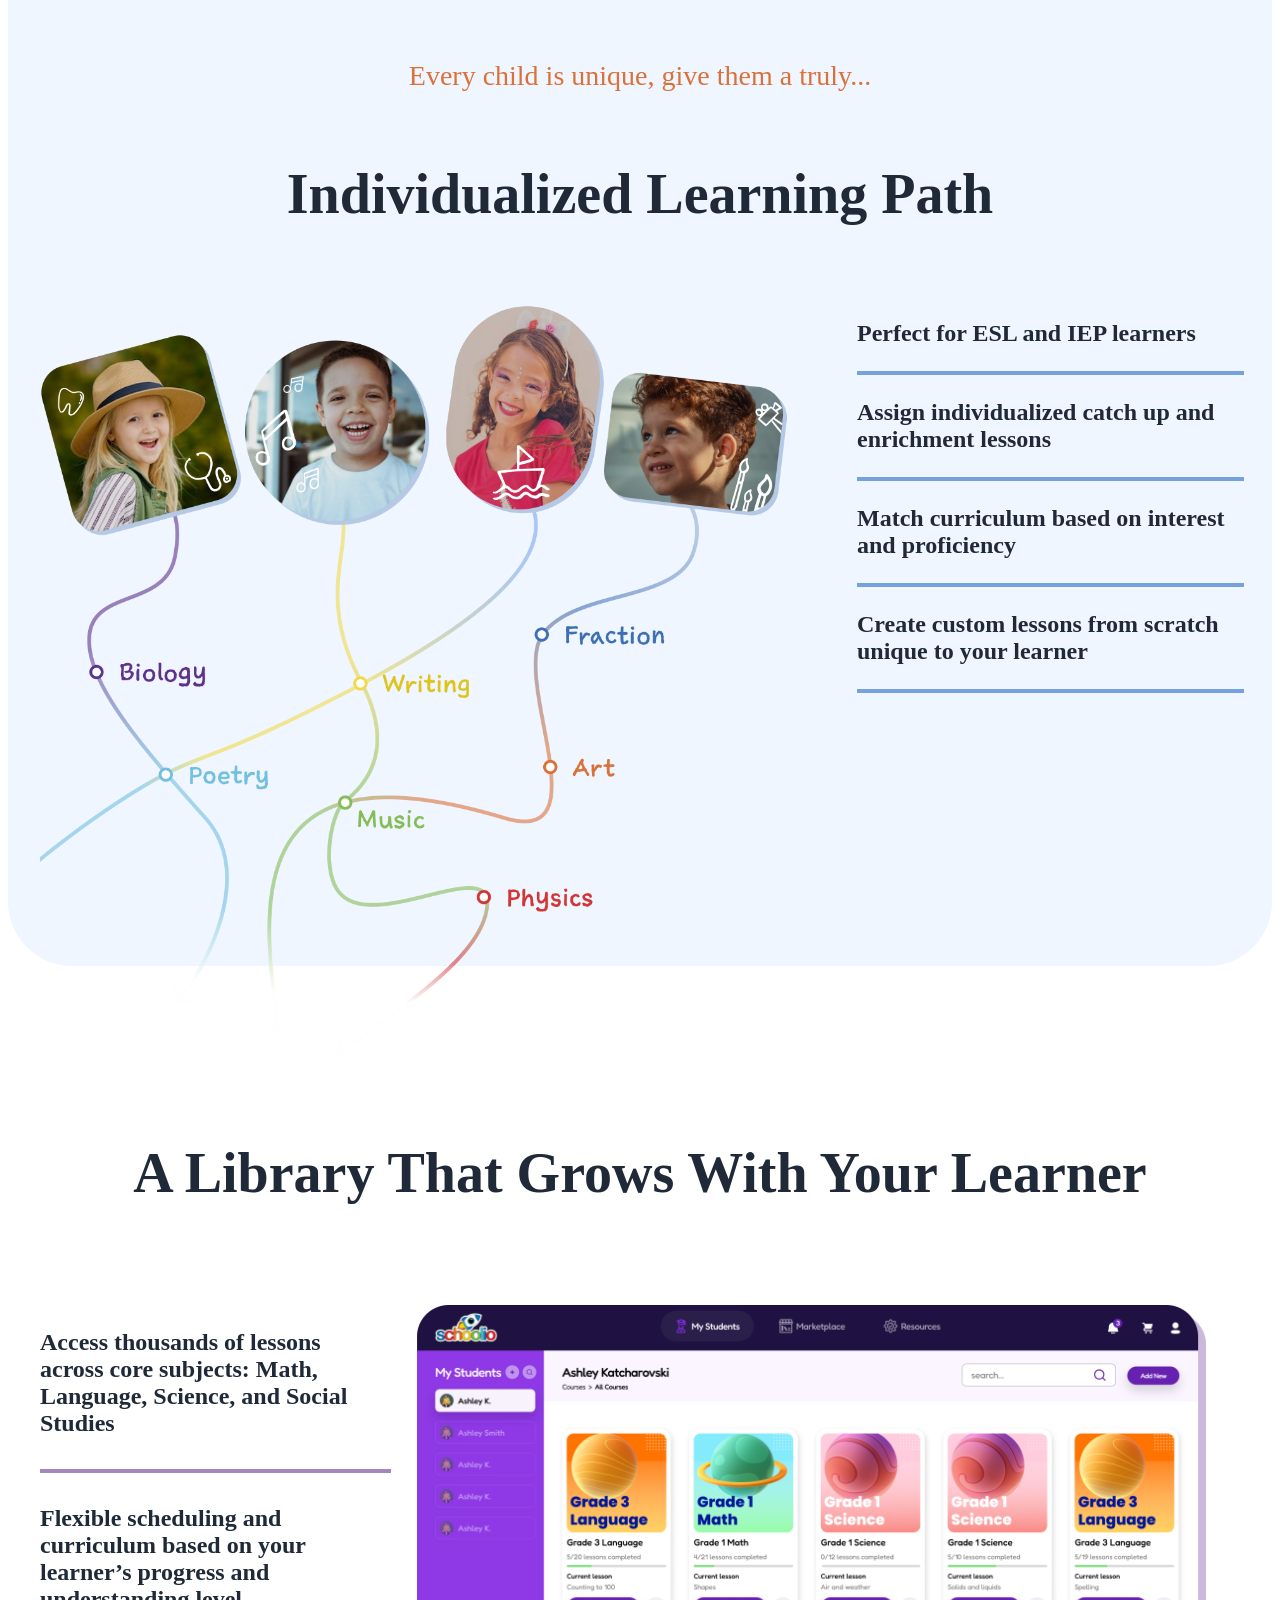
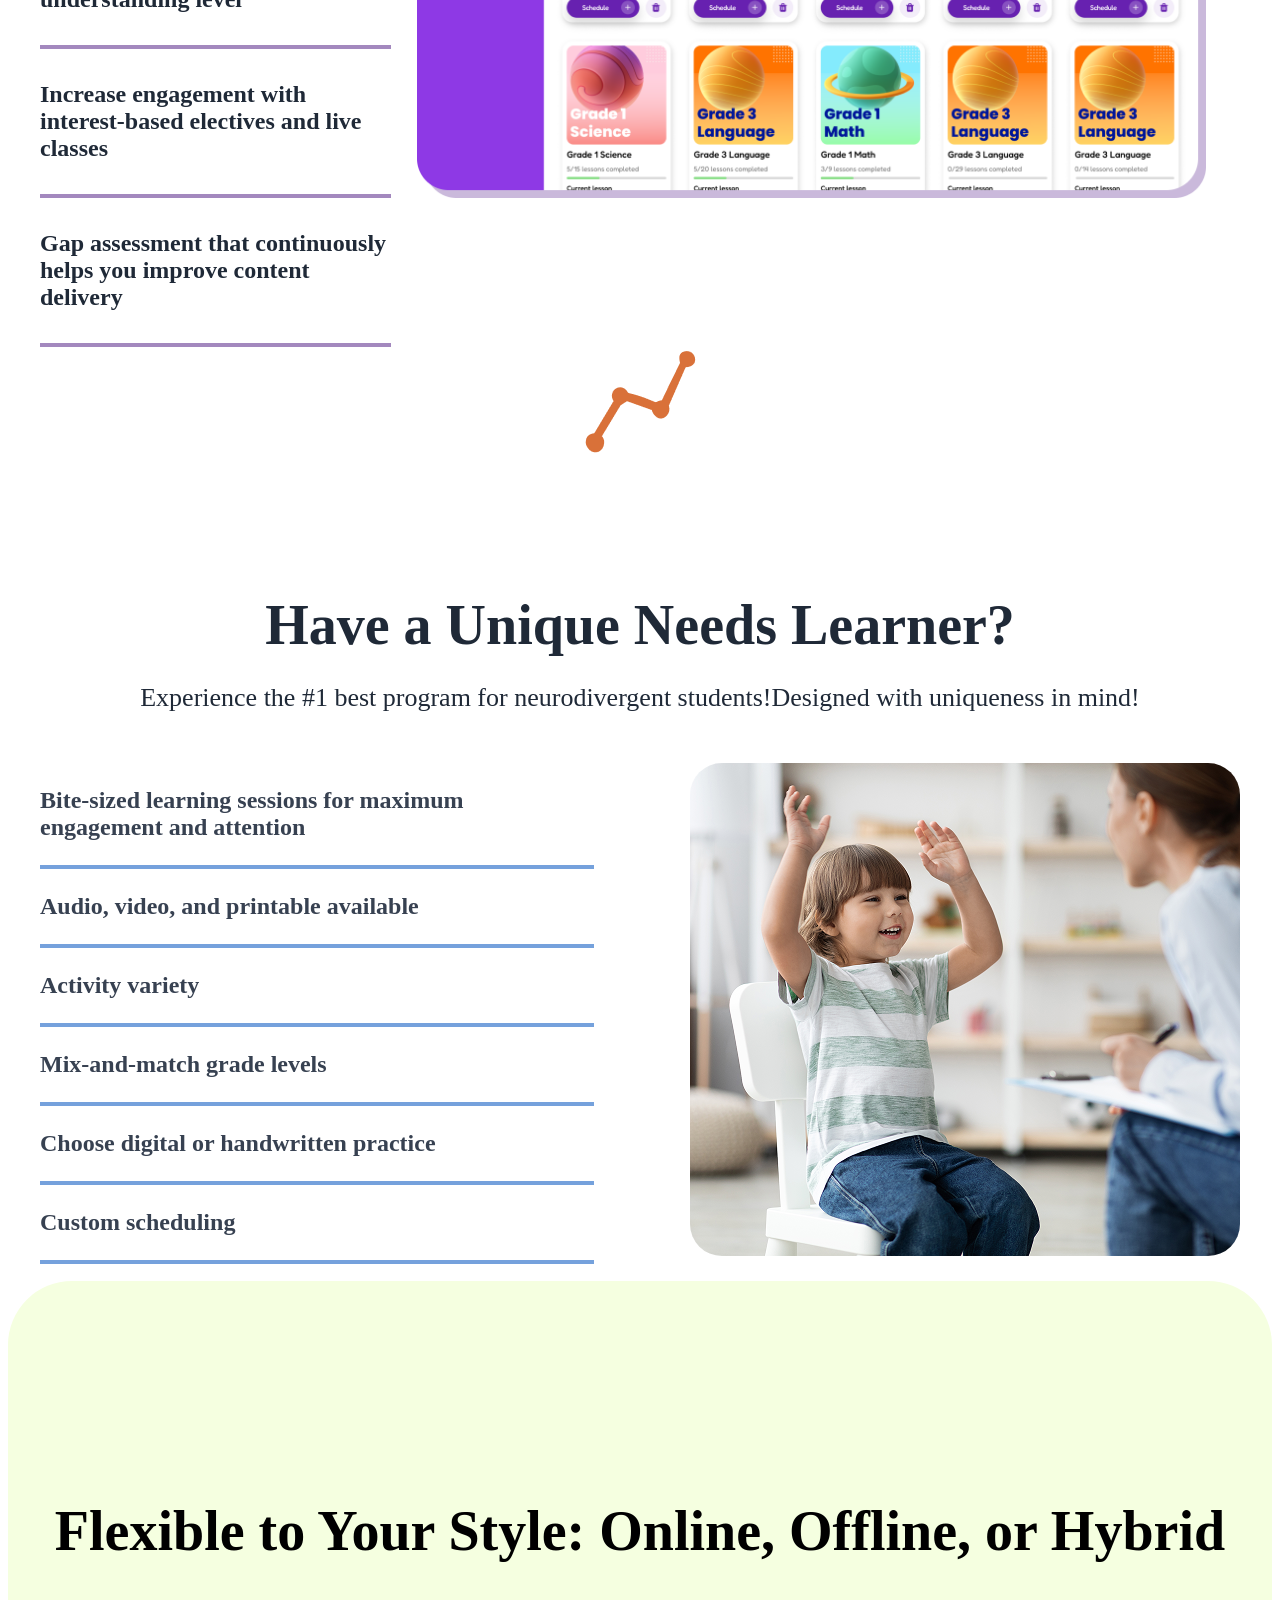
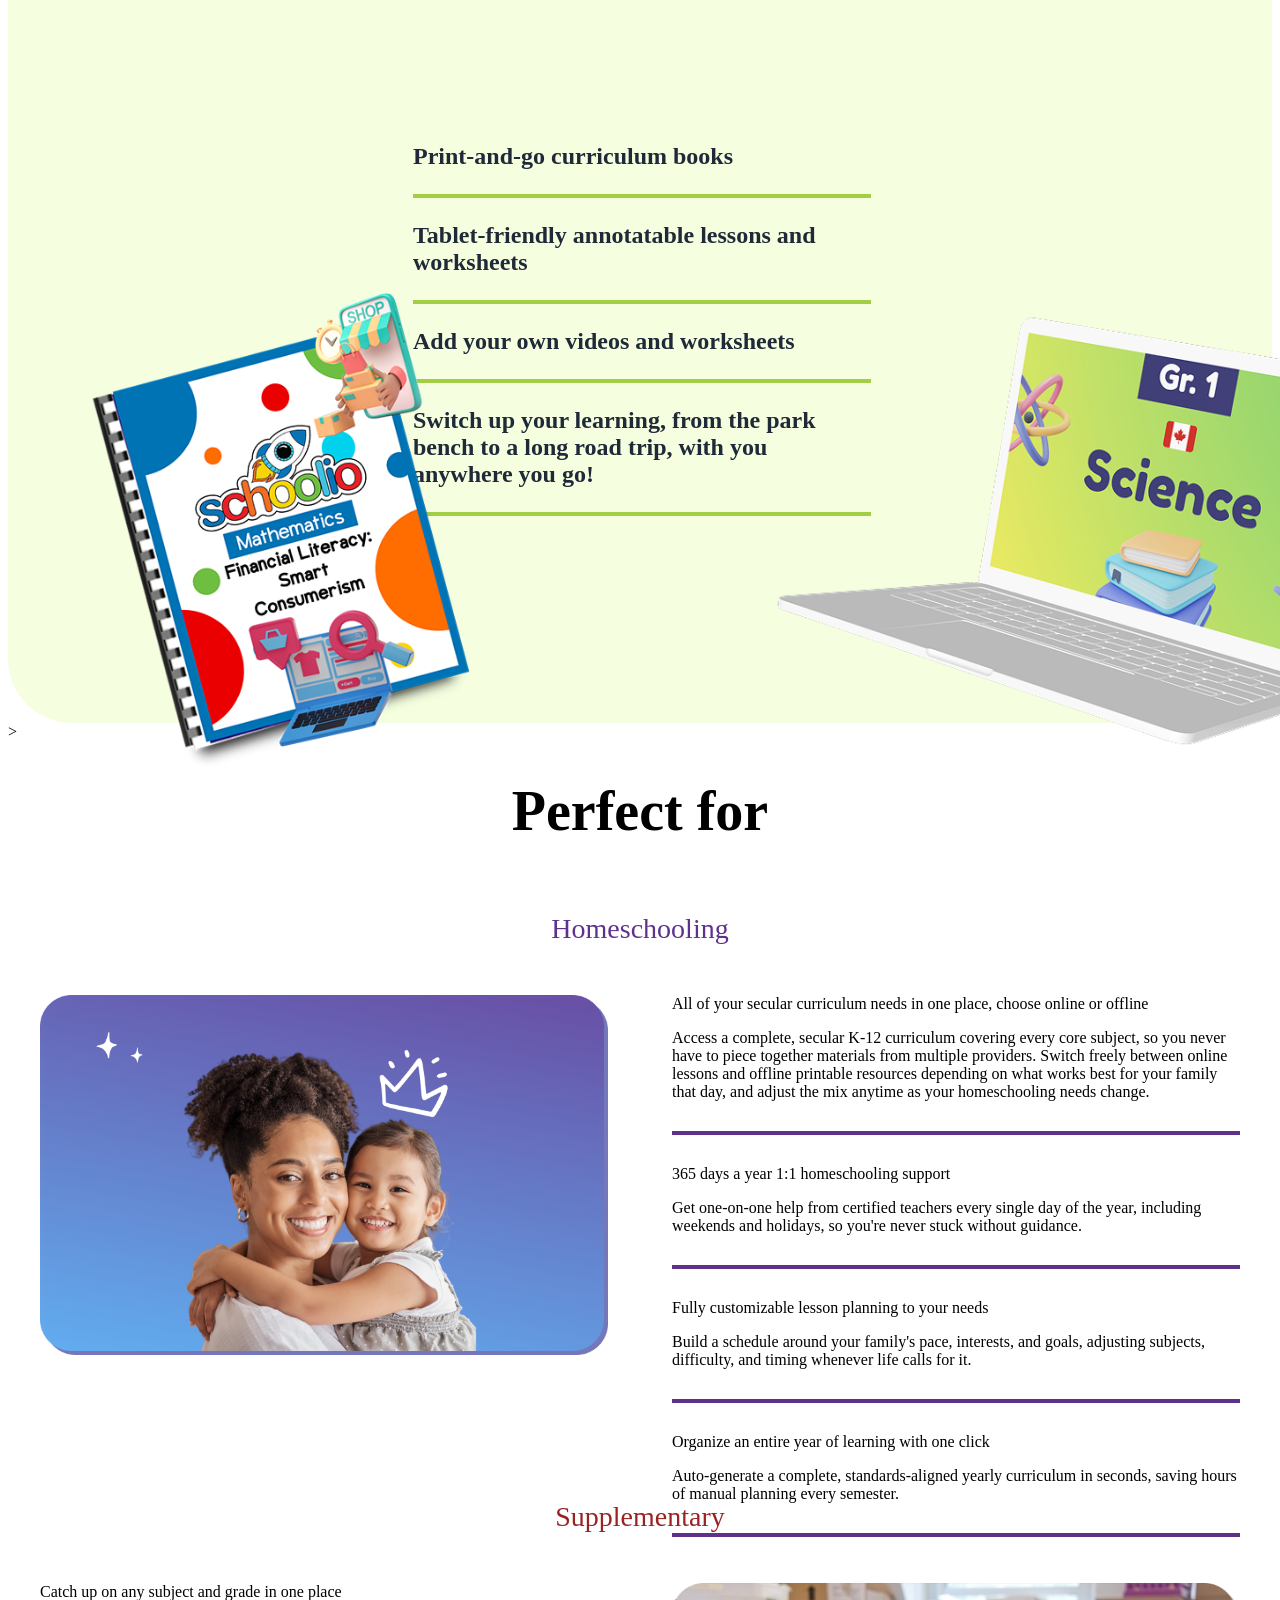
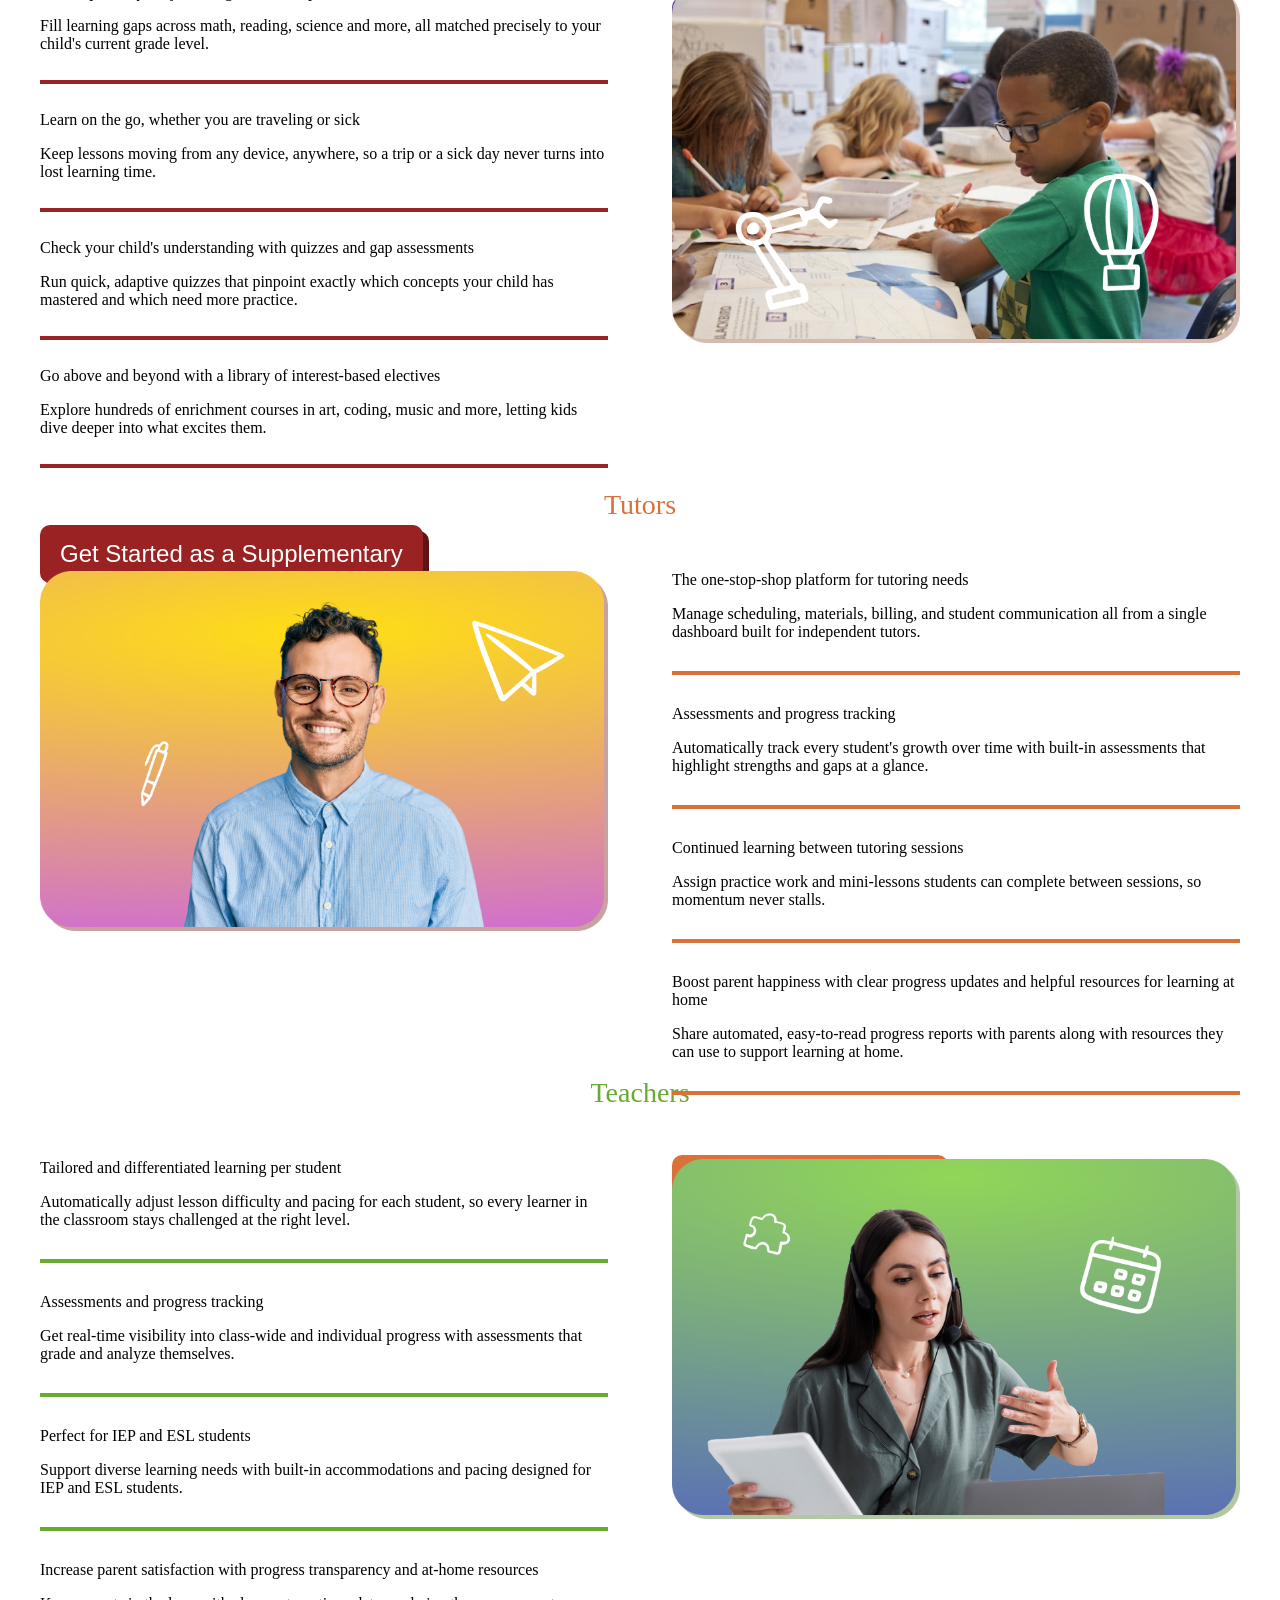
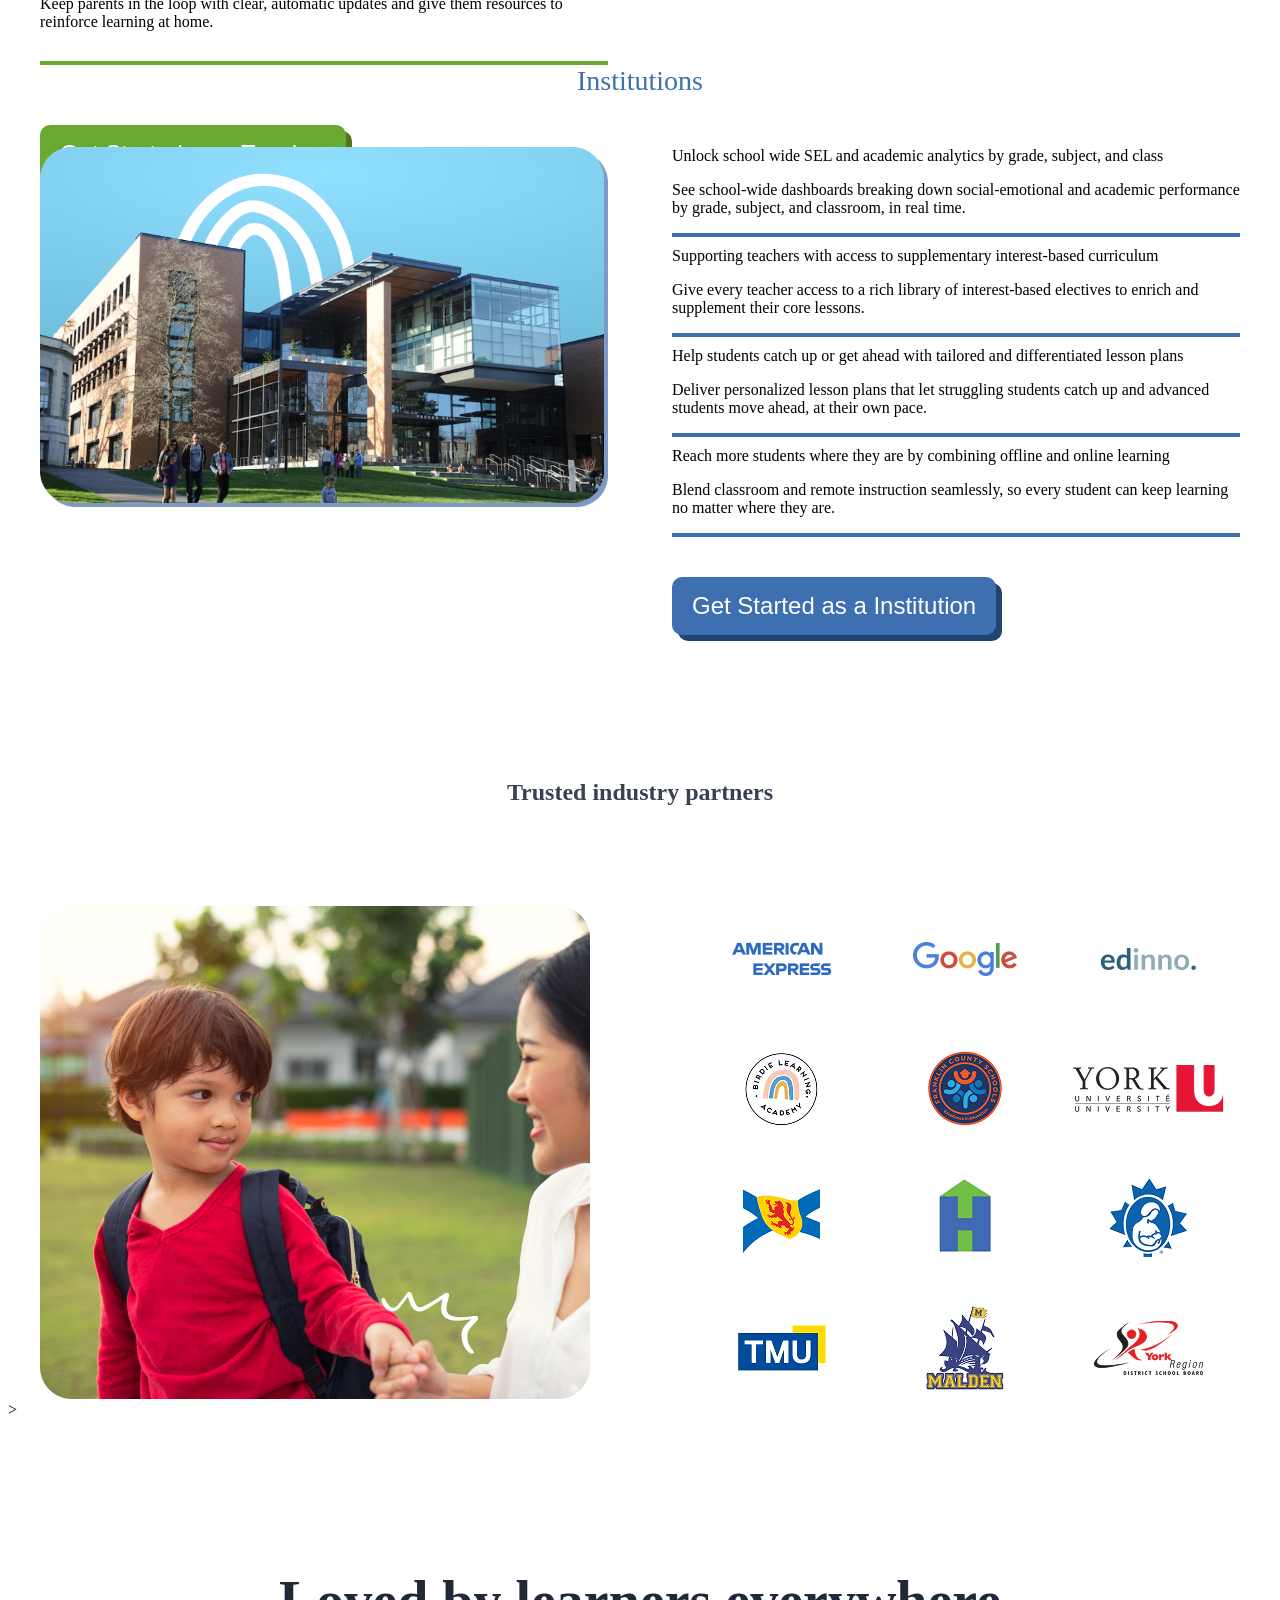
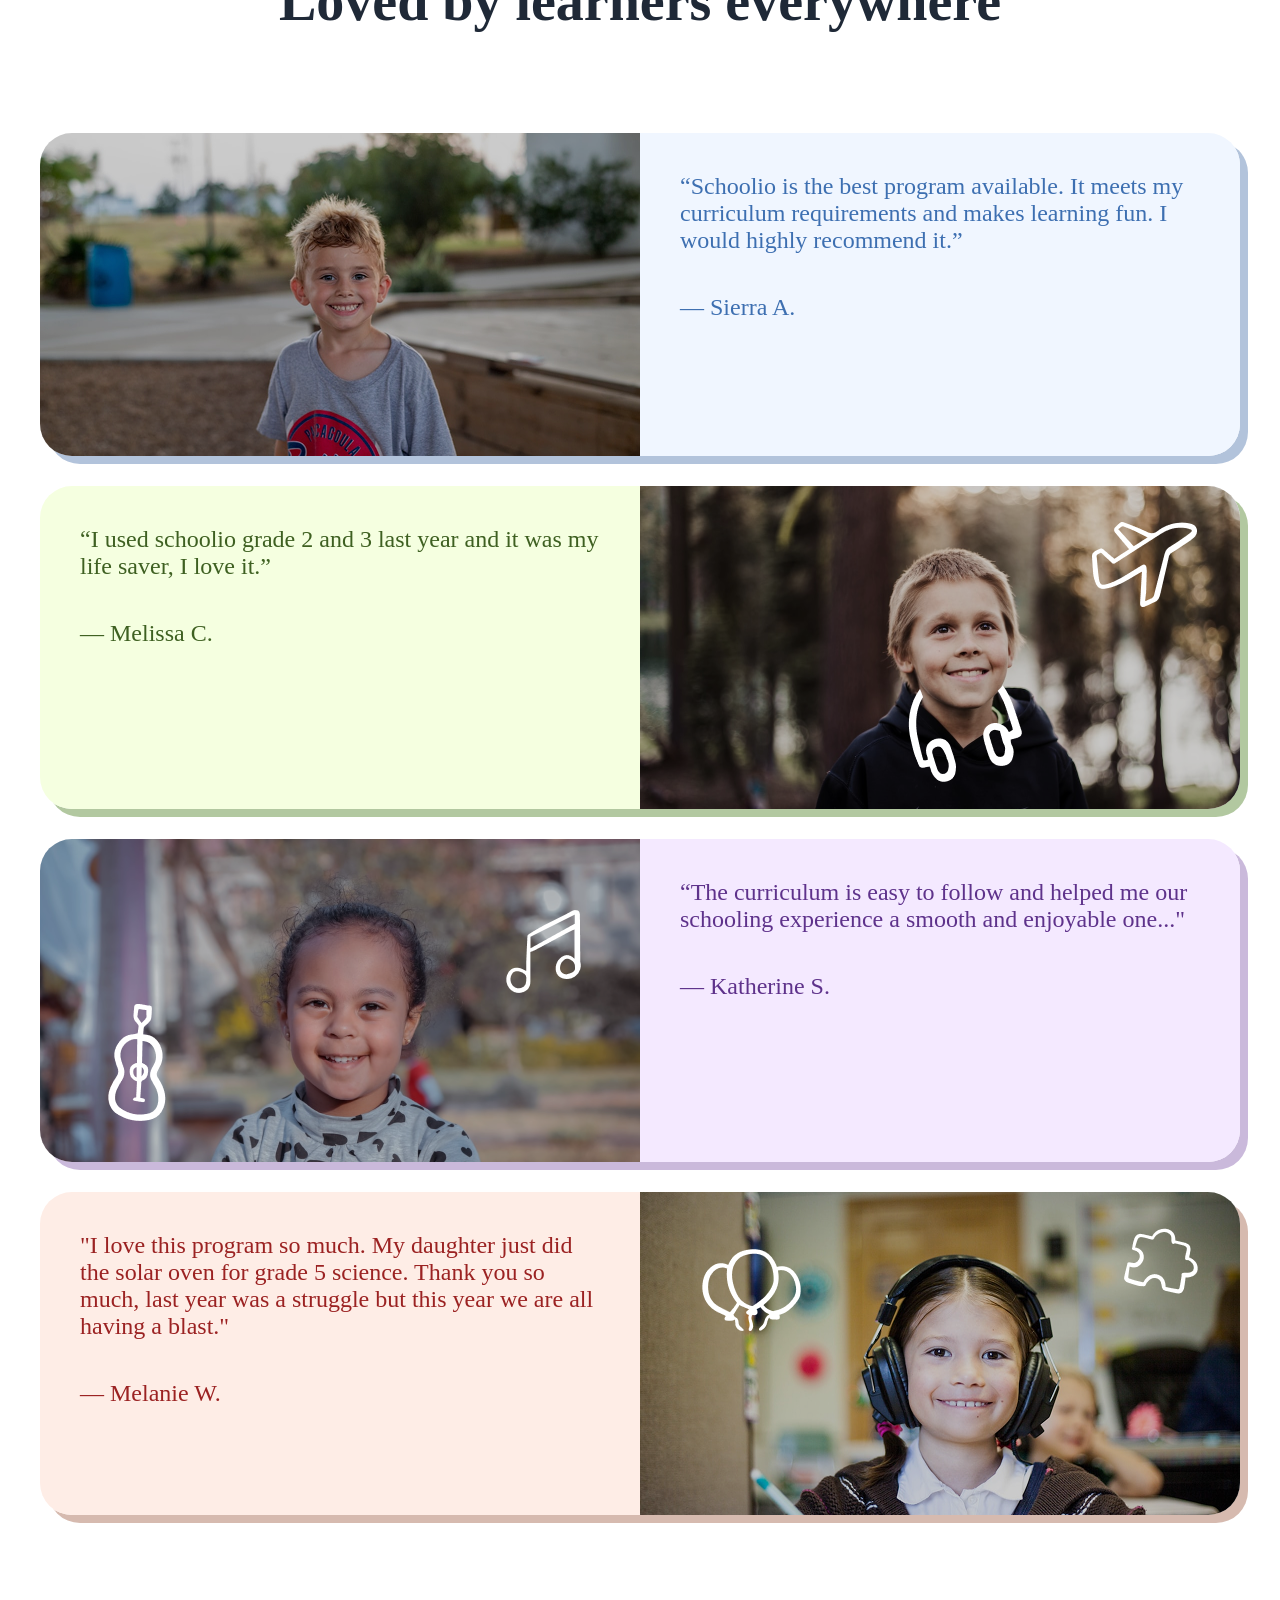
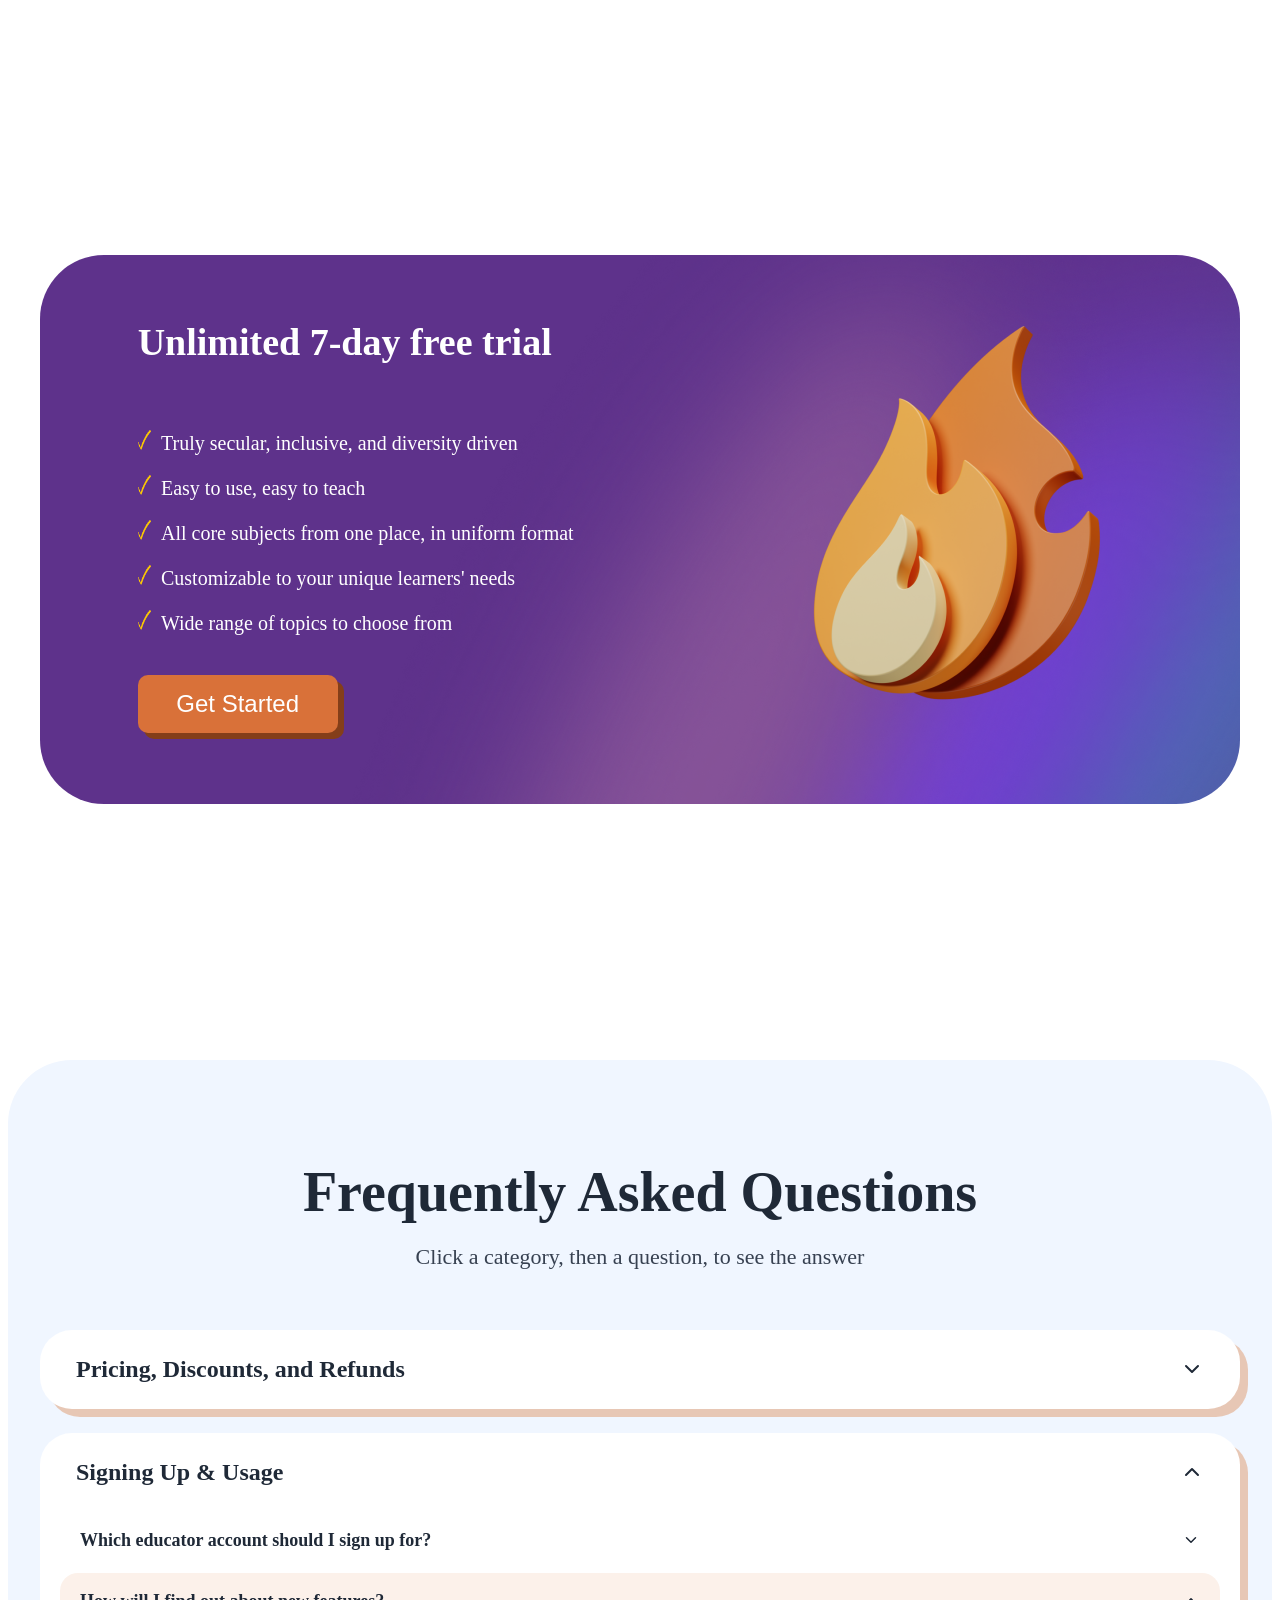
==== commit a406e6c7: "Update index.html animations" ====
--- a/index.html
+++ b/index.html
@@ -29,7 +29,7 @@
             <p class="section-1_up_text">School Your Way with</p>
             <h1 class="section-1_h1">Schoolio Digital</h1>
             <p class="section-1_p">Unleash a personalized, all-in-one,<br> grade 1-8 learning platform.</p>
-            <button class="button"><a href="get_started">Get Started</a></button>
+            <button class="button"><a class="button_a" href="#get_started">Get Started</a></button>
         </div>
         <div class="section-1_images">
             <img class="section-1_img_bigger" src="section-1/img_bigger.png">
@@ -77,7 +77,7 @@
         </div>
     </div>
     <p>‎</p>
-    <div align="center" class="section-buy">
+    <div align="center" id="get_started" class="section-buy">
         <div align="left" class="section-buy_bg">
             <div class="section-buy_blocks">
                 <p>‎</p>
@@ -90,7 +90,7 @@
                         <p class="section-buy_text"><img class="section-buy_mark" src="section-buy/mark.png">Customizable to your unique learners' needs</p>
                         <p class="section-buy_text"><img class="section-buy_mark" src="section-buy/mark.png">Wide range of topics to choose from</p>
                     </div>
-                    <button id="get_started" class="button">Get Started</button>
+                    <button class="button">Get Started</button>
                 </div>
                 <div class="section-buy_image">
                     <img class="section-buy_image" src="section-buy/fire.png">
@@ -204,7 +204,6 @@
 
     <!------------------------------------------------------------------------------------>>
 
-
     <div align="center" class="section-10">
         <div align="left" class="section-10_main">
             <h1 class="section-10_h1">Perfect for</h1>
@@ -216,16 +215,25 @@
                 </div>
                 <div class="section-10_block-1_textbox">
                     <div class="section-10_block-1_text">
-                        <p class="section-10_block-1_p">All of your secular curriculum needs in one place, choose online or offline</p>
+                        <div class="section-10_block-1_p_1">All of your secular curriculum needs in one place, choose online or offline
+                            <p class="section-10_block-1_p_1_hide">Access a complete, secular K-12 curriculum covering every core subject, so you never have to piece together materials from multiple providers. Switch freely between online lessons and offline printable resources depending on
+                                what works best for your family that day, and adjust the mix anytime as your homeschooling needs change.</p>
+                        </div>
                         <hr class="section-10_block-number_1_hr">
-                        <p class="section-10_block-1_p">365 days a year 1:1 homeschooling support</p>
+                        <div class="section-10_block-1_p_2">365 days a year 1:1 homeschooling support
+                            <p class="section-10_block-1_p_2_hide">Get one-on-one help from certified teachers every single day of the year, including weekends and holidays, so you're never stuck without guidance.</p>
+                        </div>
                         <hr class="section-10_block-number_1_hr">
-                        <p class="section-10_block-1_p">Fully customizable lesson planning to your needs</p>
+                        <div class="section-10_block-1_p_3">Fully customizable lesson planning to your needs
+                            <p class="section-10_block-1_p_3_hide">Build a schedule around your family's pace, interests, and goals, adjusting subjects, difficulty, and timing whenever life calls for it.</p>
+                        </div>
                         <hr class="section-10_block-number_1_hr">
-                        <p class="section-10_block-1_p">Organize an entire year of learning with one click</p>
+                        <div class="section-10_block-1_p_4">Organize an entire year of learning with one click
+                            <p class="section-10_block-1_p_4_hide">Auto-generate a complete, standards-aligned yearly curriculum in seconds, saving hours of manual planning every semester.</p>
+                        </div>
                         <hr class="section-10_block-number_1_hr">
+                        <button class="section-10_block-number_1_button"><a class="button_a" href="#get_started_2">Get Started as a Homeschooler</a></button>
                     </div>
-                    <button class="section-10_block-number_1_button">Get Started as a Homeschooler</button>
                 </div>
             </div>
 
@@ -233,16 +241,24 @@
             <div class="section-10_block-2">
                 <div class="section-10_block-2_textbox">
                     <div class="section-10_block-2_text">
-                        <p class="section-10_block-2_p">Catch up on any subject and grade in one place</p>
+                        <div class="section-10_block-2_p_5">Catch up on any subject and grade in one place
+                            <p class="section-10_block-2_p_5_hide">Fill learning gaps across math, reading, science and more, all matched precisely to your child's current grade level.</p>
+                        </div>
                         <hr class="section-10_block-number_2_hr">
-                        <p class="section-10_block-2_p">Learn on the go, whether you are traveling or sick</p>
+                        <div class="section-10_block-2_p_6">Learn on the go, whether you are traveling or sick
+                            <p class="section-10_block-2_p_6_hide">Keep lessons moving from any device, anywhere, so a trip or a sick day never turns into lost learning time.</p>
+                        </div>
                         <hr class="section-10_block-number_2_hr">
-                        <p class="section-10_block-2_p">Check your child’s understanding with quizzes and gap assessments</p>
+                        <div class="section-10_block-2_p_7">Check your child's understanding with quizzes and gap assessments
+                            <p class="section-10_block-2_p_7_hide">Run quick, adaptive quizzes that pinpoint exactly which concepts your child has mastered and which need more practice.</p>
+                        </div>
                         <hr class="section-10_block-number_2_hr">
-                        <p class="section-10_block-2_p">Go above and beyond with a library of interest-based electives</p>
+                        <div class="section-10_block-2_p_8">Go above and beyond with a library of interest-based electives
+                            <p class="section-10_block-2_p_8_hide">Explore hundreds of enrichment courses in art, coding, music and more, letting kids dive deeper into what excites them.</p>
+                        </div>
                         <hr class="section-10_block-number_2_hr">
+                        <button class="section-10_block-number_2_button"><a class="button_a" href="#get_started_2">Get Started as a Supplementary</a></button>
                     </div>
-                    <button class="section-10_block-number_2_button">Get Started as a Supplementary</button>
                 </div>
                 <div class="section-10_block-2_image">
                     <img class="section-10_block-2_image-1" src="section-10/image_2.png">
@@ -256,16 +272,24 @@
                 </div>
                 <div class="section-10_block-1_textbox">
                     <div class="section-10_block-1_text">
-                        <p class="section-10_block-1_p">The one-stop-shop platform for tutoring needs</p>
+                        <div class="section-10_block-1_p_9">The one-stop-shop platform for tutoring needs
+                            <p class="section-10_block-1_p_9_hide">Manage scheduling, materials, billing, and student communication all from a single dashboard built for independent tutors.</p>
+                        </div>
                         <hr class="section-10_block-number_3_hr">
-                        <p class="section-10_block-1_p">Assessments and progress tracking</p>
+                        <div class="section-10_block-1_p_10">Assessments and progress tracking
+                            <p class="section-10_block-1_p_10_hide">Automatically track every student's growth over time with built-in assessments that highlight strengths and gaps at a glance.</p>
+                        </div>
                         <hr class="section-10_block-number_3_hr">
-                        <p class="section-10_block-1_p">Continued learning between tutoring sessions</p>
+                        <div class="section-10_block-1_p_11">Continued learning between tutoring sessions
+                            <p class="section-10_block-1_p_11_hide">Assign practice work and mini-lessons students can complete between sessions, so momentum never stalls.</p>
+                        </div>
                         <hr class="section-10_block-number_3_hr">
-                        <p class="section-10_block-1_p">Boost parent happiness with clear progress updates and helpful resources for learning at home</p>
+                        <div class="section-10_block-1_p_12">Boost parent happiness with clear progress updates and helpful resources for learning at home
+                            <p class="section-10_block-1_p_12_hide">Share automated, easy-to-read progress reports with parents along with resources they can use to support learning at home.</p>
+                        </div>
                         <hr class="section-10_block-number_3_hr">
+                        <button class="section-10_block-number_3_button"><a class="button_a" href="#get_started_2">Get Started as a Tutor</a></button>
                     </div>
-                    <button class="section-10_block-number_3_button">Get Started as a Tutor</button>
                 </div>
             </div>
 
@@ -273,16 +297,24 @@
             <div class="section-10_block-2">
                 <div class="section-10_block-2_textbox">
                     <div class="section-10_block-2_text">
-                        <p class="section-10_block-2_p">Tailored and differentiated learning per student</p>
+                        <div class="section-10_block-2_p_13">Tailored and differentiated learning per student
+                            <p class="section-10_block-2_p_13_hide">Automatically adjust lesson difficulty and pacing for each student, so every learner in the classroom stays challenged at the right level.</p>
+                        </div>
                         <hr class="section-10_block-number_4_hr">
-                        <p class="section-10_block-2_p">Assessments and progress tracking</p>
+                        <div class="section-10_block-2_p_14">Assessments and progress tracking
+                            <p class="section-10_block-2_p_14_hide">Get real-time visibility into class-wide and individual progress with assessments that grade and analyze themselves.</p>
+                        </div>
                         <hr class="section-10_block-number_4_hr">
-                        <p class="section-10_block-2_p">Perfect for IEP and ESL students</p>
+                        <div class="section-10_block-2_p_15">Perfect for IEP and ESL students
+                            <p class="section-10_block-2_p_15_hide">Support diverse learning needs with built-in accommodations and pacing designed for IEP and ESL students.</p>
+                        </div>
                         <hr class="section-10_block-number_4_hr">
-                        <p class="section-10_block-2_p">Increase parent satisfaction with progress transparency and at-home resources</p>
+                        <div class="section-10_block-2_p_16">Increase parent satisfaction with progress transparency and at-home resources
+                            <p class="section-10_block-2_p_16_hide">Keep parents in the loop with clear, automatic updates and give them resources to reinforce learning at home.</p>
+                        </div>
                         <hr class="section-10_block-number_4_hr">
+                        <button class="section-10_block-number_4_button"><a class="button_a" href="#get_started_2">Get Started as a Teacher</a></button>
                     </div>
-                    <button class="section-10_block-number_4_button">Get Started as a Teacher</button>
                 </div>
                 <div class="section-10_block-2_image">
                     <img class="section-10_block-2_image-1" src="section-10/image_4.png">
@@ -296,16 +328,24 @@
                 </div>
                 <div class="section-10_block-1_textbox">
                     <div class="section-10_block-1_text">
-                        <p class="section-10_block-1_p">Unlock school wide SEL and academic analytics by grade, subject, and class</p>
+                        <div class="section-10_block-1_p_17">Unlock school wide SEL and academic analytics by grade, subject, and class
+                            <p class="section-10_block-1_p_17_hide">See school-wide dashboards breaking down social-emotional and academic performance by grade, subject, and classroom, in real time.</p>
+                        </div>
                         <hr class="section-10_block-number_5_hr">
-                        <p class="section-10_block-1_p">Supporting teachers with access to supplementary interest-based curriculum</p>
+                        <div class="section-10_block-1_p_18">Supporting teachers with access to supplementary interest-based curriculum
+                            <p class="section-10_block-1_p_18_hide">Give every teacher access to a rich library of interest-based electives to enrich and supplement their core lessons.</p>
+                        </div>
                         <hr class="section-10_block-number_5_hr">
-                        <p class="section-10_block-1_p">Help students catch up or get ahead with tailored and differentiated lesson plans</p>
+                        <div class="section-10_block-1_p_19">Help students catch up or get ahead with tailored and differentiated lesson plans
+                            <p class="section-10_block-1_p_19_hide">Deliver personalized lesson plans that let struggling students catch up and advanced students move ahead, at their own pace.</p>
+                        </div>
                         <hr class="section-10_block-number_5_hr">
-                        <p class="section-10_block-1_p">Reach more students where they are by combining offline and online learning</p>
+                        <div class="section-10_block-1_p_20">Reach more students where they are by combining offline and online learning
+                            <p class="section-10_block-1_p_20_hide">Blend classroom and remote instruction seamlessly, so every student can keep learning no matter where they are.</p>
+                        </div>
                         <hr class="section-10_block-number_5_hr">
+                        <button class="section-10_block-number_5_button"><a class="button_a" href="#get_started_2">Get Started as a Institution</a></button>
                     </div>
-                    <button class="section-10_block-number_5_button">Get Started as a Institution</button>
                 </div>
             </div>
         </div>
@@ -362,7 +402,7 @@
         </div>
     </div>
     <p>‎</p>
-    <div align="center" class="section-buy">
+    <div align="center" id="get_started_2" class="section-buy">
         <div align="left" class="section-buy_bg">
             <div class="section-buy_blocks">
                 <p>‎</p>
@@ -554,10 +594,10 @@
         <p class="section-15_p">Feeling overwhelmed?</p>
         <h1 class="section-15_h1">Quickly start as a</h1>
         <div class="section-15_main">
-            <div class="section-15_buttons"><button class="button">Parent</button></div>
-            <div class="section-15_buttons"><button class="button">Teacher</button></div>
-            <div class="section-15_buttons"><button class="button">Tutor</button></div>
-            <div class="section-15_buttons"><button class="button">Institution</button></div>
+            <div class="section-15_buttons"><button class="button"><a class="button_a" href="#get_started_2">Parent</a></button></div>
+            <div class="section-15_buttons"><button class="button"><a class="button_a" href="#get_started_2">Teacher</a></button></div>
+            <div class="section-15_buttons"><button class="button"><a class="button_a" href="#get_started_2">Tutor</a></button></div>
+            <div class="section-15_buttons"><button class="button"><a class="button_a" href="#get_started_2">Institution</a></button></div>
         </div>
         <p class="section-15_p-small">Not Sure Where to Start?</p>
         <p class="section-15_a">
--- a/style.css
+++ b/style.css
@@ -33,6 +33,11 @@
 
 
 /* перша секція */
+
+.button_a {
+    text-decoration: none;
+    color: white;
+}
 
 .section-1 {
     width: 100%;
@@ -1763,4 +1768,4 @@
         width: 100%;
         margin-top: 40px;
     }
-}+}
